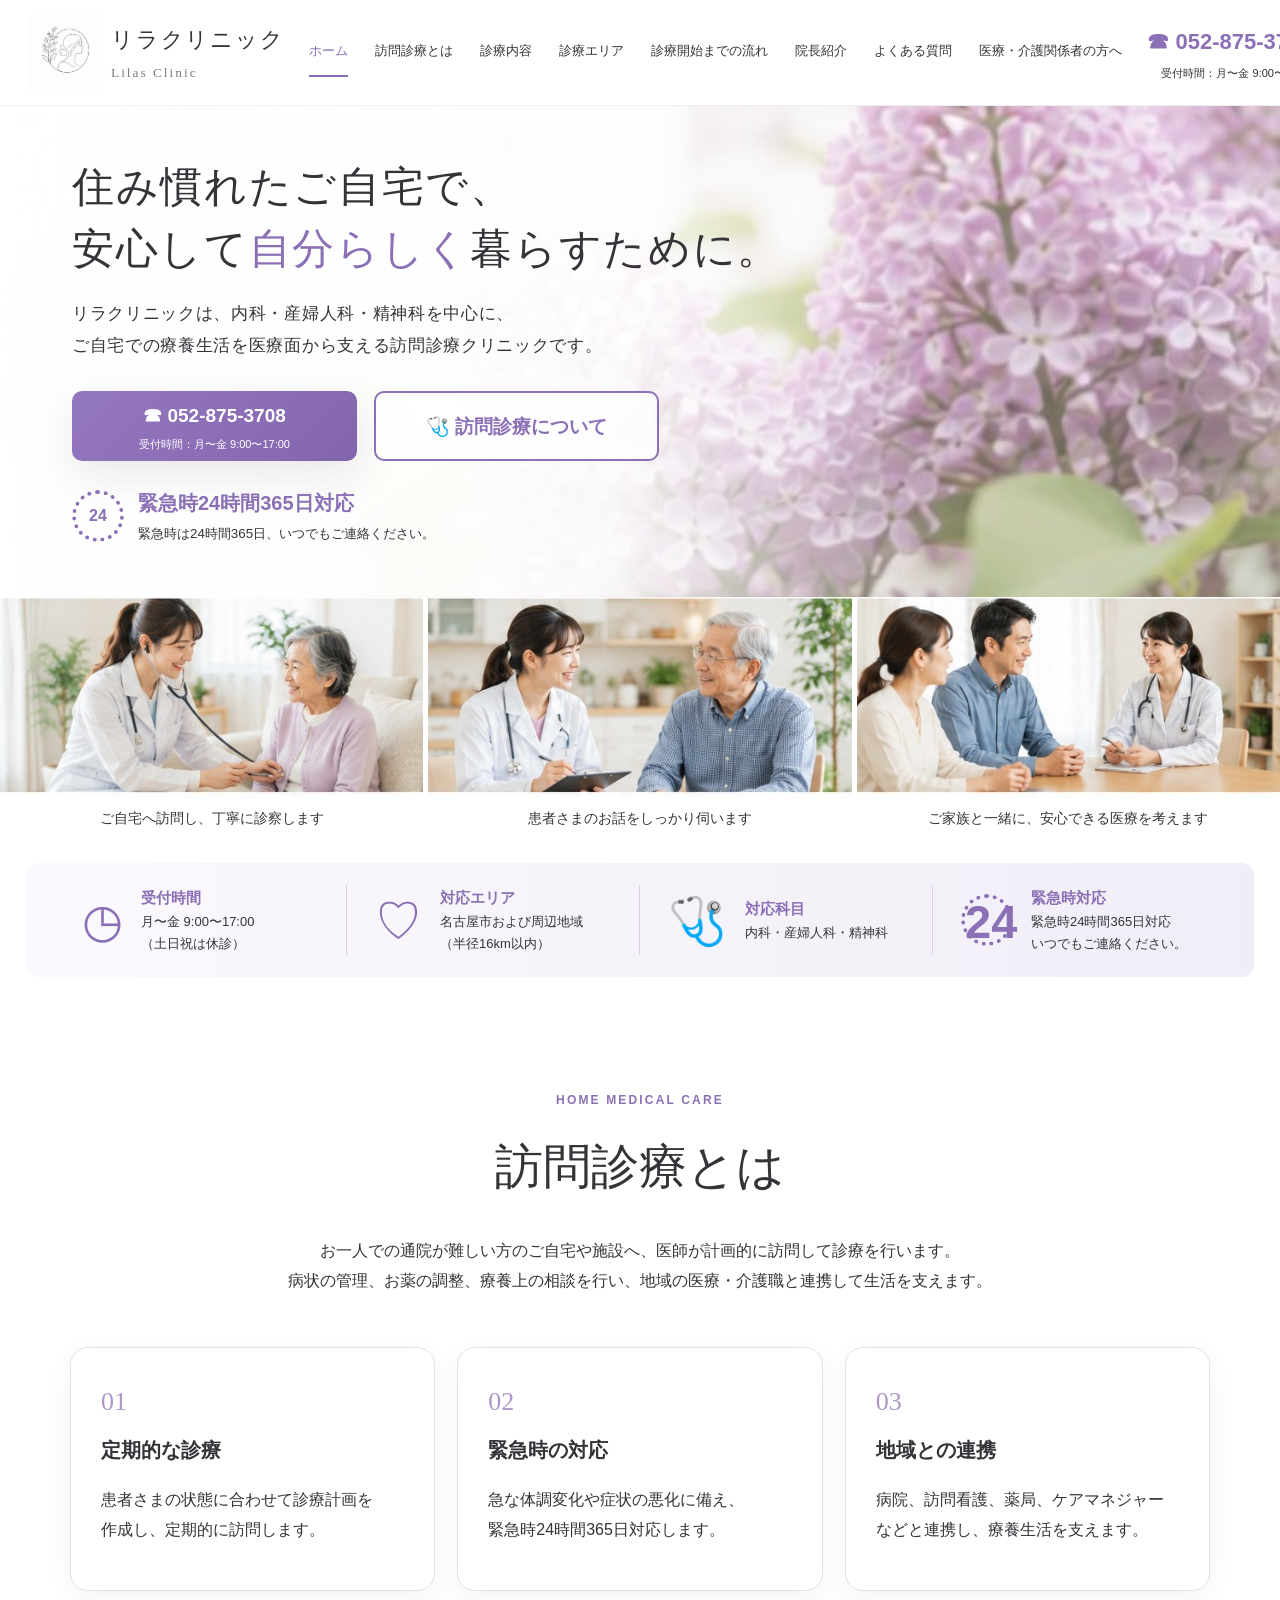
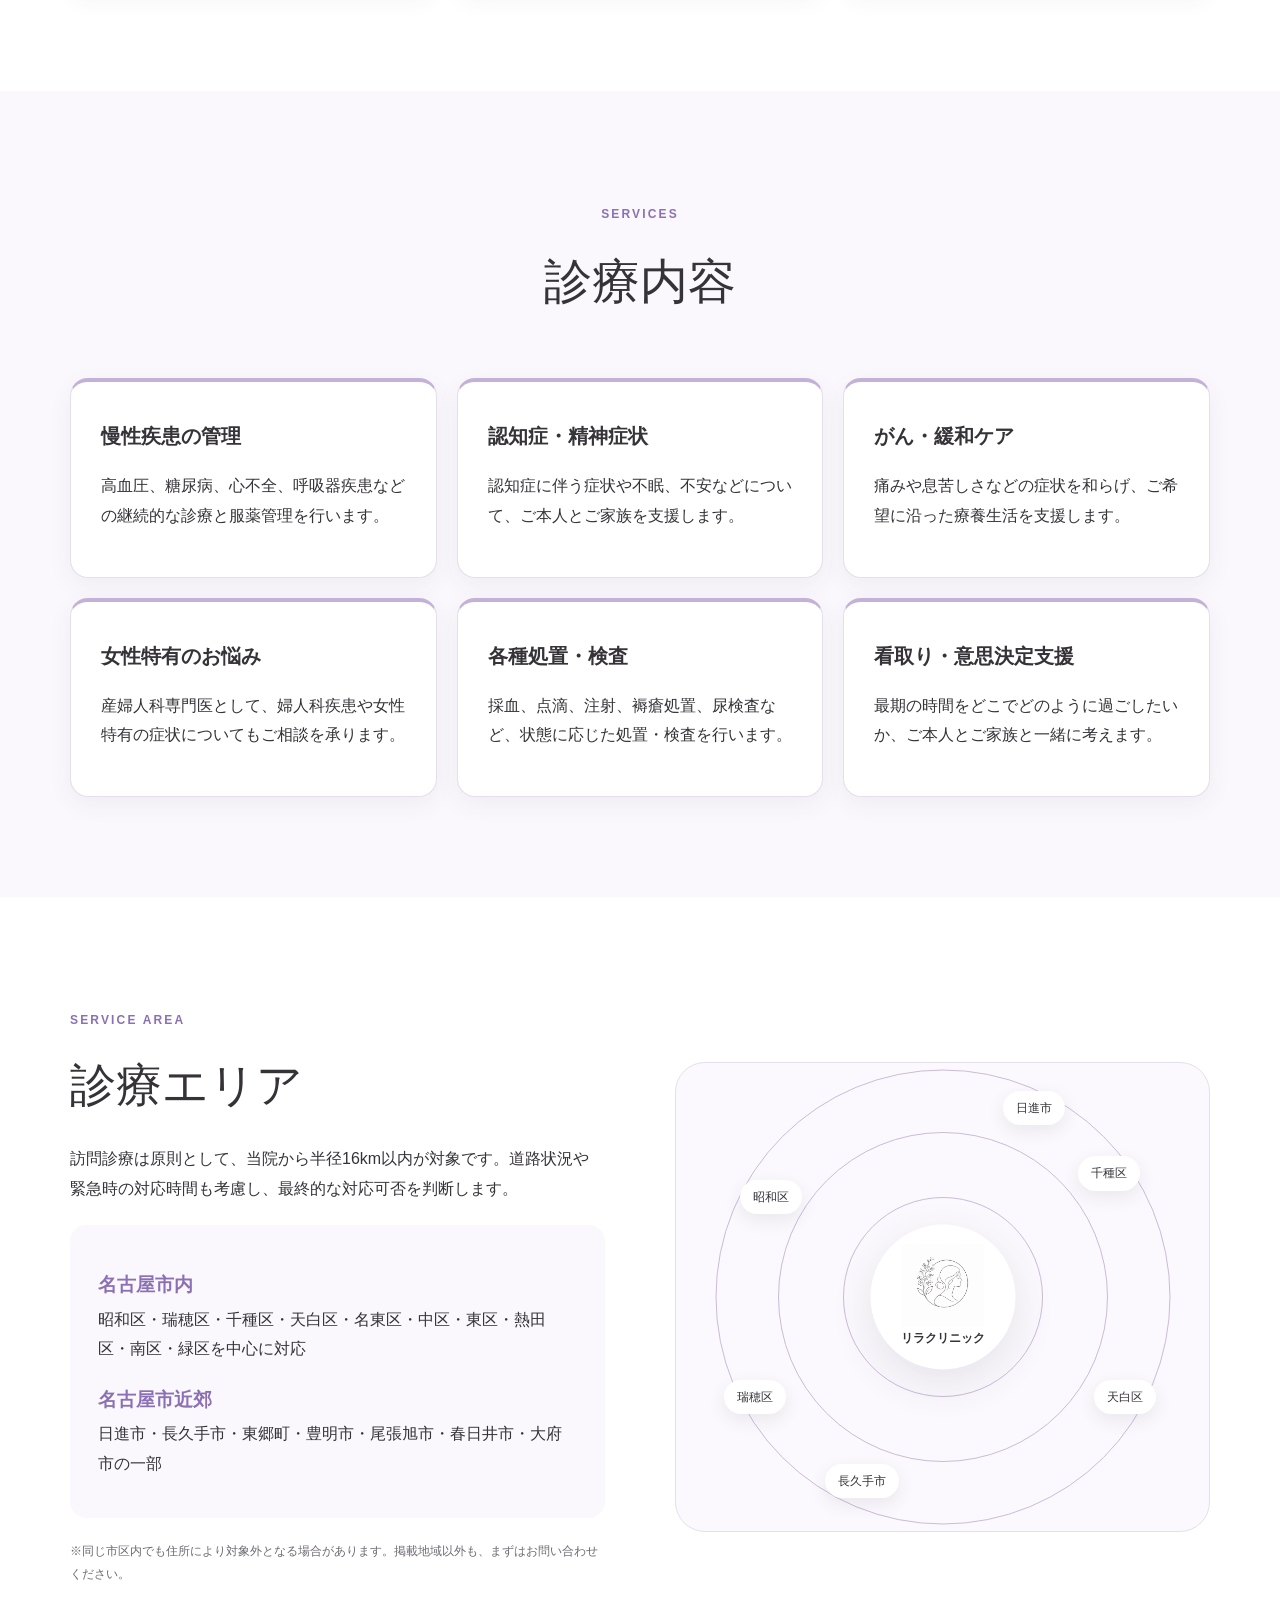
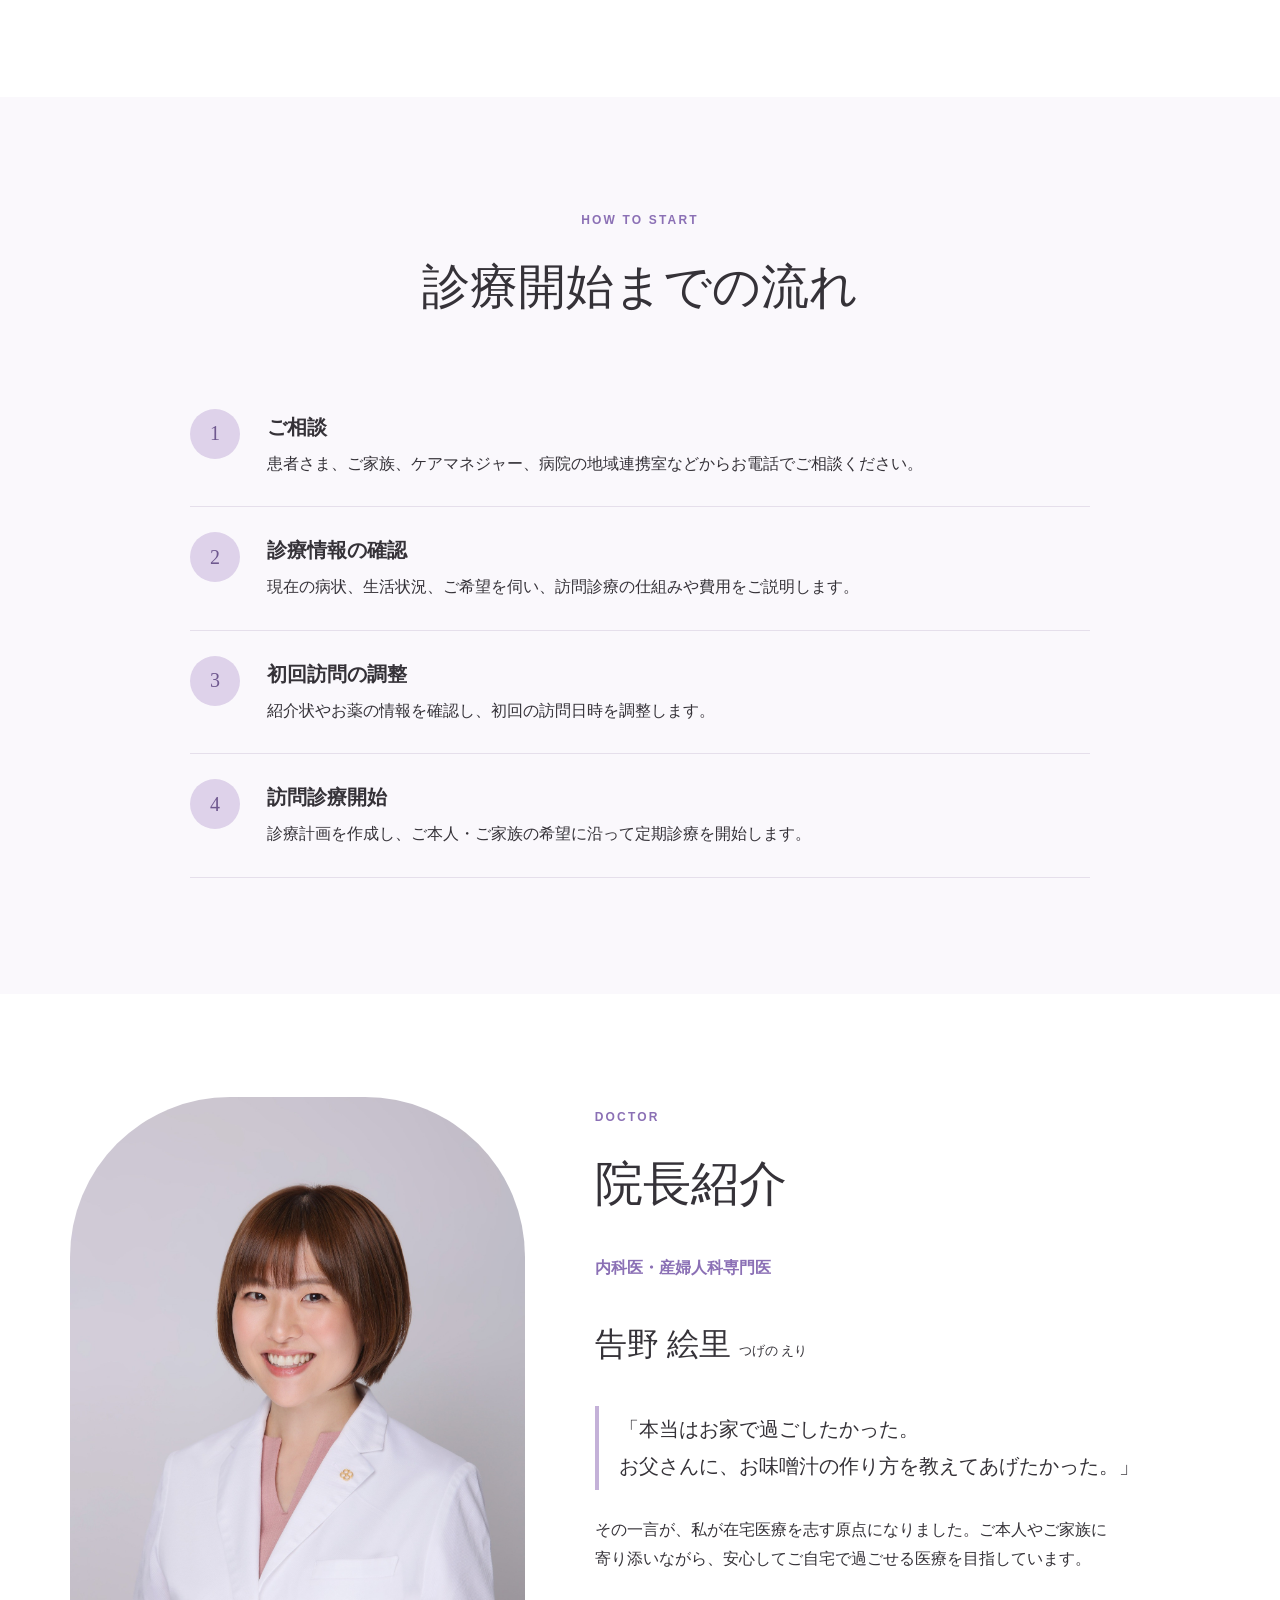
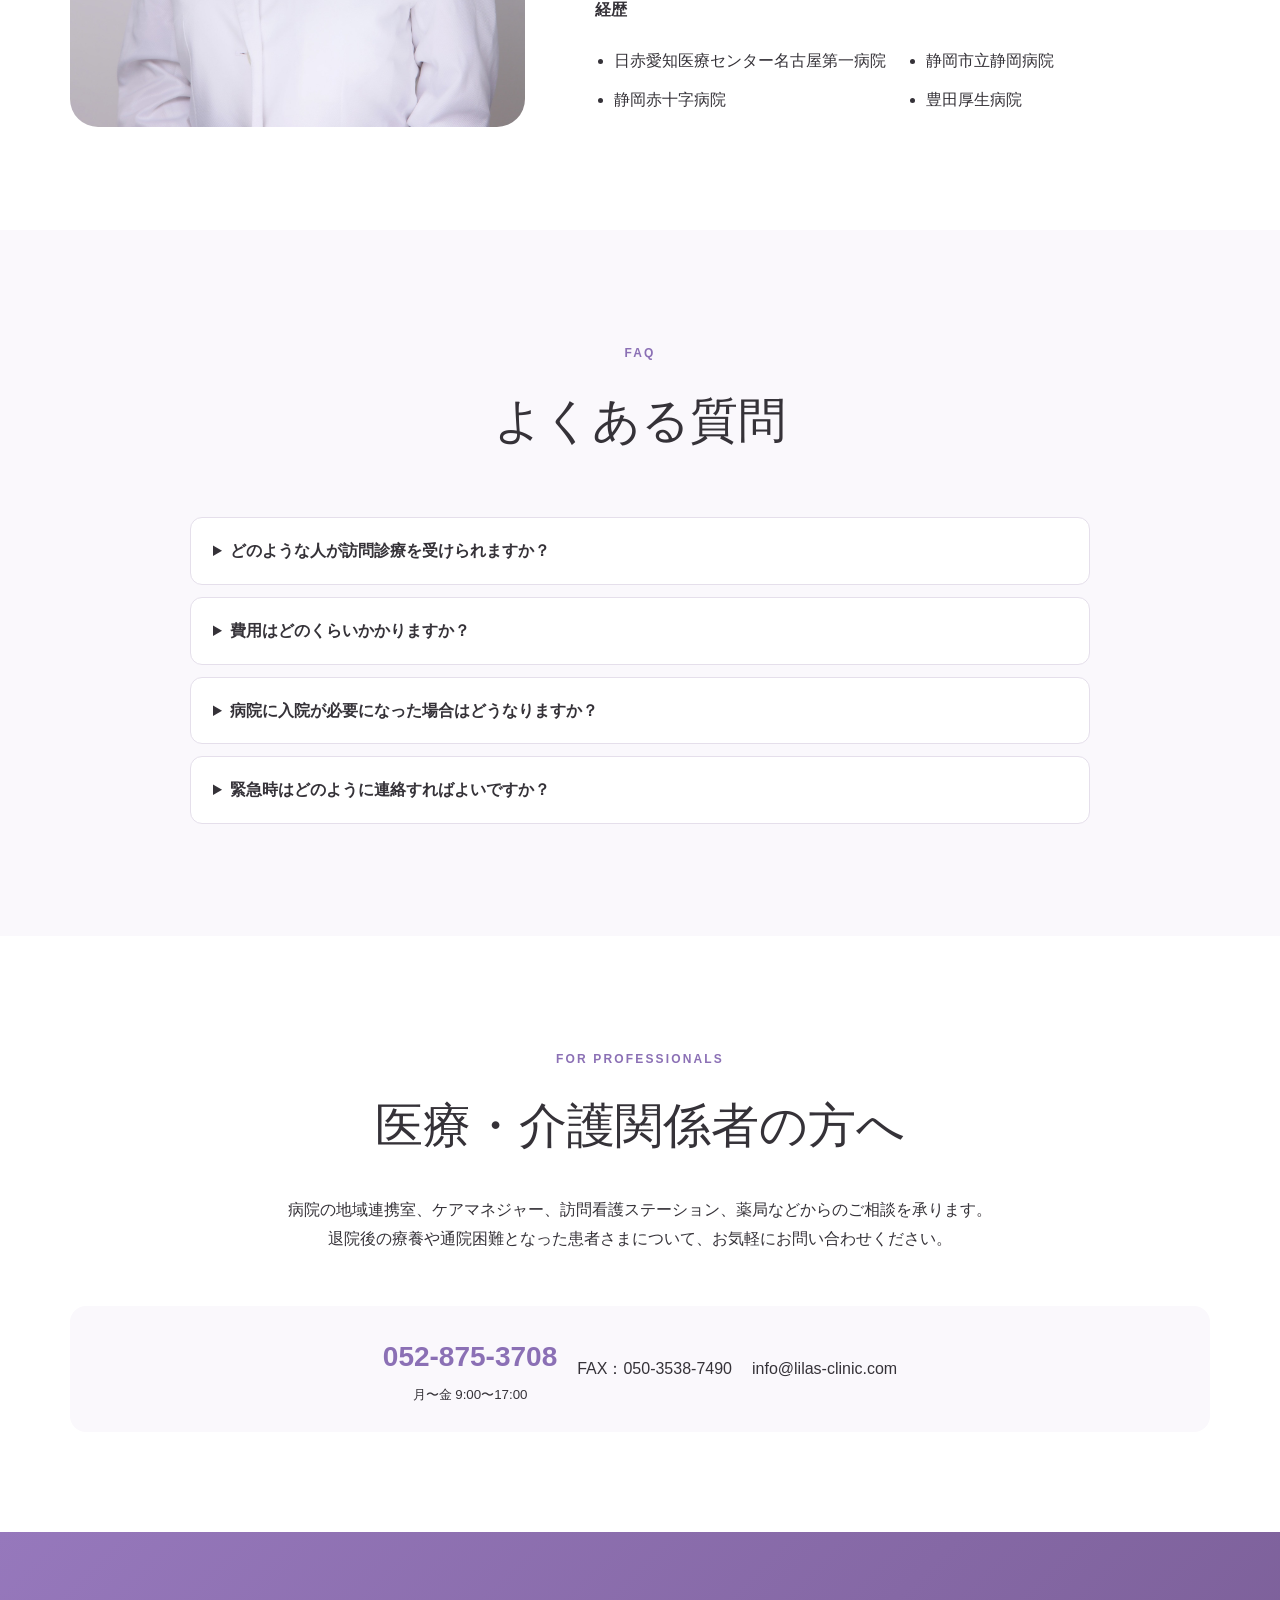
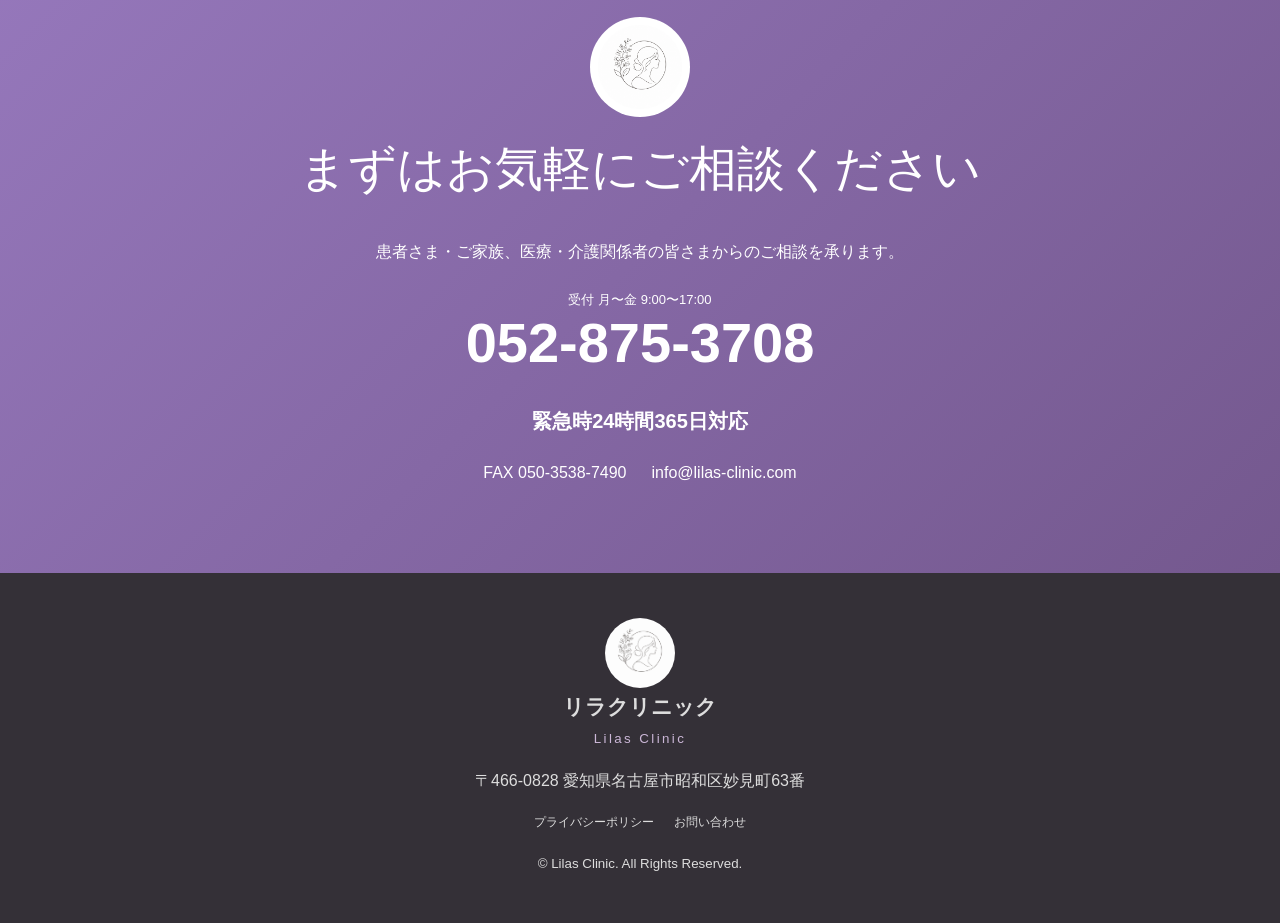
==== index.html @ 44203962 "Add files via upload ホームページ初回登録" ====
<!doctype html>
<html lang="ja">
<head>
  <meta charset="utf-8">
  <meta name="viewport" content="width=device-width, initial-scale=1">
  <title>リラクリニック｜名古屋市昭和区の訪問診療</title>
  <meta name="description" content="名古屋市昭和区のリラクリニック。内科・産婦人科・精神科の訪問診療。住み慣れたご自宅で安心して自分らしく暮らせるよう支援します。緊急時24時間365日対応。">
  <meta name="theme-color" content="#8d71b5">
  <link rel="canonical" href="https://lilas-clinic.com/">
  <link rel="icon" type="image/png" href="assets/favicon.png">
  <meta property="og:type" content="website">
  <meta property="og:title" content="リラクリニック｜名古屋市昭和区の訪問診療">
  <meta property="og:description" content="住み慣れたご自宅で、安心して自分らしく暮らすために。">
  <meta property="og:url" content="https://lilas-clinic.com/">
  <meta property="og:image" content="https://lilas-clinic.com/assets/og-image.jpg">
  <meta name="twitter:card" content="summary_large_image">
  <link rel="stylesheet" href="styles.css">
  <script type="application/ld+json">
  {
    "@context": "https://schema.org",
    "@type": "MedicalClinic",
    "name": "リラクリニック",
    "alternateName": "Lilas Clinic",
    "url": "https://lilas-clinic.com/",
    "telephone": "+81-52-875-3708",
    "email": "info@lilas-clinic.com",
    "address": {
      "@type": "PostalAddress",
      "postalCode": "466-0828",
      "addressRegion": "愛知県",
      "addressLocality": "名古屋市昭和区",
      "streetAddress": "妙見町63番",
      "addressCountry": "JP"
    },
    "medicalSpecialty": ["InternalMedicine", "Obstetric", "Psychiatric"],
    "openingHours": "Mo-Fr 09:00-17:00"
  }
  </script>
</head>
<body>
<a class="skip-link" href="#main">本文へ移動</a>

<header class="site-header">
  <div class="header-inner">
    <a class="brand" href="#top" aria-label="リラクリニック トップ">
      <img src="assets/logo.png" alt="" width="72" height="72">
      <span><strong>リラクリニック</strong><small>Lilas Clinic</small></span>
    </a>
    <nav class="desktop-nav" aria-label="メインメニュー">
      <a class="active" href="#top">ホーム</a>
      <a href="#homecare">訪問診療とは</a>
      <a href="#services">診療内容</a>
      <a href="#area">診療エリア</a>
      <a href="#flow">診療開始までの流れ</a>
      <a href="#doctor">院長紹介</a>
      <a href="#faq">よくある質問</a>
      <a href="#partners">医療・介護関係者の方へ</a>
    </nav>
    <a class="header-phone" href="tel:0528753708">
      <strong>☎ 052-875-3708</strong>
      <small>受付時間：月〜金 9:00〜17:00</small>
    </a>
    <a class="header-contact" href="mailto:info@lilas-clinic.com">✉ お問い合わせ</a>
    <button class="menu-button" aria-label="メニューを開く" aria-expanded="false">☰</button>
  </div>
  <nav class="mobile-nav" aria-label="モバイルメニュー">
    <a href="#homecare">訪問診療とは</a><a href="#services">診療内容</a>
    <a href="#area">診療エリア</a><a href="#flow">診療開始までの流れ</a>
    <a href="#doctor">院長紹介</a><a href="#faq">よくある質問</a>
    <a href="#partners">医療・介護関係者の方へ</a>
  </nav>
</header>

<main id="main">
  <section id="top" class="hero">
    <div class="hero-inner">
      <div class="hero-copy">
        <h1>住み慣れたご自宅で、<br>安心して<span>自分らしく</span>暮らすために。</h1>
        <p>リラクリニックは、内科・産婦人科・精神科を中心に、<br class="desktop-only">ご自宅での療養生活を医療面から支える訪問診療クリニックです。</p>
        <div class="hero-actions">
          <a class="button primary" href="tel:0528753708">☎ 052-875-3708<small>受付時間：月〜金 9:00〜17:00</small></a>
          <a class="button secondary" href="#homecare">🩺 訪問診療について</a>
        </div>
        <div class="emergency">
          <span class="emergency-icon">24</span>
          <div><strong>緊急時24時間365日対応</strong><small>緊急時は24時間365日、いつでもご連絡ください。</small></div>
        </div>
      </div>
    </div>
  </section>

  <section class="scene-strip" aria-label="リラクリニックの訪問診療">
    <figure><img src="assets/home-visit.jpg" alt="医師がご自宅で高齢の患者さまを診察するイメージ"><figcaption>ご自宅へ訪問し、丁寧に診察します</figcaption></figure>
    <figure><img src="assets/patient-talk.jpg" alt="医師が患者さまのお話を伺うイメージ"><figcaption>患者さまのお話をしっかり伺います</figcaption></figure>
    <figure><img src="assets/family-consult.jpg" alt="医師が患者さまとご家族に説明するイメージ"><figcaption>ご家族と一緒に、安心できる医療を考えます</figcaption></figure>
  </section>

  <section class="key-info" aria-label="基本情報">
    <div><span class="info-icon">◷</span><p><strong>受付時間</strong>月〜金 9:00〜17:00<br>（土日祝は休診）</p></div>
    <div><span class="info-icon">♡</span><p><strong>対応エリア</strong>名古屋市および周辺地域<br>（半径16km以内）</p></div>
    <div><span class="info-icon">🩺</span><p><strong>対応科目</strong>内科・産婦人科・精神科<br></p></div>
    <div><span class="info-icon round">24</span><p><strong>緊急時対応</strong>緊急時24時間365日対応<br>いつでもご連絡ください。</p></div>
  </section>

  <section id="homecare" class="section">
    <div class="section-heading">
      <p class="eyebrow">HOME MEDICAL CARE</p>
      <h2>訪問診療とは</h2>
      <p>お一人での通院が難しい方のご自宅や施設へ、医師が計画的に訪問して診療を行います。<br>病状の管理、お薬の調整、療養上の相談を行い、地域の医療・介護職と連携して生活を支えます。</p>
    </div>
    <div class="three-cards">
      <article><span>01</span><h3>定期的な診療</h3><p>患者さまの状態に合わせて診療計画を<br>作成し、定期的に訪問します。</p></article>
      <article><span>02</span><h3>緊急時の対応</h3><p>急な体調変化や症状の悪化に備え、<br>緊急時24時間365日対応します。</p></article>
      <article><span>03</span><h3>地域との連携</h3><p>病院、訪問看護、薬局、ケアマネジャー<br>などと連携し、療養生活を支えます。</p></article>
    </div>
  </section>

  <section id="services" class="section tinted">
    <div class="section-heading">
      <p class="eyebrow">SERVICES</p><h2>診療内容</h2>
    </div>
    <div class="service-grid">
      <article><h3>慢性疾患の管理</h3><p>高血圧、糖尿病、心不全、呼吸器疾患などの継続的な診療と服薬管理を行います。</p></article>
      <article><h3>認知症・精神症状</h3><p>認知症に伴う症状や不眠、不安などについて、ご本人とご家族を支援します。</p></article>
      <article><h3>がん・緩和ケア</h3><p>痛みや息苦しさなどの症状を和らげ、ご希望に沿った療養生活を支援します。</p></article>
      <article><h3>女性特有のお悩み</h3><p>産婦人科専門医として、婦人科疾患や女性特有の症状についてもご相談を承ります。</p></article>
      <article><h3>各種処置・検査</h3><p>採血、点滴、注射、褥瘡処置、尿検査など、状態に応じた処置・検査を行います。</p></article>
      <article><h3>看取り・意思決定支援</h3><p>最期の時間をどこでどのように過ごしたいか、ご本人とご家族と一緒に考えます。</p></article>
    </div>
  </section>

  <section id="area" class="section area-section">
    <div class="area-copy">
      <p class="eyebrow">SERVICE AREA</p><h2>診療エリア</h2>
      <p>訪問診療は原則として、当院から半径16km以内が対象です。道路状況や緊急時の対応時間も考慮し、最終的な対応可否を判断します。</p>
      <div class="area-box">
        <h3>名古屋市内</h3>
        <p>昭和区・瑞穂区・千種区・天白区・名東区・中区・東区・熱田区・南区・緑区を中心に対応</p>
        <h3>名古屋市近郊</h3>
        <p>日進市・長久手市・東郷町・豊明市・尾張旭市・春日井市・大府市の一部</p>
      </div>
      <p class="note">※同じ市区内でも住所により対象外となる場合があります。掲載地域以外も、まずはお問い合わせください。</p>
    </div>
    <div class="area-graphic" aria-label="リラクリニックから半径16km圏内のイメージ">
      <div class="ring r1"></div><div class="ring r2"></div><div class="ring r3"></div>
      <div class="clinic-pin"><img src="assets/logo.png" alt=""><strong>リラクリニック</strong></div>
      <span class="tag tag1">昭和区</span><span class="tag tag2">瑞穂区</span>
      <span class="tag tag3">千種区</span><span class="tag tag4">天白区</span>
      <span class="tag tag5">日進市</span><span class="tag tag6">長久手市</span>
    </div>
  </section>

  <section id="flow" class="section tinted">
    <div class="section-heading"><p class="eyebrow">HOW TO START</p><h2>診療開始までの流れ</h2></div>
    <ol class="flow-list">
      <li><span>1</span><div><h3>ご相談</h3><p>患者さま、ご家族、ケアマネジャー、病院の地域連携室などからお電話でご相談ください。</p></div></li>
      <li><span>2</span><div><h3>診療情報の確認</h3><p>現在の病状、生活状況、ご希望を伺い、訪問診療の仕組みや費用をご説明します。</p></div></li>
      <li><span>3</span><div><h3>初回訪問の調整</h3><p>紹介状やお薬の情報を確認し、初回の訪問日時を調整します。</p></div></li>
      <li><span>4</span><div><h3>訪問診療開始</h3><p>診療計画を作成し、ご本人・ご家族の希望に沿って定期診療を開始します。</p></div></li>
    </ol>
  </section>

  <section id="doctor" class="section doctor-section">
    <div class="doctor-photo"><img src="assets/director.jpg" alt="リラクリニック院長 告野絵里"></div>
    <div class="doctor-copy">
      <p class="eyebrow">DOCTOR</p><h2>院長紹介</h2>
      <p class="role">内科医・産婦人科専門医</p>
      <h3>告野 絵里 <small>つげの えり</small></h3>
      <blockquote>「本当はお家で過ごしたかった。<br>お父さんに、お味噌汁の作り方を教えてあげたかった。」</blockquote>
      <p>その一言が、私が在宅医療を志す原点になりました。ご本人やご家族に<br>寄り添いながら、安心してご自宅で過ごせる医療を目指しています。</p>
      <h4>経歴</h4>
      <ul class="career">
        <li>日赤愛知医療センター名古屋第一病院</li>
        <li>静岡市立静岡病院</li>
        <li>静岡赤十字病院</li>
        <li>豊田厚生病院</li>
      </ul>
    </div>
  </section>

  <section id="faq" class="section tinted">
    <div class="section-heading"><p class="eyebrow">FAQ</p><h2>よくある質問</h2></div>
    <div class="faq-list">
      <details><summary>どのような人が訪問診療を受けられますか？</summary><p>病気や障害などにより、お一人での通院が難しい方が対象です。年齢や病名だけで決まるものではないため、まずはご相談ください。</p></details>
      <details><summary>費用はどのくらいかかりますか？</summary><p>健康保険・介護保険の負担割合、訪問回数、処置内容などにより異なります。状況を確認したうえで事前にご説明します。</p></details>
      <details><summary>病院に入院が必要になった場合はどうなりますか？</summary><p>連携医療機関やご希望の病院と相談し、必要な診療情報を提供して入院につなげます。</p></details>
      <details><summary>緊急時はどのように連絡すればよいですか？</summary><p>訪問診療開始時に、緊急時の連絡方法をご案内します。緊急時は24時間365日対応します。</p></details>
    </div>
  </section>

  <section id="partners" class="section partners">
    <div class="section-heading"><p class="eyebrow">FOR PROFESSIONALS</p><h2>医療・介護関係者の方へ</h2>
      <p>病院の地域連携室、ケアマネジャー、訪問看護ステーション、薬局などからのご相談を承ります。<br>退院後の療養や通院困難となった患者さまについて、お気軽にお問い合わせください。</p>
    </div>
    <div class="partner-contact">
      <a href="tel:0528753708"><strong>052-875-3708</strong><small>月〜金 9:00〜17:00</small></a>
      <span>FAX：050-3538-7490</span>
      <a href="mailto:info@lilas-clinic.com">info@lilas-clinic.com</a>
    </div>
  </section>

  <section class="contact-section">
    <img src="assets/logo.png" alt="">
    <h2>まずはお気軽にご相談ください</h2>
    <p>患者さま・ご家族、医療・介護関係者の皆さまからのご相談を承ります。</p>
    <a class="large-phone" href="tel:0528753708"><small>受付 月〜金 9:00〜17:00</small>052-875-3708</a>
    <strong>緊急時24時間365日対応</strong>
    <div><span>FAX 050-3538-7490</span><a href="mailto:info@lilas-clinic.com">info@lilas-clinic.com</a></div>
  </section>
</main>

<footer>
  <div class="footer-brand"><img src="assets/logo.png" alt=""><strong>リラクリニック</strong><small>Lilas Clinic</small></div>
  <address>〒466-0828 愛知県名古屋市昭和区妙見町63番</address>
  <nav><a href="privacy.html">プライバシーポリシー</a><a href="mailto:info@lilas-clinic.com">お問い合わせ</a></nav>
  <small>© Lilas Clinic. All Rights Reserved.</small>
</footer>

<a class="floating-phone" href="tel:0528753708" aria-label="電話で相談">☎<small>電話相談</small></a>
<script src="script.js"></script>
</body>
</html>
---- styles.css ----
:root{
  --purple:#8b70b5;--purple-dark:#6f588f;--lavender:#eee8f7;--pale:#faf8fc;
  --ink:#353238;--muted:#6e6973;--line:#e5dfeb;--white:#fff;
  --shadow:0 14px 42px rgba(83,65,102,.12);
}
*{box-sizing:border-box}html{scroll-behavior:smooth;scroll-padding-top:90px}
body{margin:0;color:var(--ink);font-family:-apple-system,BlinkMacSystemFont,"Hiragino Kaku Gothic ProN","Yu Gothic",Meiryo,sans-serif;line-height:1.85;background:#fff}
img{max-width:100%;display:block}a{color:inherit;text-decoration:none}
.skip-link{position:absolute;left:-9999px}.skip-link:focus{left:16px;top:16px;z-index:100;background:#fff;padding:10px}
.site-header{position:sticky;top:0;z-index:50;background:rgba(255,255,255,.96);backdrop-filter:blur(12px);border-bottom:1px solid rgba(110,88,143,.10)}
.header-inner{height:105px;padding:0 28px;display:flex;align-items:center;gap:25px;max-width:1600px;margin:auto}
.brand{display:flex;align-items:center;gap:8px;margin-right:auto;flex-shrink:0}.brand img{width:75px;height:75px;object-fit:contain}
.brand strong{display:block;font-family:"Yu Mincho","Hiragino Mincho ProN",serif;font-size:22px;letter-spacing:.08em;font-weight:500}.brand small{display:block;font-family:serif;letter-spacing:.15em;color:#817988}
.desktop-nav{display:flex;gap:27px;font-size:13px;white-space:nowrap}.desktop-nav a{padding:11px 0;border-bottom:2px solid transparent}.desktop-nav a:hover,.desktop-nav .active{color:var(--purple);border-color:var(--purple)}
.header-phone{display:flex;flex-direction:column;align-items:flex-end;color:var(--purple);white-space:nowrap}.header-phone strong{font-size:22px}.header-phone small{color:var(--ink);font-size:11px}
.header-contact{background:var(--purple);color:#fff;border-radius:8px;padding:18px 20px;white-space:nowrap}.menu-button{display:none;border:0;background:none;font-size:27px}.mobile-nav{display:none}
.hero{background-image:linear-gradient(90deg,rgba(255,255,255,.99) 0%,rgba(255,255,255,.93) 48%,rgba(255,255,255,.18) 72%),url("assets/hero-lilac.jpg");background-size:cover;background-position:center right}
.hero-inner{min-height:475px;max-width:1450px;margin:auto;padding:50px 72px;display:flex;align-items:center}.hero-copy{max-width:870px}
.hero h1{margin:0 0 18px;font-family:"Yu Mincho","Hiragino Mincho ProN",serif;font-size:clamp(38px,4.35vw,42px);font-weight:400;line-height:1.48;letter-spacing:.04em}.hero h1 span{color:var(--purple)}
.hero-copy>p{font-size:17px;letter-spacing:.04em}.hero-actions{display:flex;gap:17px;margin:30px 0 24px}.button{min-width:285px;min-height:70px;border-radius:10px;display:flex;align-items:center;justify-content:center;flex-direction:column;font-weight:700;font-size:19px}.button small{font-size:11px;font-weight:400}.primary{background:linear-gradient(135deg,#9478bf,#8365ad);color:#fff;box-shadow:var(--shadow)}.secondary{border:2px solid var(--purple);color:var(--purple);background:rgba(255,255,255,.78)}
.emergency{display:flex;align-items:center;gap:14px;color:var(--purple)}.emergency-icon,.info-icon.round{width:52px;height:52px;border:4px dotted var(--purple);border-radius:50%;display:grid;place-items:center;font-weight:800}.emergency strong{display:block;font-size:20px}.emergency small{display:block;color:var(--ink)}
.scene-strip{display:grid;grid-template-columns:repeat(3,1fr);gap:5px;background:#fff}.scene-strip figure{margin:0;min-width:0}.scene-strip img{width:100%;aspect-ratio:2.1/1;object-fit:cover}.scene-strip figcaption{text-align:center;padding:8px 12px 13px;font-size:14px}
.key-info{margin:18px 26px 0;border-radius:12px;background:linear-gradient(90deg,#fbf9fd,#f1edf7);display:grid;grid-template-columns:repeat(4,1fr);padding:22px 28px;gap:0}.key-info>div{display:flex;align-items:center;gap:18px;padding:0 28px;border-right:1px solid #d9d0e4}.key-info>div:last-child{border:0}.info-icon{font-size:47px;color:var(--purple);line-height:1}.key-info p{margin:0;font-size:13px;line-height:1.7}.key-info strong{display:block;color:var(--purple);font-size:15px}
.section{max-width:1200px;margin:auto;padding:100px 30px}.section-heading{text-align:center;max-width:780px;margin:0 auto 52px}.eyebrow{color:var(--purple);font-weight:700;font-size:12px;letter-spacing:.18em}.section h2,.contact-section h2{font-family:"Yu Mincho","Hiragino Mincho ProN",serif;font-size:clamp(31px,4vw,48px);font-weight:400;margin:.15em 0 .5em}
.tinted{max-width:none;background:var(--pale)}.tinted>*{max-width:1140px;margin-left:auto;margin-right:auto}
.three-cards{display:grid;grid-template-columns:repeat(3,1fr);gap:22px}.three-cards article,.service-grid article{border:1px solid var(--line);border-radius:18px;padding:30px;background:#fff;box-shadow:0 8px 25px rgba(78,60,92,.06)}.three-cards span{font-family:serif;font-size:26px;color:#ad97c8}.three-cards h3,.service-grid h3{font-size:20px;margin:6px 0}
.service-grid{display:grid;grid-template-columns:repeat(3,1fr);gap:20px}.service-grid article{border-top:4px solid #c3b1d7}
.area-section{display:grid;grid-template-columns:1fr 1fr;gap:70px;align-items:center}.area-copy h2{font-family:"Yu Mincho",serif;font-size:46px;font-weight:400;margin:.2em 0}.area-box{background:var(--pale);padding:24px 28px;border-radius:16px;margin:22px 0}.area-box h3{color:var(--purple);margin-bottom:2px}.area-box p{margin-top:0}.note{font-size:12px;color:var(--muted)}
.area-graphic{height:470px;position:relative;background:#fbf9fd;border:1px solid var(--line);border-radius:30px;overflow:hidden}.ring{position:absolute;left:50%;top:50%;transform:translate(-50%,-50%);border:1px solid #cbbbdc;border-radius:50%}.r1{width:200px;height:200px}.r2{width:330px;height:330px}.r3{width:455px;height:455px}.clinic-pin{position:absolute;z-index:2;left:50%;top:50%;transform:translate(-50%,-50%);background:#fff;border-radius:50%;width:145px;height:145px;display:flex;flex-direction:column;align-items:center;justify-content:center;box-shadow:var(--shadow);font-size:12px}.clinic-pin img{width:82px}.tag{position:absolute;background:#fff;padding:6px 13px;border-radius:999px;font-size:12px;box-shadow:0 6px 18px rgba(70,50,80,.09)}.tag1{left:12%;top:25%}.tag2{left:9%;bottom:25%}.tag3{right:13%;top:20%}.tag4{right:10%;bottom:25%}.tag5{right:27%;top:6%}.tag6{left:28%;bottom:7%}
.flow-list{list-style:none;padding:0;max-width:900px!important}.flow-list li{display:grid;grid-template-columns:55px 1fr;gap:22px;padding:25px 0;border-bottom:1px solid var(--line)}.flow-list li>span{width:50px;height:50px;border-radius:50%;background:#ded2ea;color:var(--purple-dark);display:grid;place-items:center;font-family:serif;font-size:20px}.flow-list h3{margin:0;font-size:20px}.flow-list p{margin:3px 0}
.doctor-section{display:grid;grid-template-columns:.85fr 1.15fr;gap:70px;align-items:center}.doctor-photo{border-radius:160px 160px 28px 28px;overflow:hidden;max-height:630px}.doctor-photo img{width:100%;height:100%;object-fit:cover;object-position:center top}.role{color:var(--purple);font-weight:700}.doctor-copy h3{font-family:"Yu Mincho",serif;font-size:32px;font-weight:400}.doctor-copy h3 small{font-family:sans-serif;font-size:13px}.doctor-copy blockquote{border-left:4px solid #c4b1d8;margin:25px 0;padding:5px 0 5px 20px;font-family:"Yu Mincho",serif;font-size:20px}.career{display:grid;grid-template-columns:1fr 1fr;gap:9px 28px;padding-left:1.2em}.career li:first-child{grid-column:1/2}
.faq-list{max-width:900px!important}.faq-list details{background:#fff;border:1px solid var(--line);border-radius:12px;margin:12px 0;padding:18px 22px}.faq-list summary{cursor:pointer;font-weight:700}.faq-list p{margin-bottom:0}
.partners{text-align:center}.partner-contact{display:flex;justify-content:center;align-items:center;flex-wrap:wrap;gap:20px;background:var(--pale);padding:25px;border-radius:16px}.partner-contact a:first-child{display:flex;flex-direction:column;color:var(--purple)}.partner-contact a:first-child strong{font-size:28px}.partner-contact small{color:var(--ink)}
.contact-section{text-align:center;background:linear-gradient(135deg,#9678bc,#74588e);color:#fff;padding:85px 25px}.contact-section>img{width:100px;margin:auto;background:#fff;border-radius:50%;padding:8px}.contact-section p{max-width:700px;margin:0 auto}.large-phone{display:flex;flex-direction:column;width:max-content;margin:25px auto;font-size:clamp(32px,5vw,56px);font-weight:700;line-height:1.25}.large-phone small{font-size:13px;font-weight:400}.contact-section>strong{display:block;font-size:20px}.contact-section>div{display:flex;gap:25px;justify-content:center;margin-top:18px}
footer{text-align:center;background:#343037;color:#ddd;padding:45px 25px}.footer-brand img{width:70px;margin:auto;background:#fff;border-radius:50%}.footer-brand strong,.footer-brand small{display:block}.footer-brand strong{font-family:"Yu Mincho",serif;font-size:21px}.footer-brand small{letter-spacing:.18em;color:#cbb7d7}footer address{font-style:normal;margin:15px}footer nav{display:flex;justify-content:center;gap:20px;margin-bottom:15px;font-size:12px}.floating-phone{display:none}
@media(max-width:1250px){.desktop-nav{gap:15px;font-size:12px}.header-contact{display:none}}
@media(max-width:980px){.desktop-nav,.header-phone{display:none}.menu-button{display:block}.header-inner{height:78px}.brand img{width:58px;height:58px}.mobile-nav.open{display:grid;grid-template-columns:1fr 1fr;gap:12px;padding:16px 24px 25px;background:#fff}.hero-inner{padding:45px 28px;min-height:500px}.hero{background-image:linear-gradient(90deg,rgba(255,255,255,.98),rgba(255,255,255,.82)),url("assets/hero-lilac.jpg")}.scene-strip{grid-template-columns:1fr}.scene-strip img{aspect-ratio:2.3/1}.key-info{grid-template-columns:1fr 1fr}.key-info>div{border-bottom:1px solid #d9d0e4;padding:15px}.key-info>div:nth-child(2){border-right:0}.three-cards,.service-grid,.area-section,.doctor-section{grid-template-columns:1fr}.section{padding:75px 24px}.area-section,.doctor-section{gap:45px}.doctor-photo{max-width:500px;margin:auto}.floating-phone{position:fixed;right:15px;bottom:15px;z-index:60;width:72px;height:72px;border-radius:50%;background:var(--purple);color:#fff;display:flex;align-items:center;justify-content:center;flex-direction:column;box-shadow:var(--shadow);font-size:22px}.floating-phone small{font-size:10px}.career{grid-template-columns:1fr}}
@media(max-width:600px){.brand strong{font-size:18px}.brand small{font-size:10px}.header-inner{padding:0 15px}.hero-inner{padding:42px 20px}.hero h1{font-size:28px}.hero-copy>p{font-size:15px}.desktop-only{display:none}.hero-actions{flex-direction:column}.button{min-width:0;width:100%}.emergency strong{font-size:17px}.scene-strip img{aspect-ratio:1.65/1}.key-info{grid-template-columns:1fr;margin:15px 12px 0;padding:12px}.key-info>div{border-right:0}.three-cards,.service-grid{grid-template-columns:1fr}.area-graphic{height:350px}.r3{width:350px;height:350px}.contact-section>div{flex-direction:column;gap:4px}.section{padding:65px 20px}}
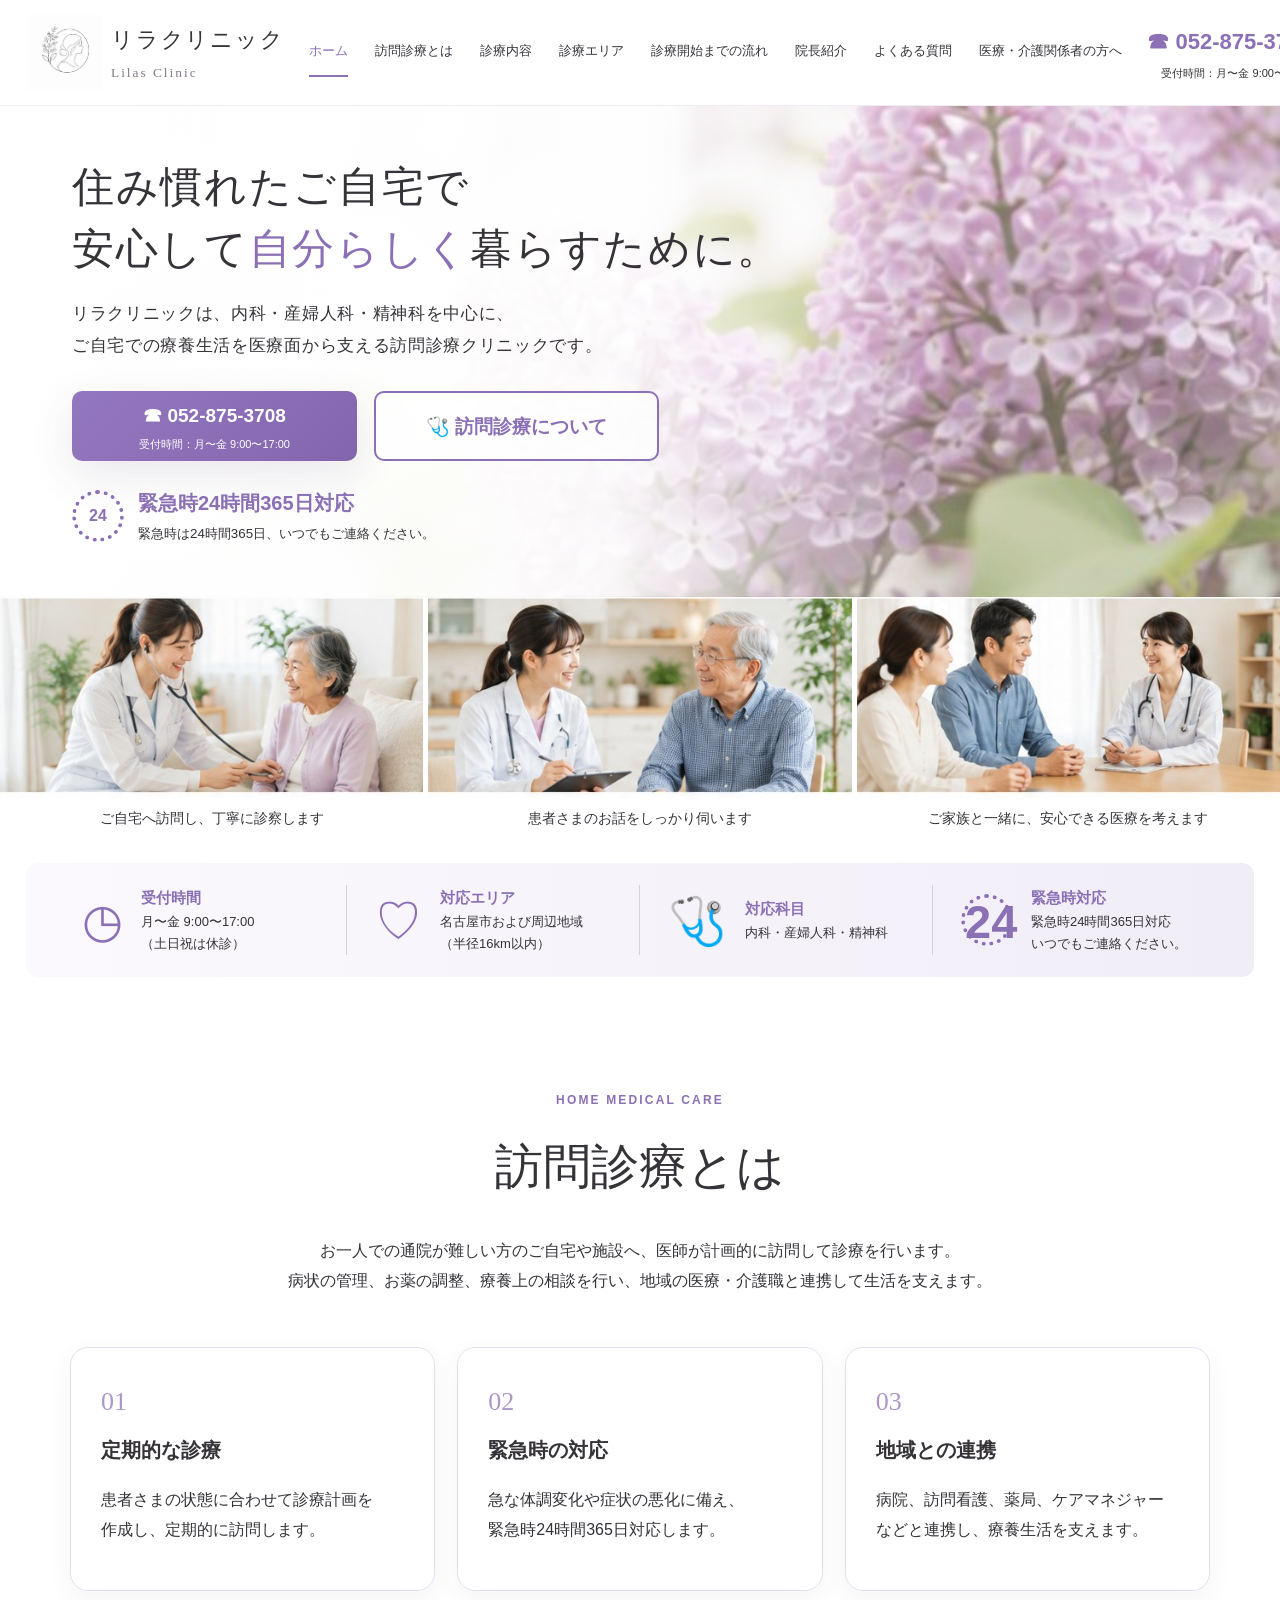
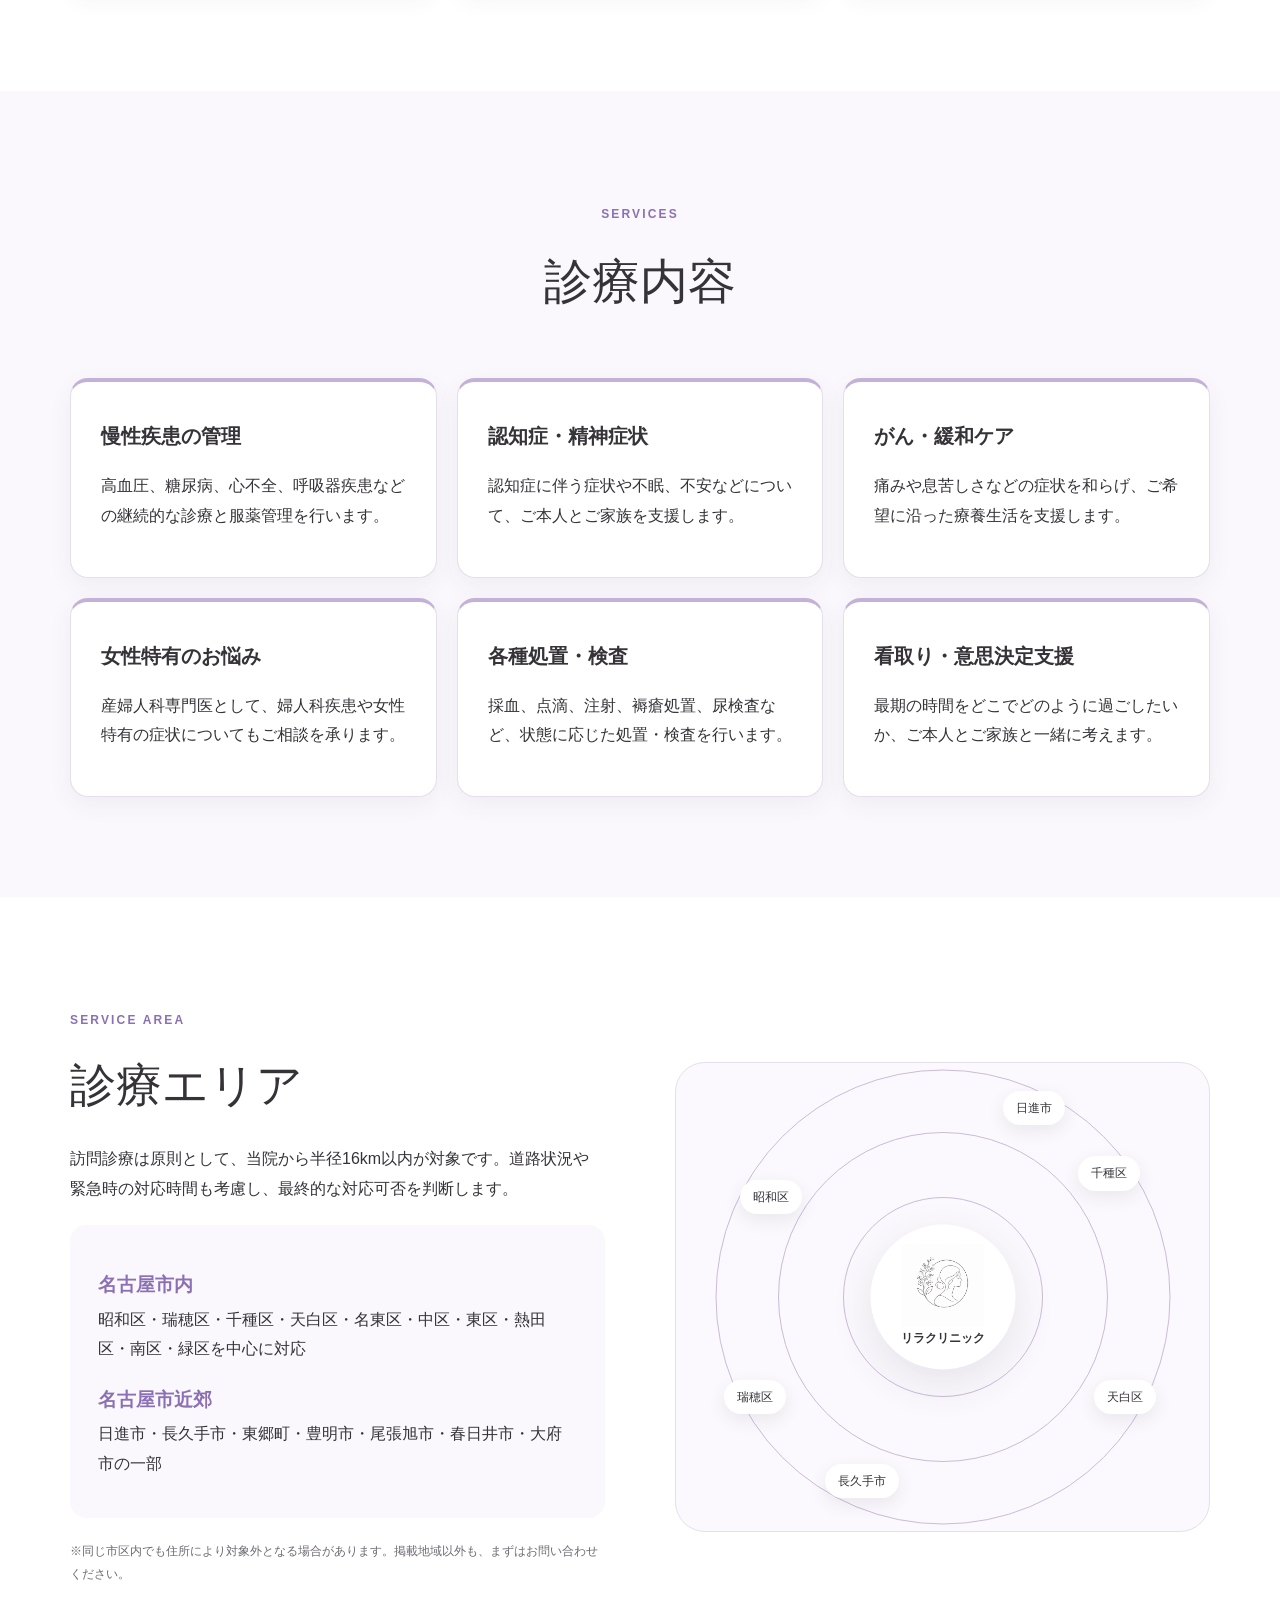
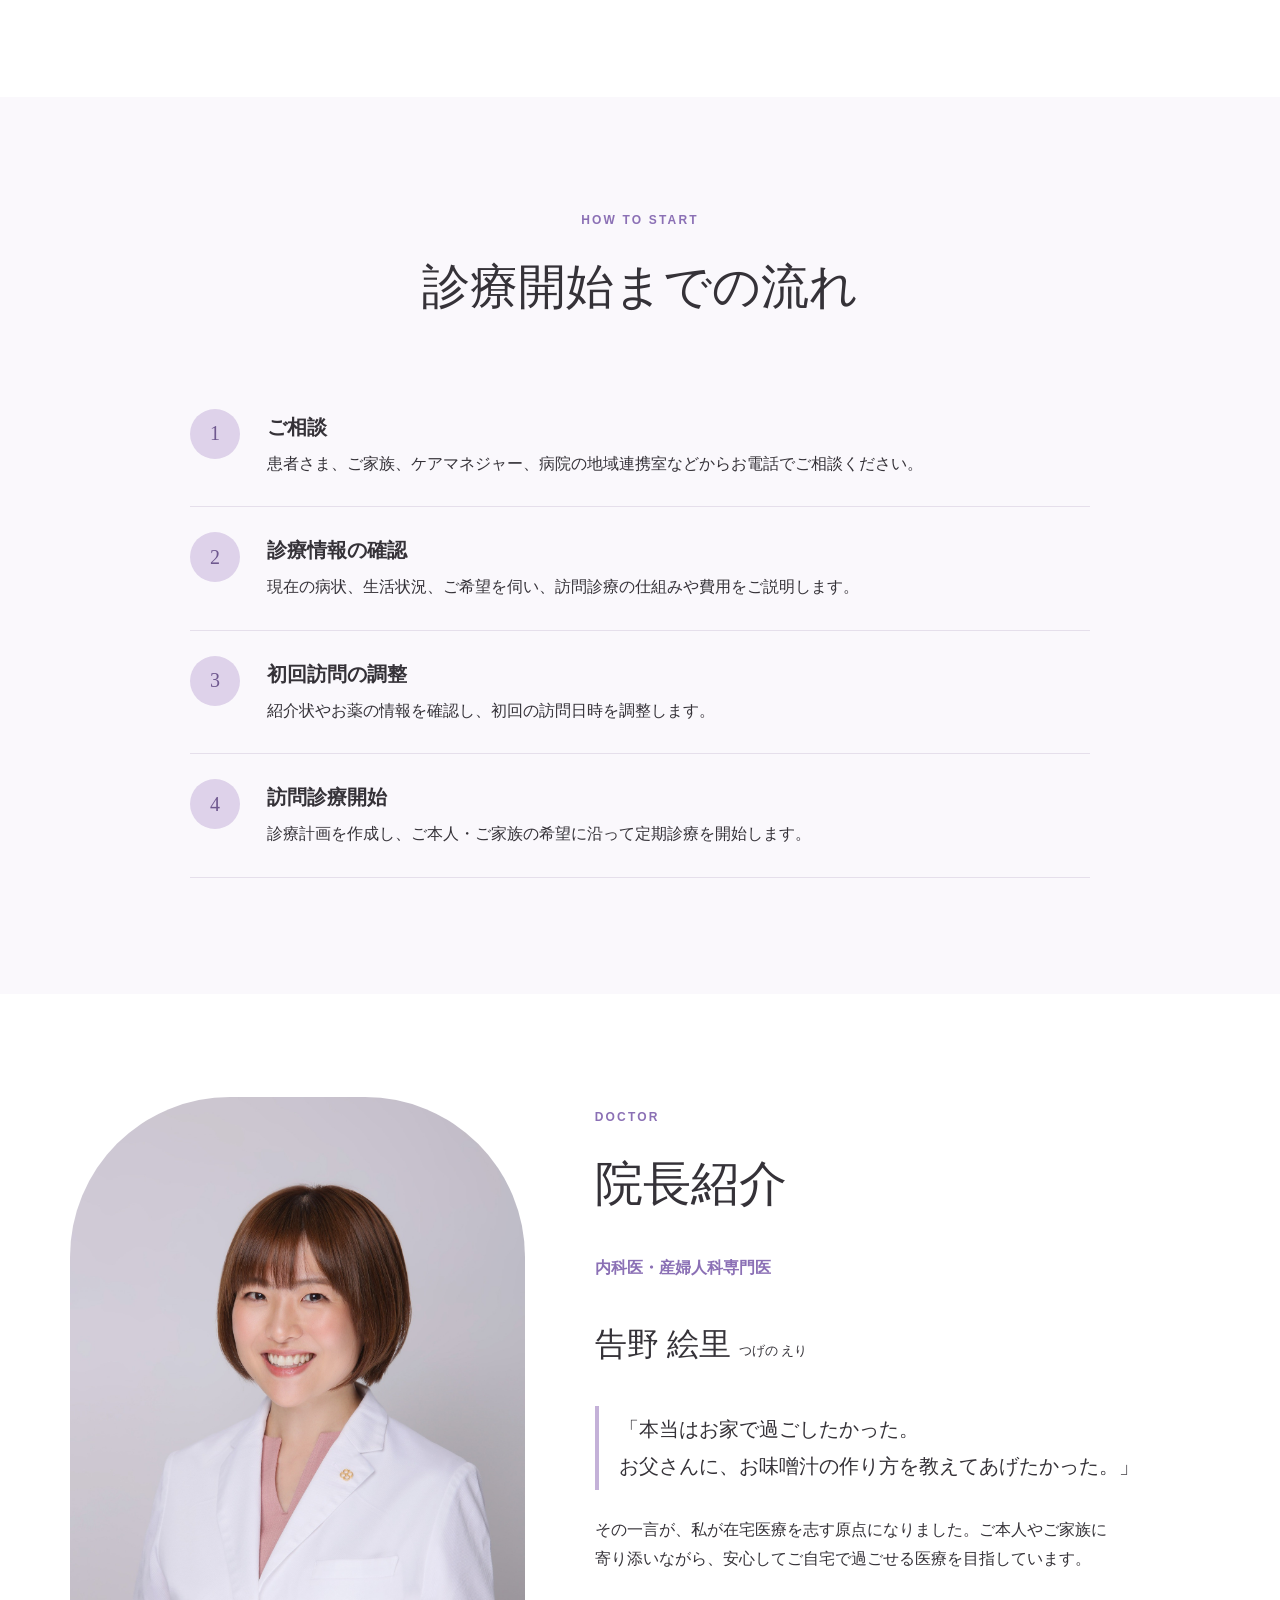
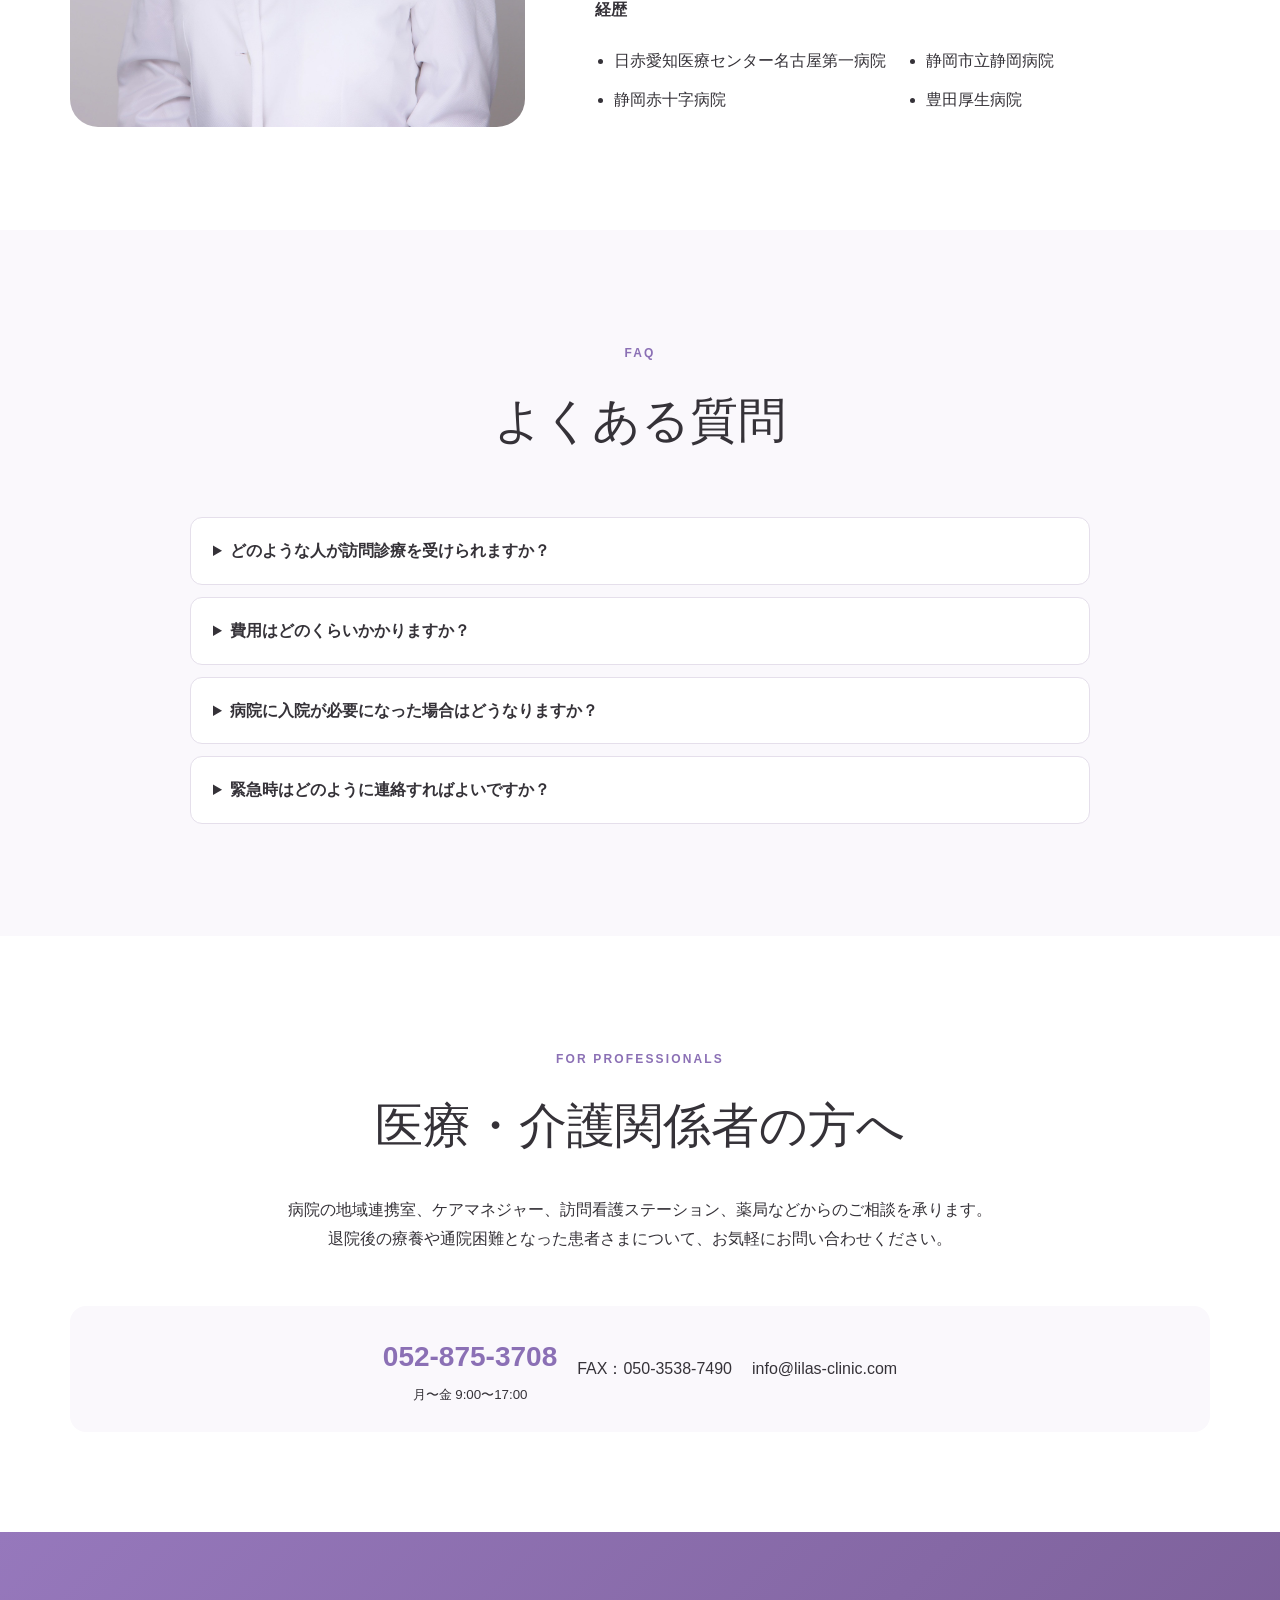
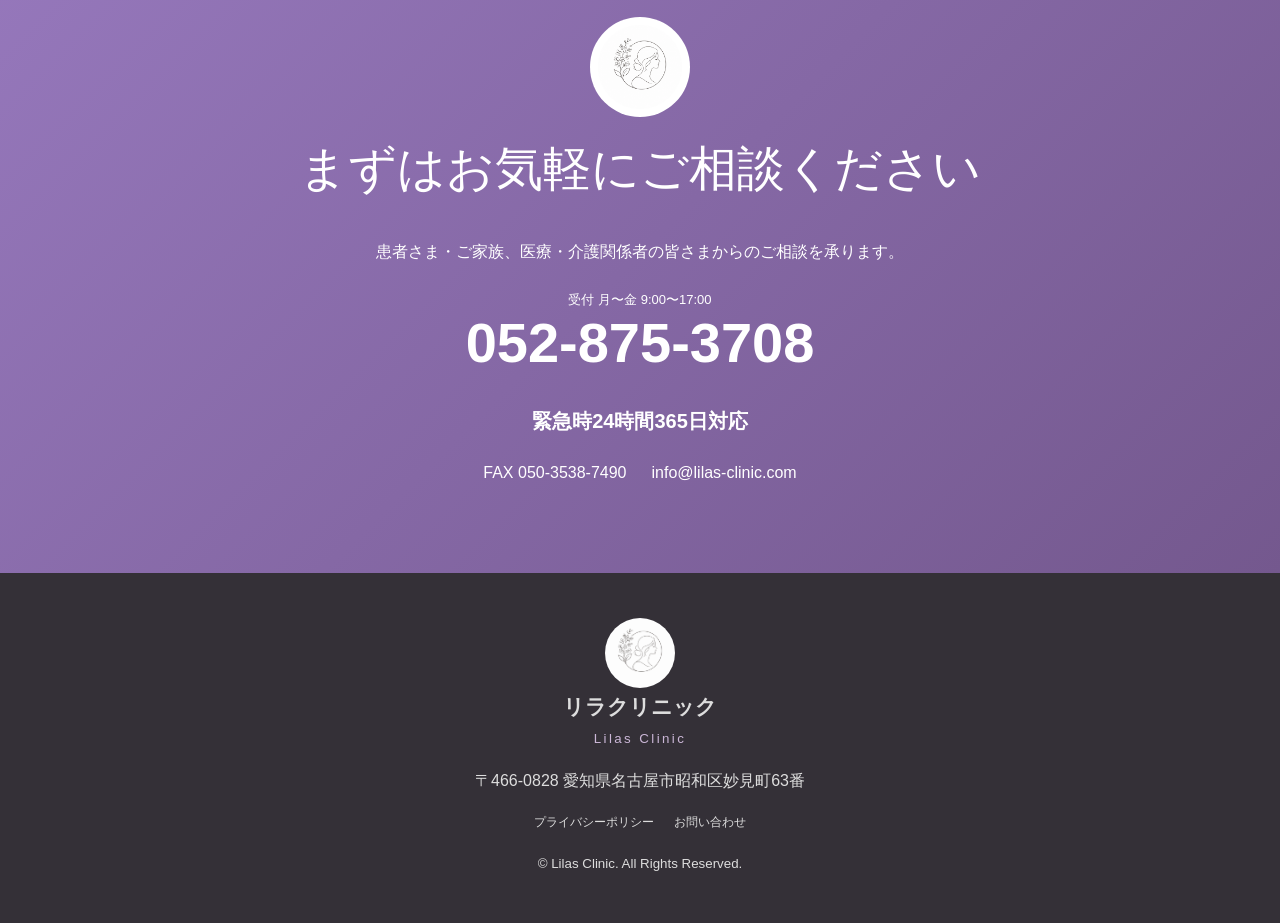
==== commit 545fd5a5: "Update index.html 文章修正" ====
--- a/index.html
+++ b/index.html
@@ -75,7 +75,7 @@
   <section id="top" class="hero">
     <div class="hero-inner">
       <div class="hero-copy">
-        <h1>住み慣れたご自宅で、<br>安心して<span>自分らしく</span>暮らすために。</h1>
+        <h1>住み慣れたご自宅で<br>安心して<span>自分らしく</span>暮らすために。</h1>
         <p>リラクリニックは、内科・産婦人科・精神科を中心に、<br class="desktop-only">ご自宅での療養生活を医療面から支える訪問診療クリニックです。</p>
         <div class="hero-actions">
           <a class="button primary" href="tel:0528753708">☎ 052-875-3708<small>受付時間：月〜金 9:00〜17:00</small></a>
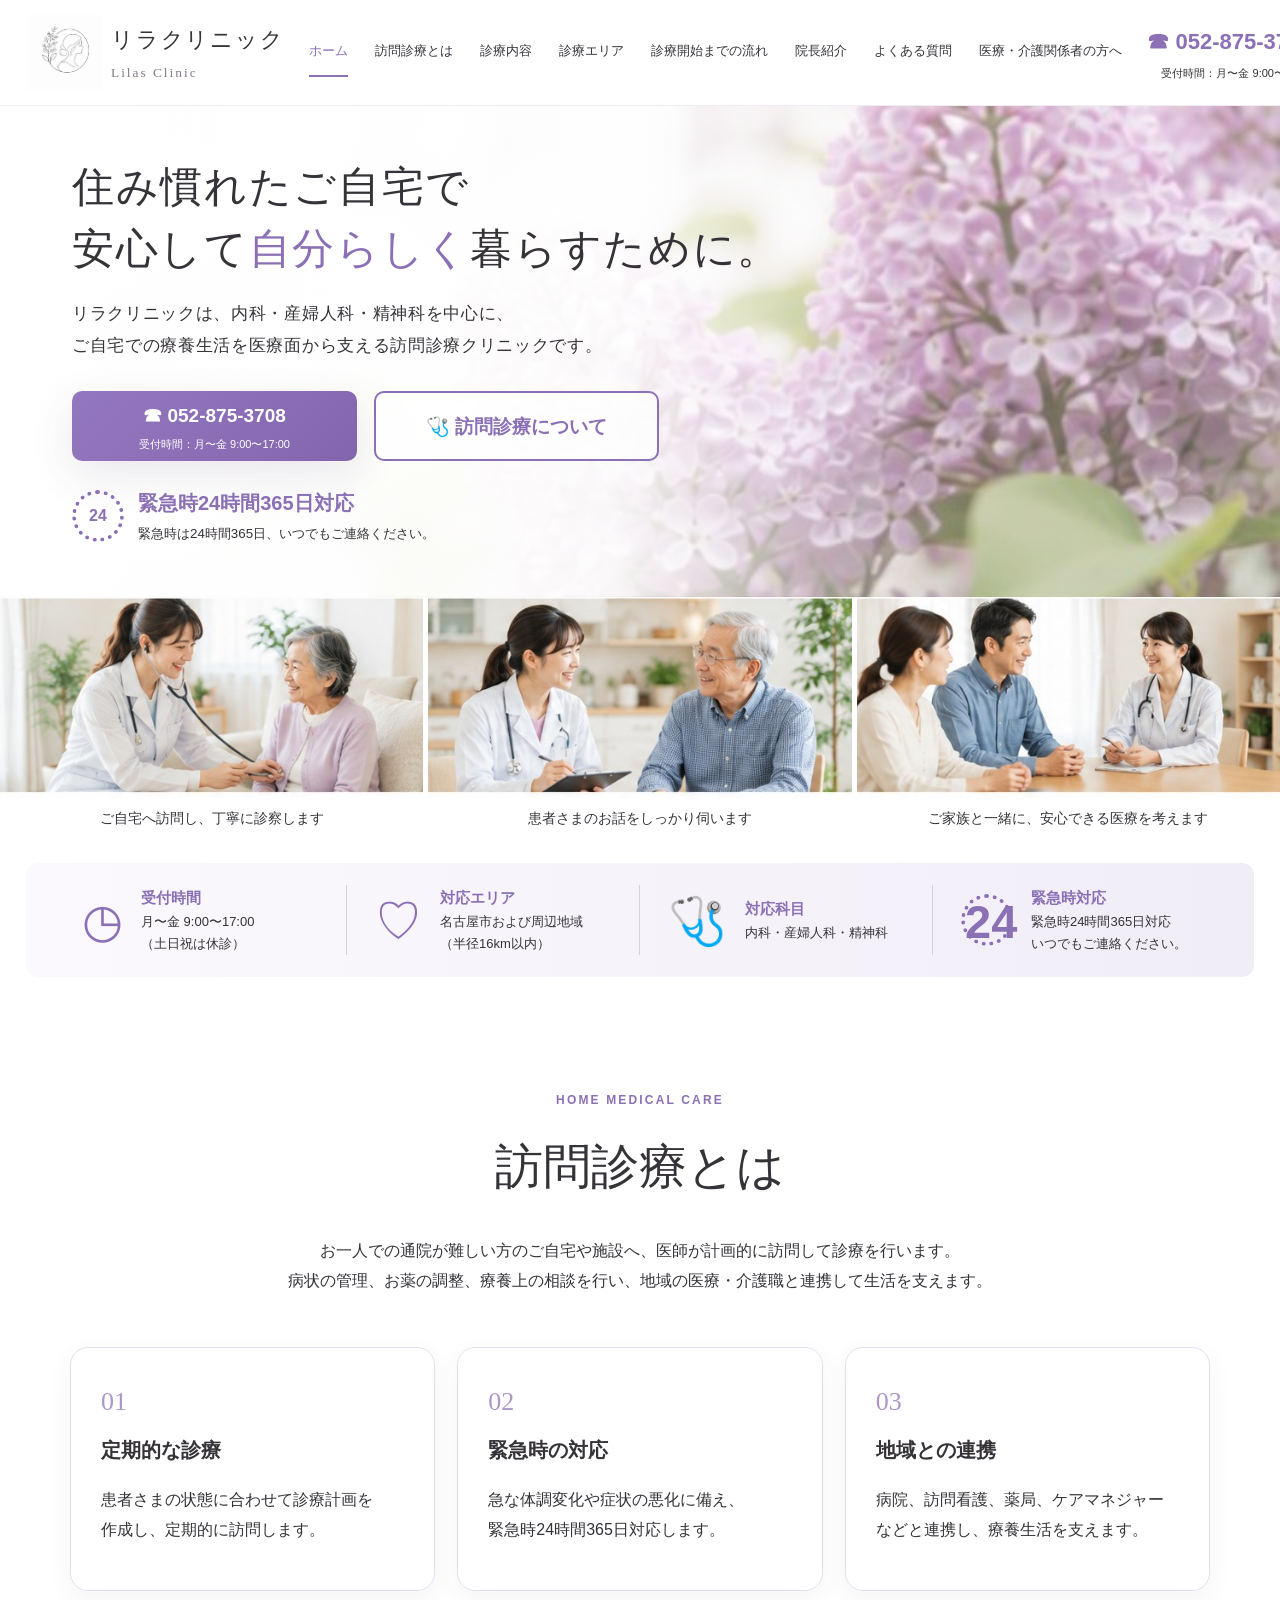
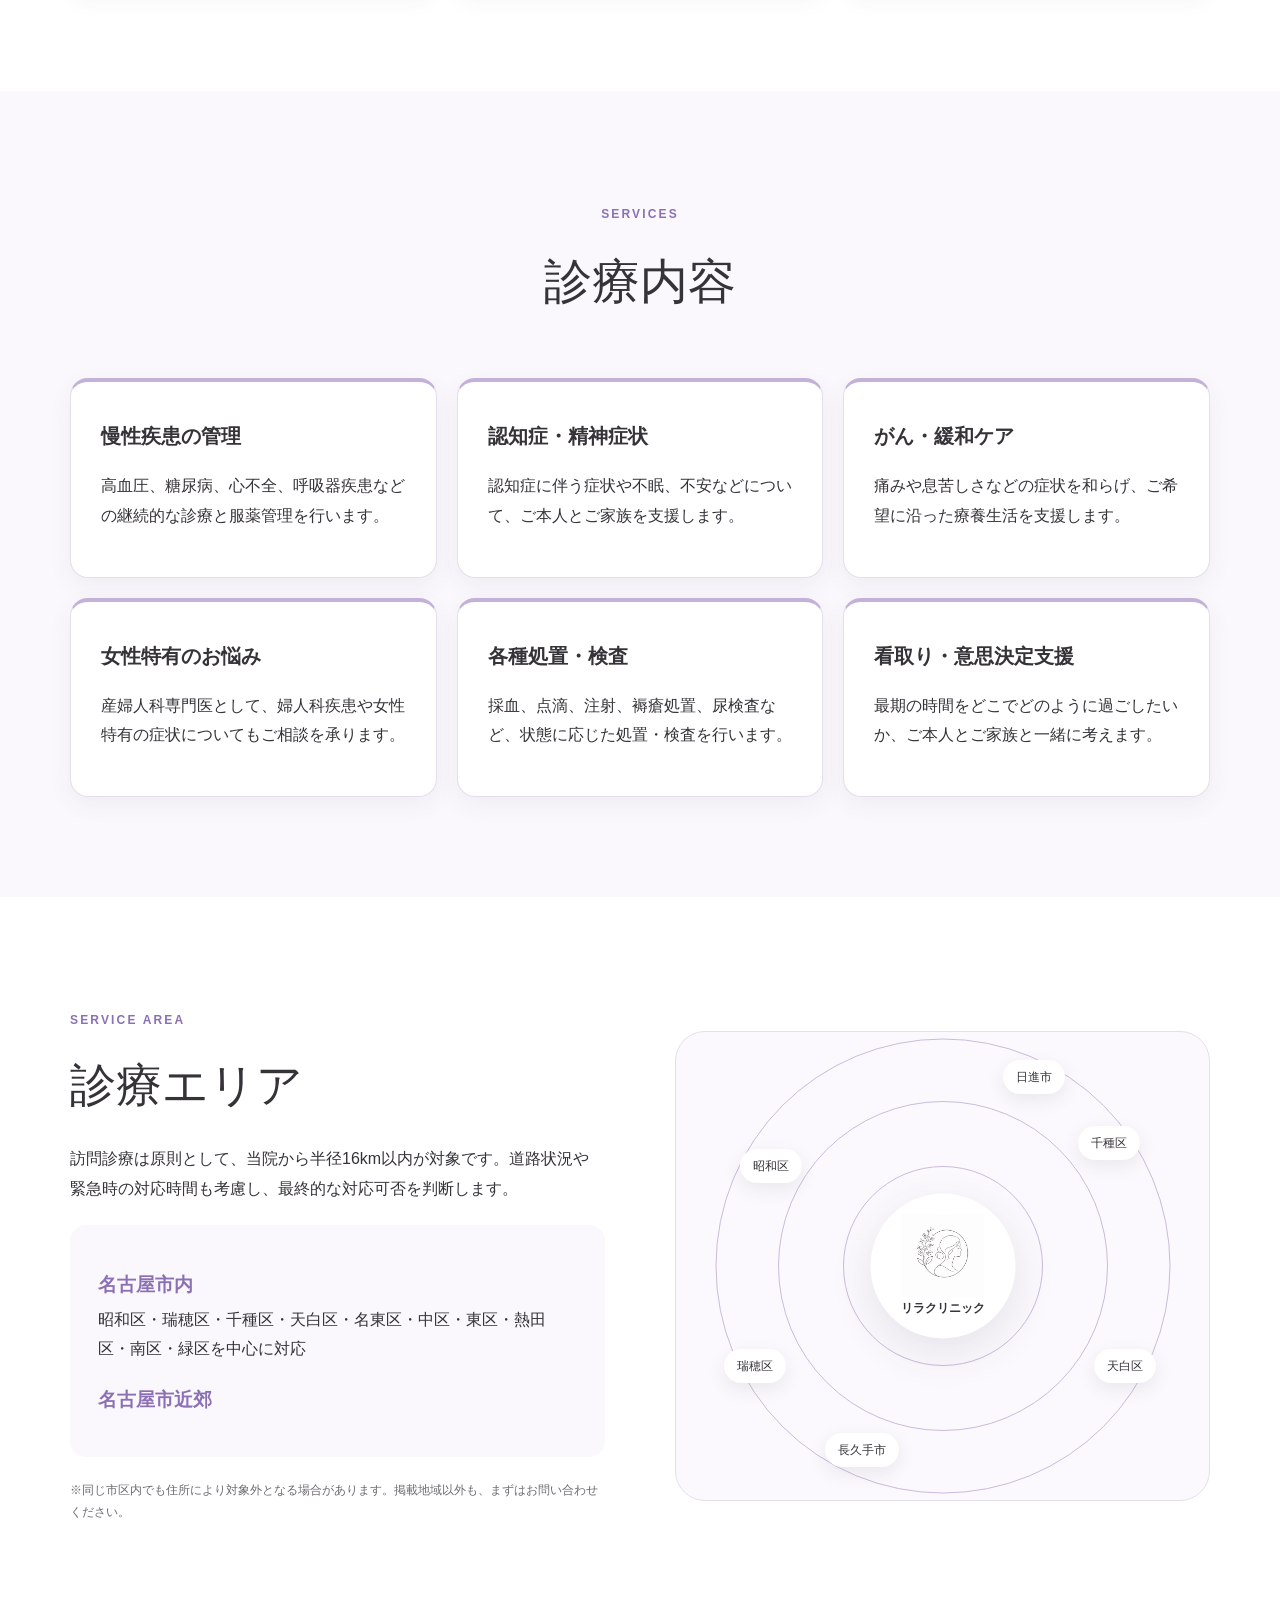
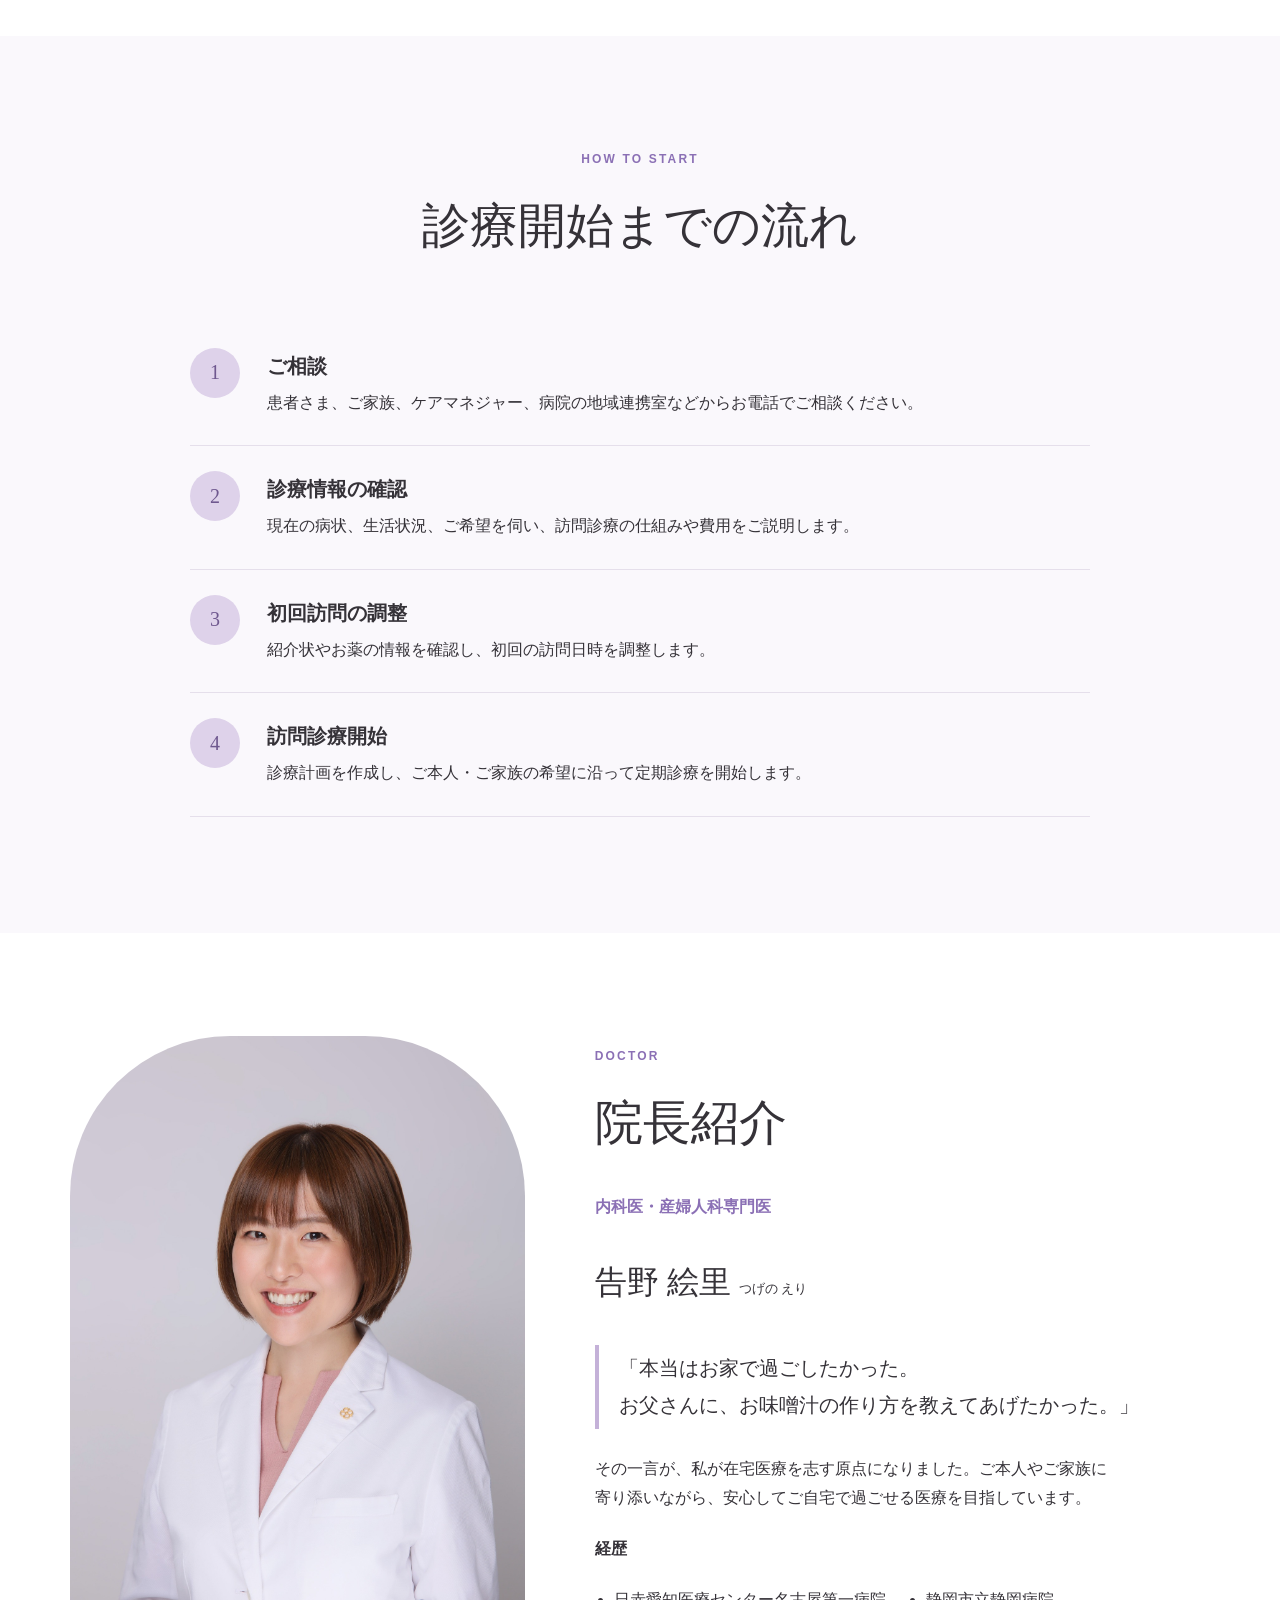
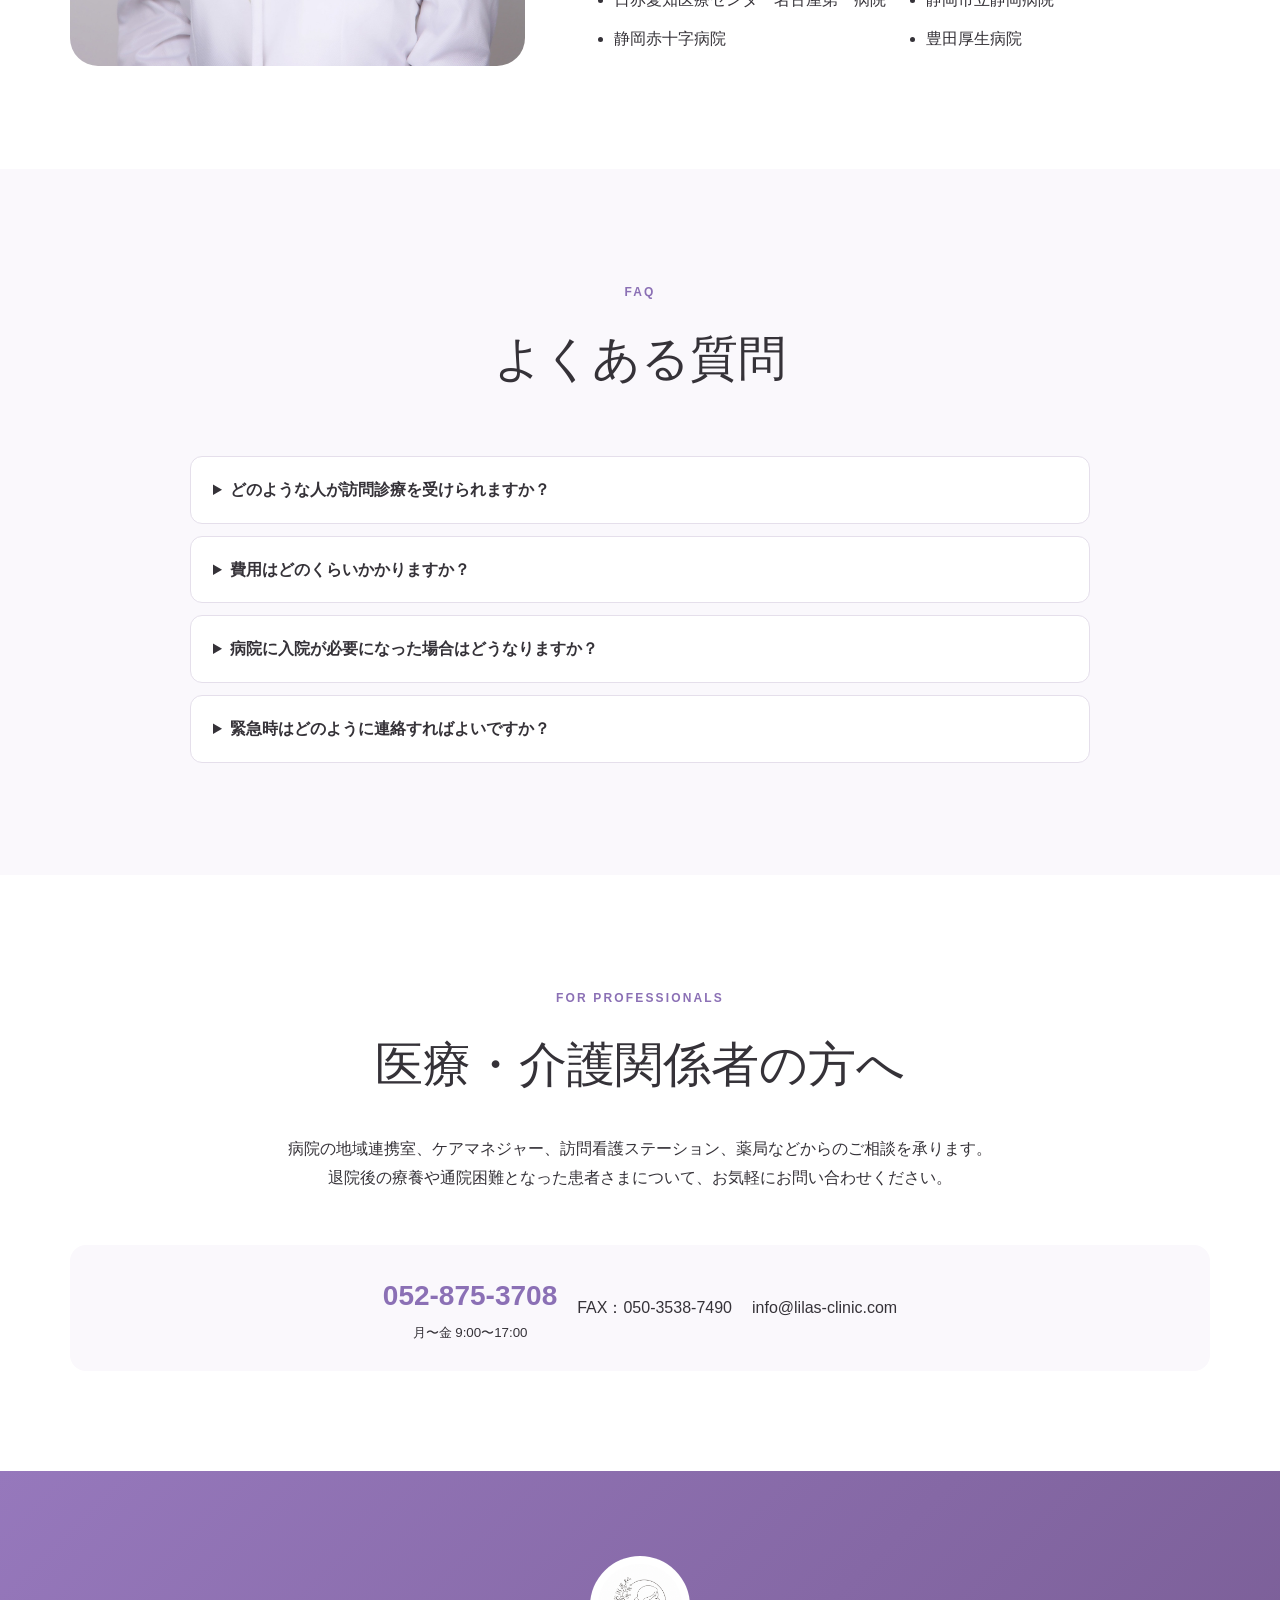
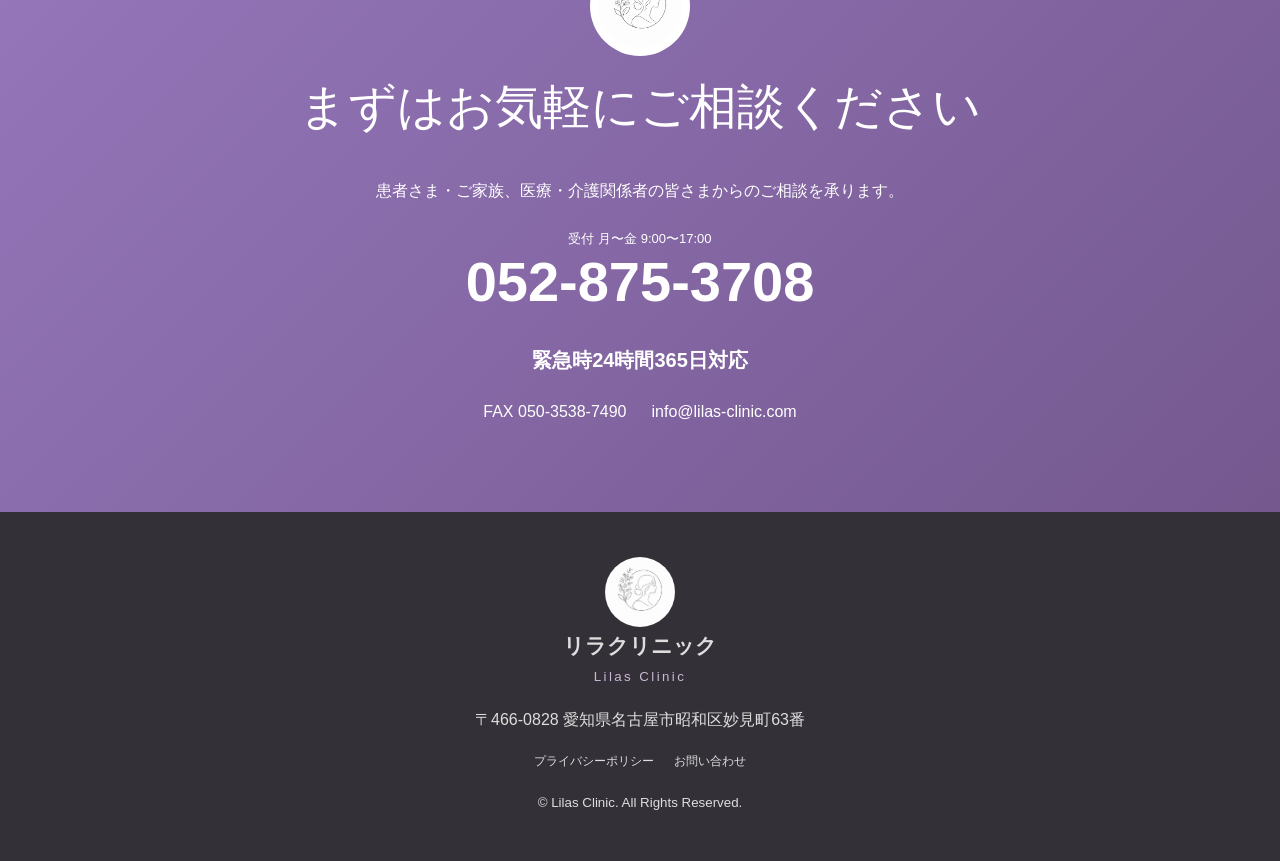
==== commit e4b97334: "HPの文章を更新" ====
--- a/index.html
+++ b/index.html
@@ -1,6 +1,14 @@
 <!doctype html>
 <html lang="ja">
-<head>
+<head><!-- Google tag (gtag.js) -->
+<script async src="https://www.googletagmanager.com/gtag/js?id=G-0DVGQXZNG6"></script>
+<script>
+  window.dataLayer = window.dataLayer || [];
+  function gtag(){dataLayer.push(arguments);}
+  gtag('js', new Date());
+
+  gtag('config', 'G-0DVGQXZNG6');
+</script>
   <meta charset="utf-8">
   <meta name="viewport" content="width=device-width, initial-scale=1">
   <title>リラクリニック｜名古屋市昭和区の訪問診療</title>
@@ -137,7 +145,7 @@
         <h3>名古屋市内</h3>
         <p>昭和区・瑞穂区・千種区・天白区・名東区・中区・東区・熱田区・南区・緑区を中心に対応</p>
         <h3>名古屋市近郊</h3>
-        <p>日進市・長久手市・東郷町・豊明市・尾張旭市・春日井市・大府市の一部</p>
+        <p></p>
       </div>
       <p class="note">※同じ市区内でも住所により対象外となる場合があります。掲載地域以外も、まずはお問い合わせください。</p>
     </div>
@@ -219,4 +227,4 @@
 <a class="floating-phone" href="tel:0528753708" aria-label="電話で相談">☎<small>電話相談</small></a>
 <script src="script.js"></script>
 </body>
-</html>+</html>
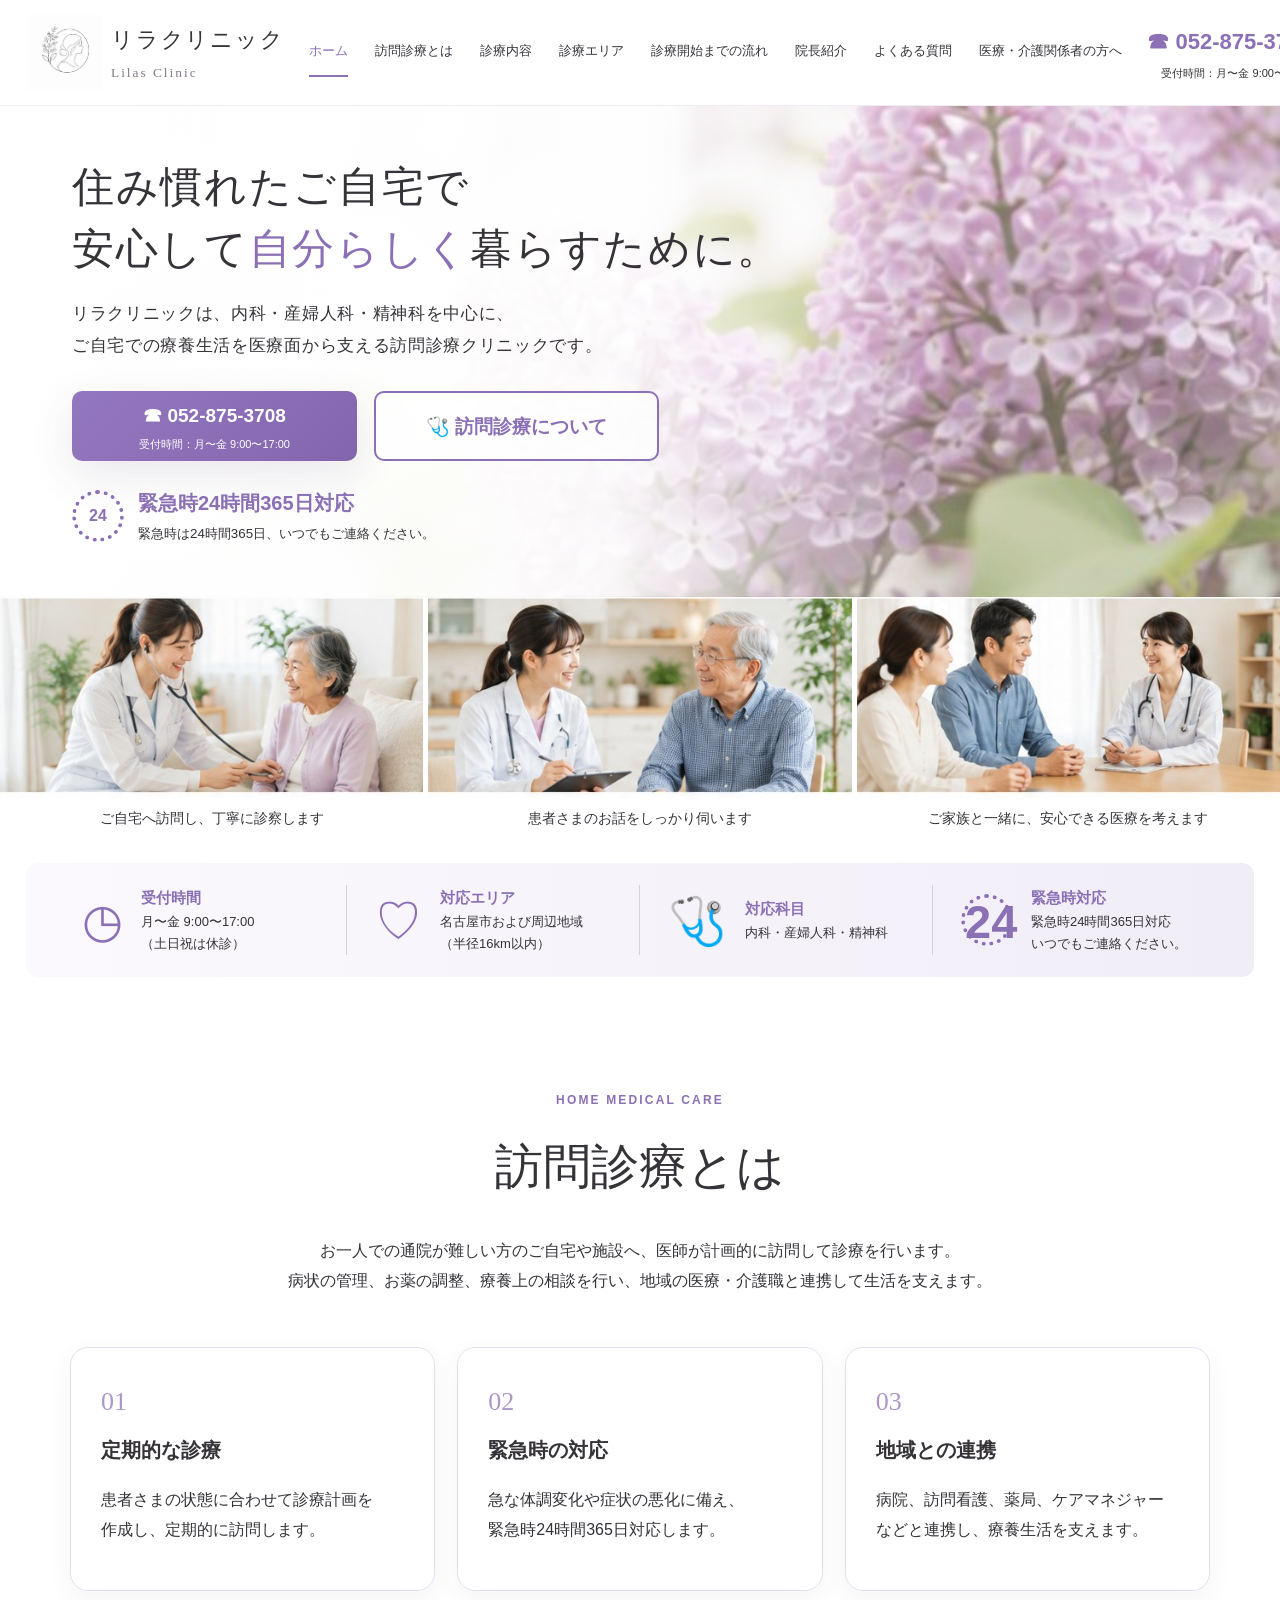
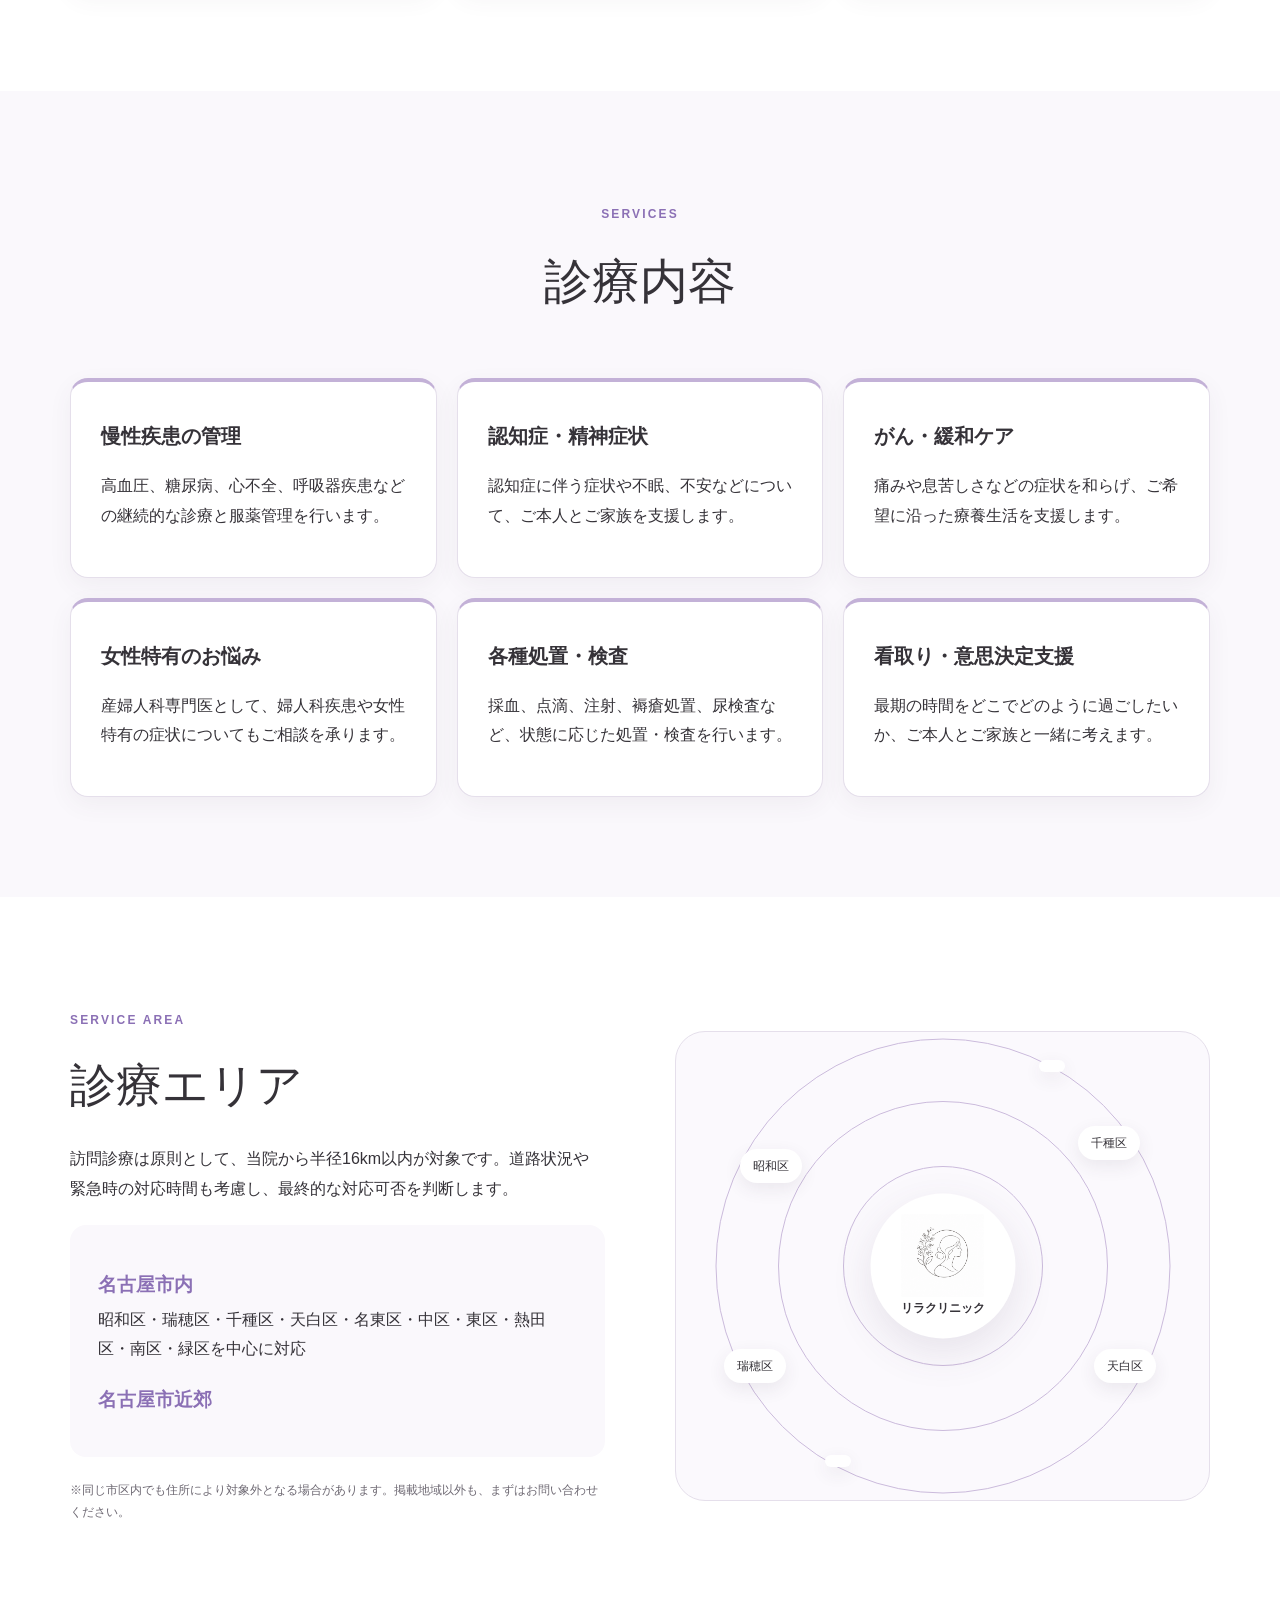
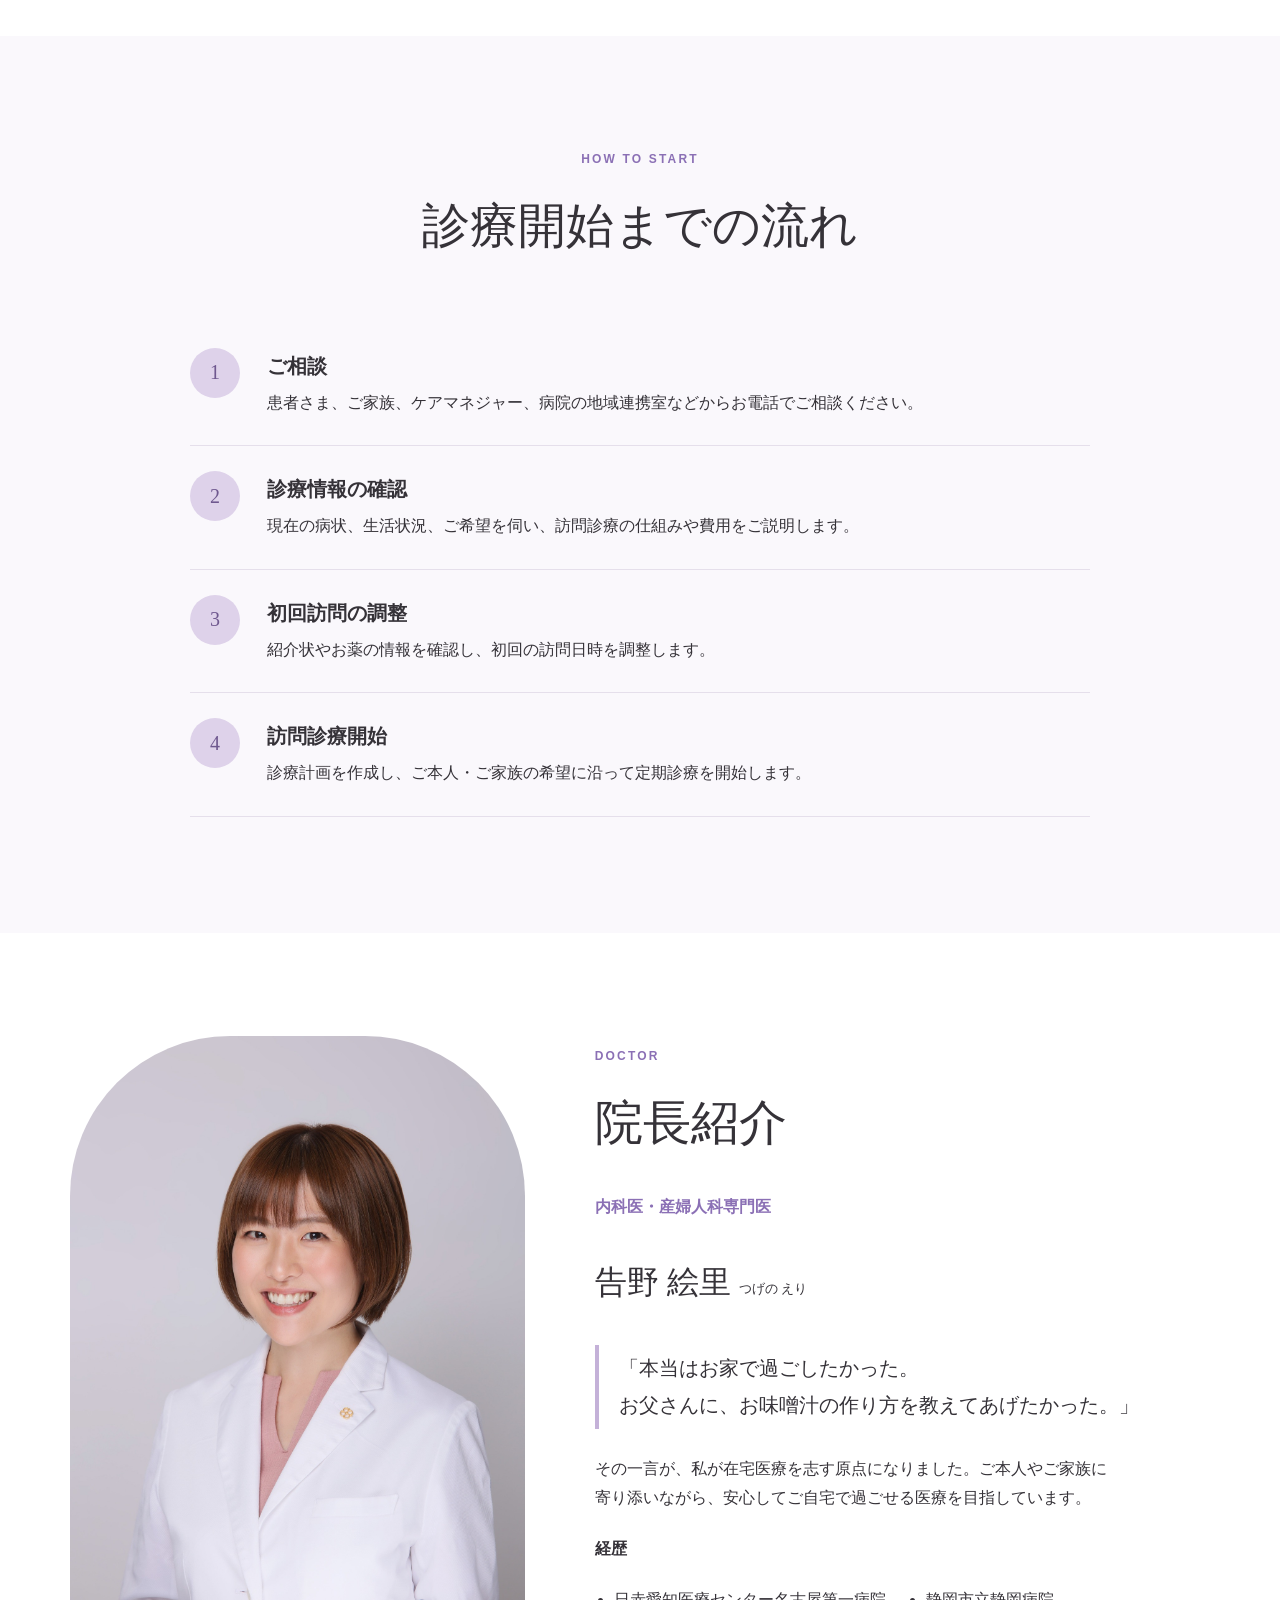
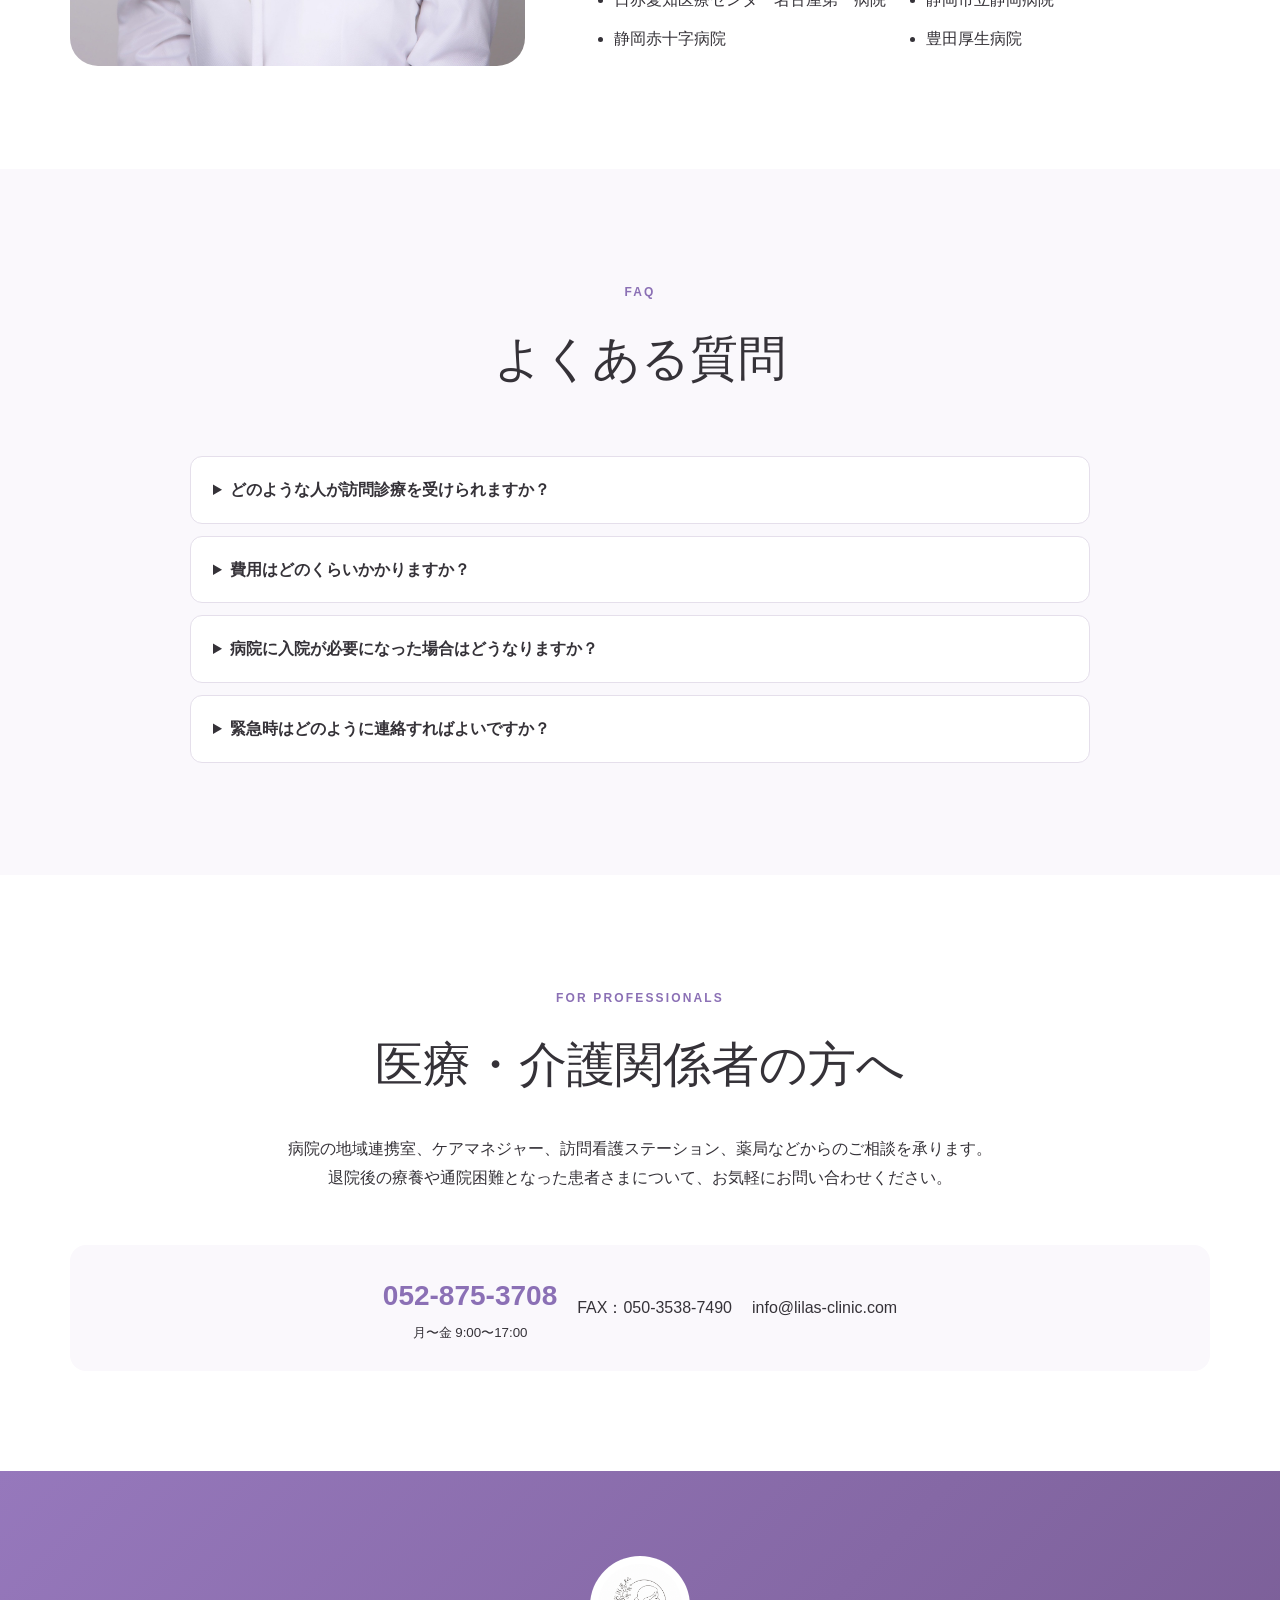
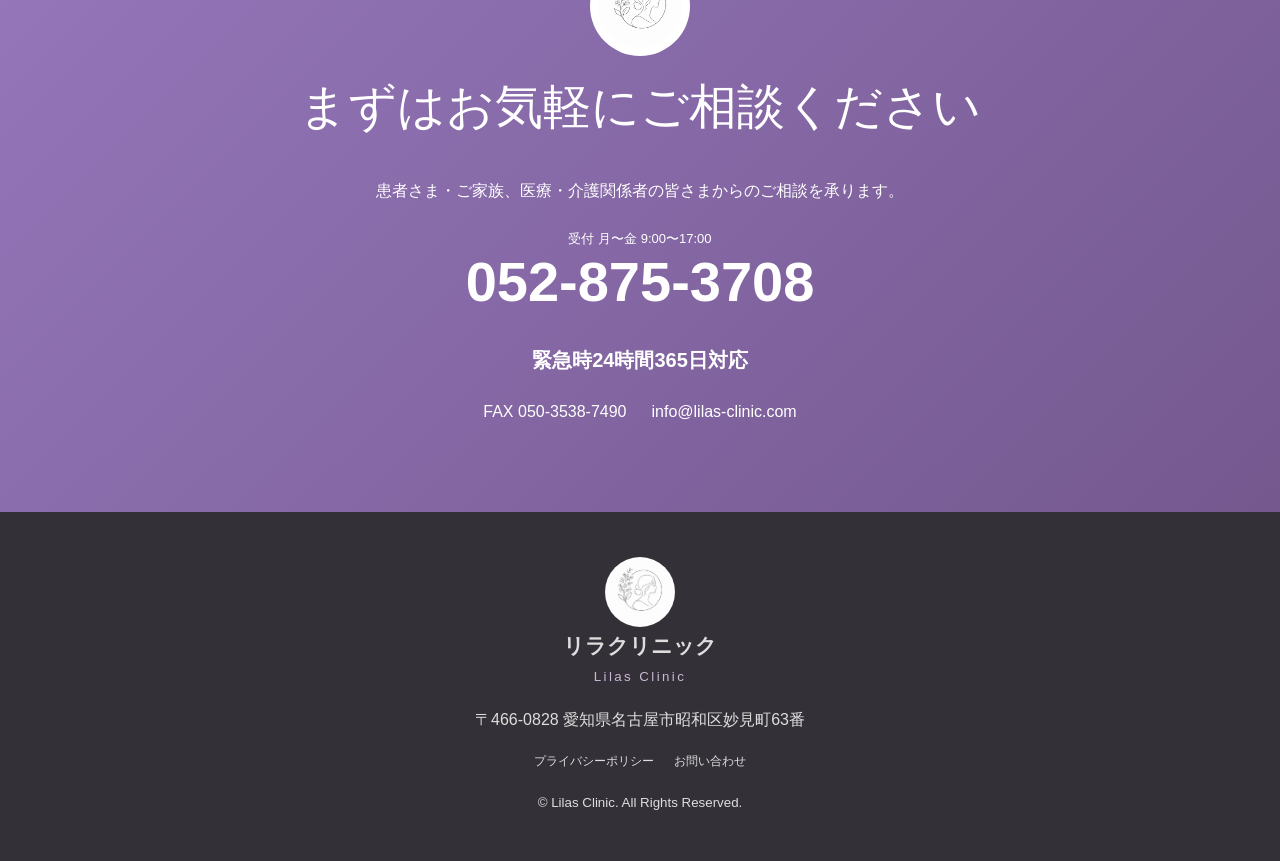
==== commit 8c792c6f: "HPの文章を更新" ====
--- a/index.html
+++ b/index.html
@@ -154,7 +154,7 @@
       <div class="clinic-pin"><img src="assets/logo.png" alt=""><strong>リラクリニック</strong></div>
       <span class="tag tag1">昭和区</span><span class="tag tag2">瑞穂区</span>
       <span class="tag tag3">千種区</span><span class="tag tag4">天白区</span>
-      <span class="tag tag5">日進市</span><span class="tag tag6">長久手市</span>
+      <span class="tag tag5"></span><span class="tag tag6"></span>
     </div>
   </section>
 
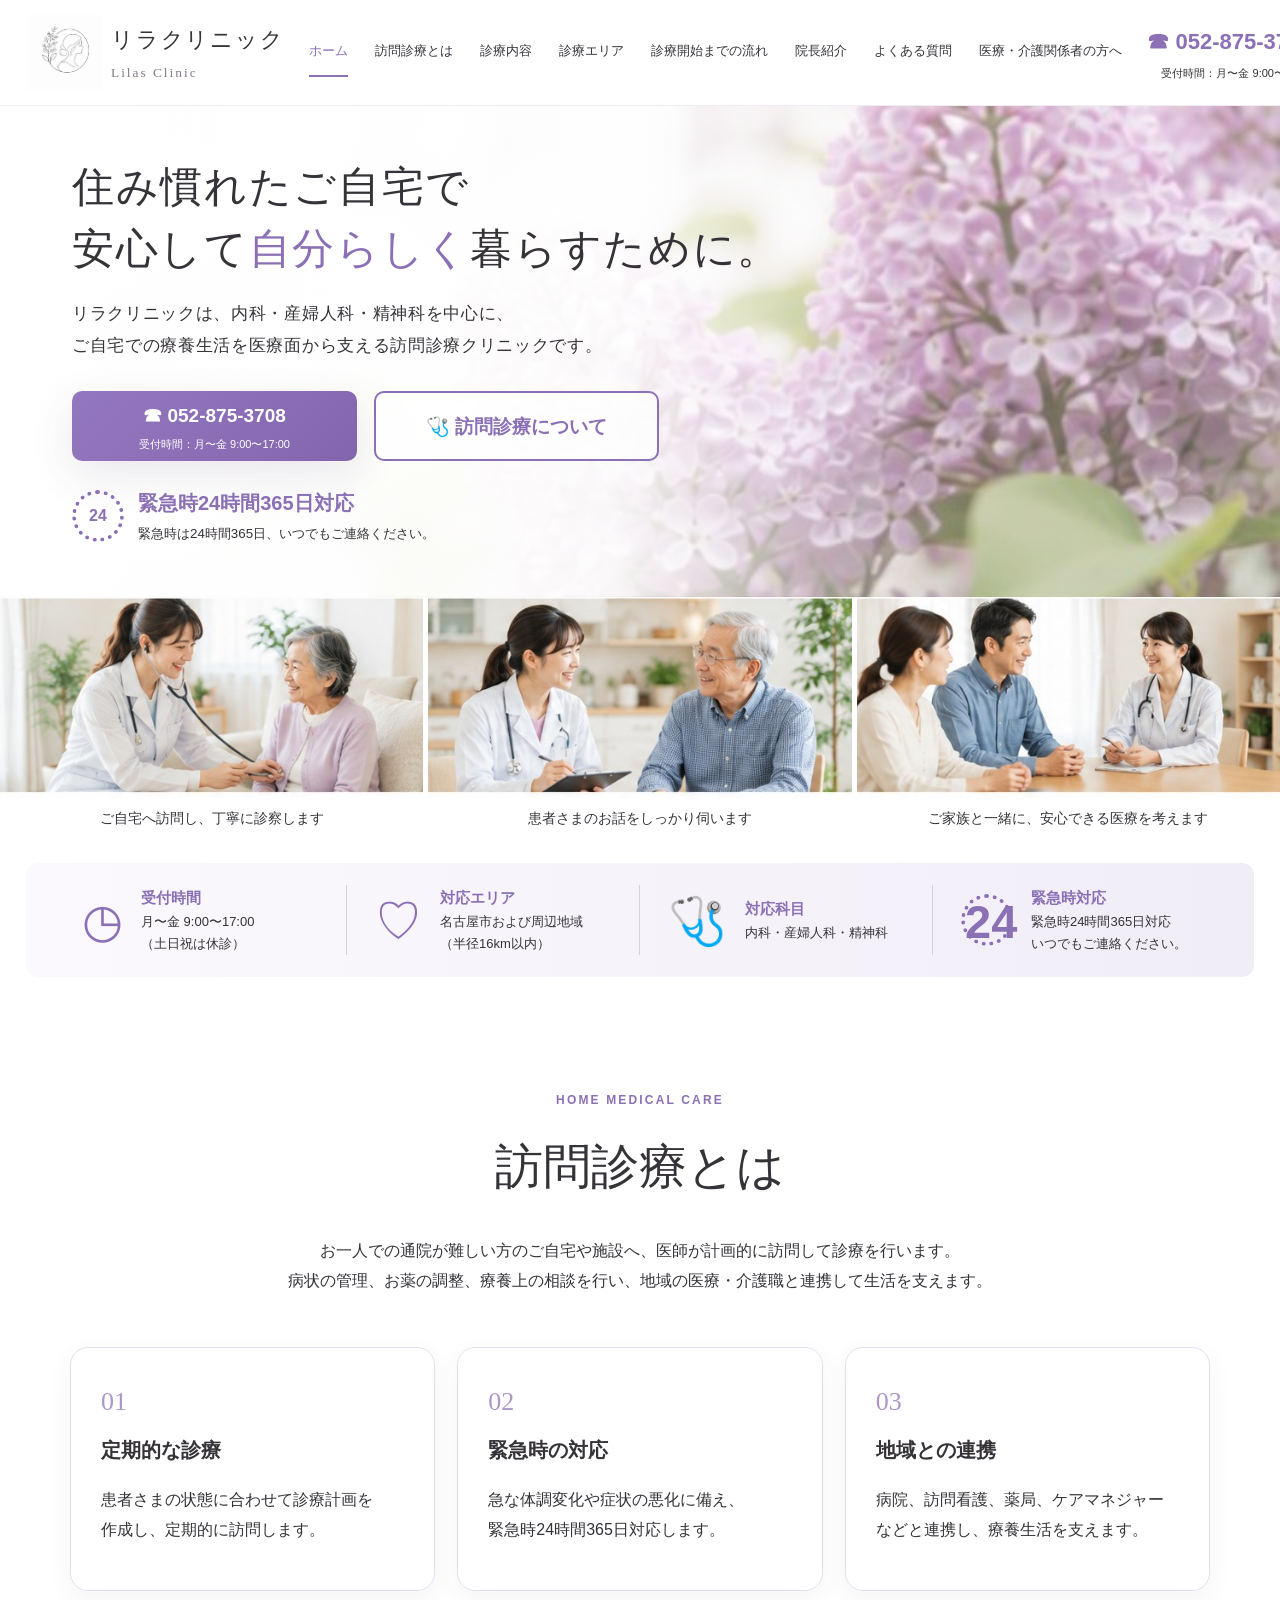
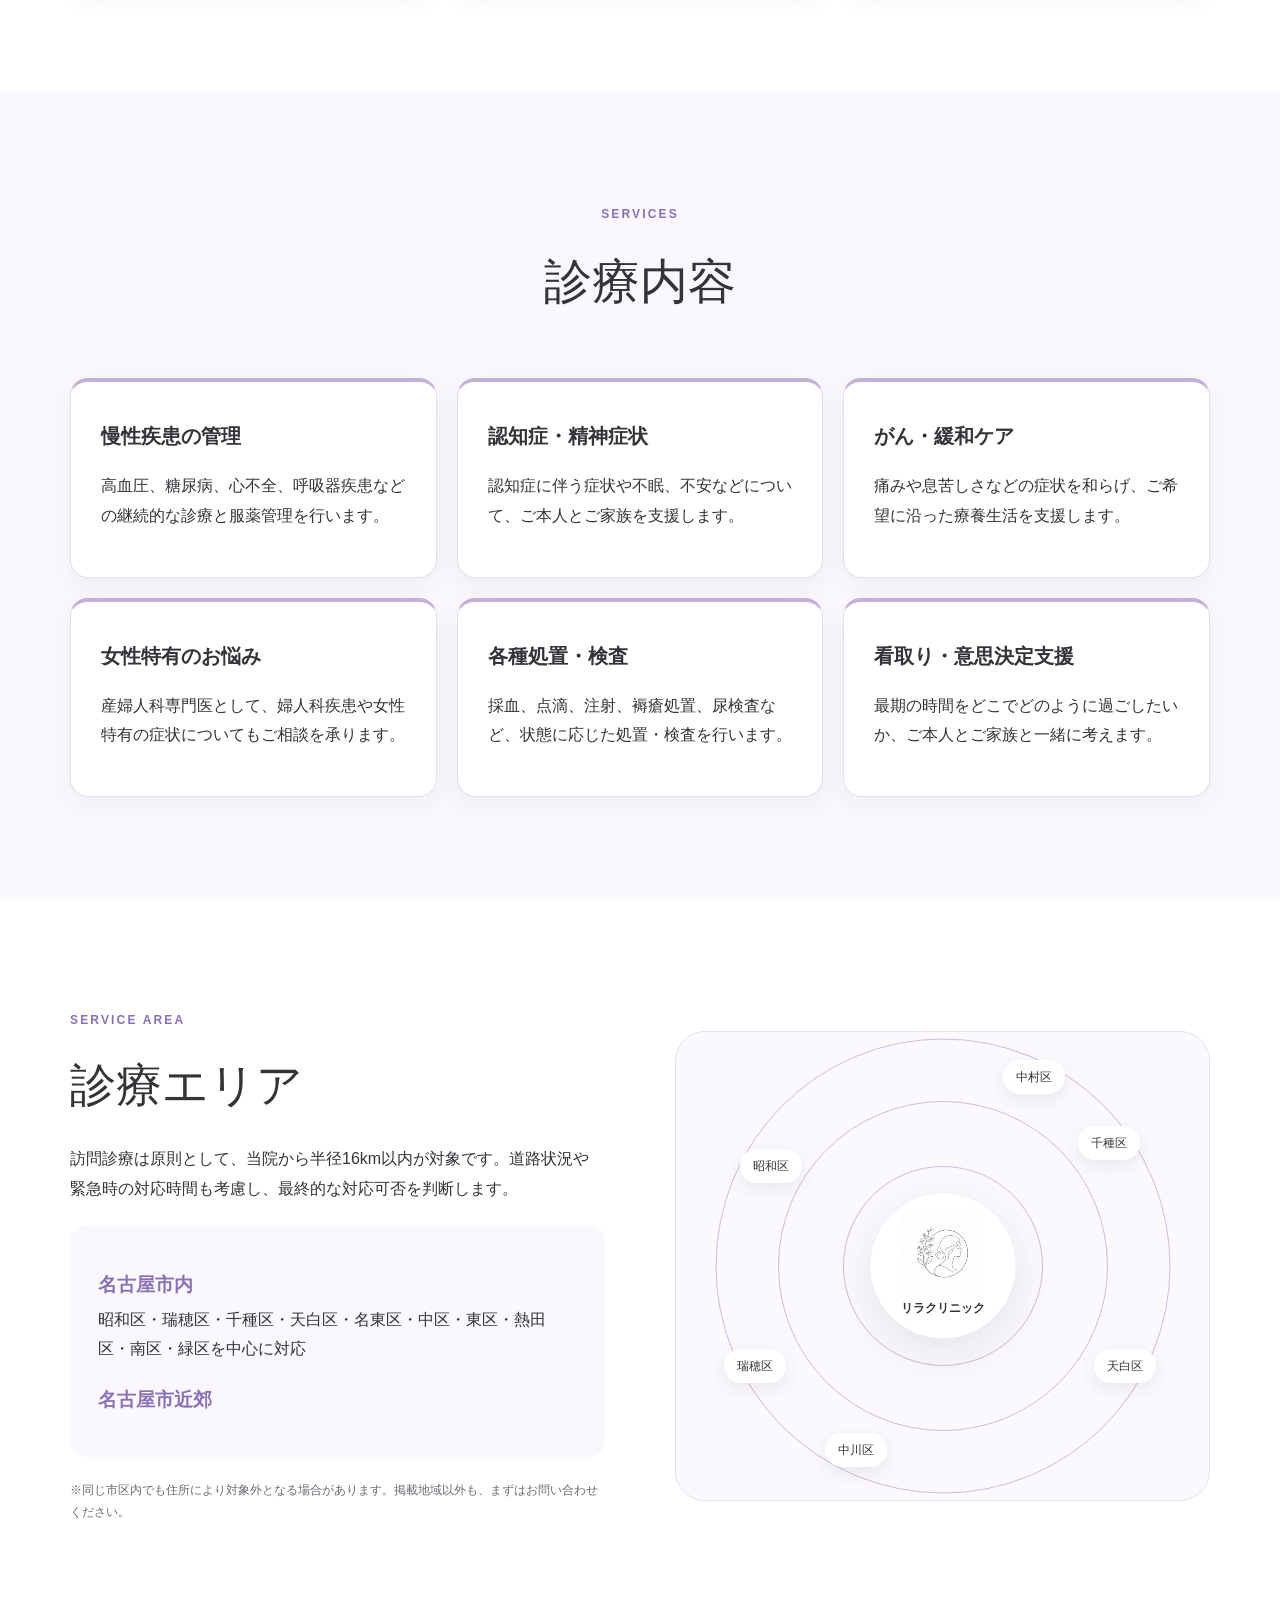
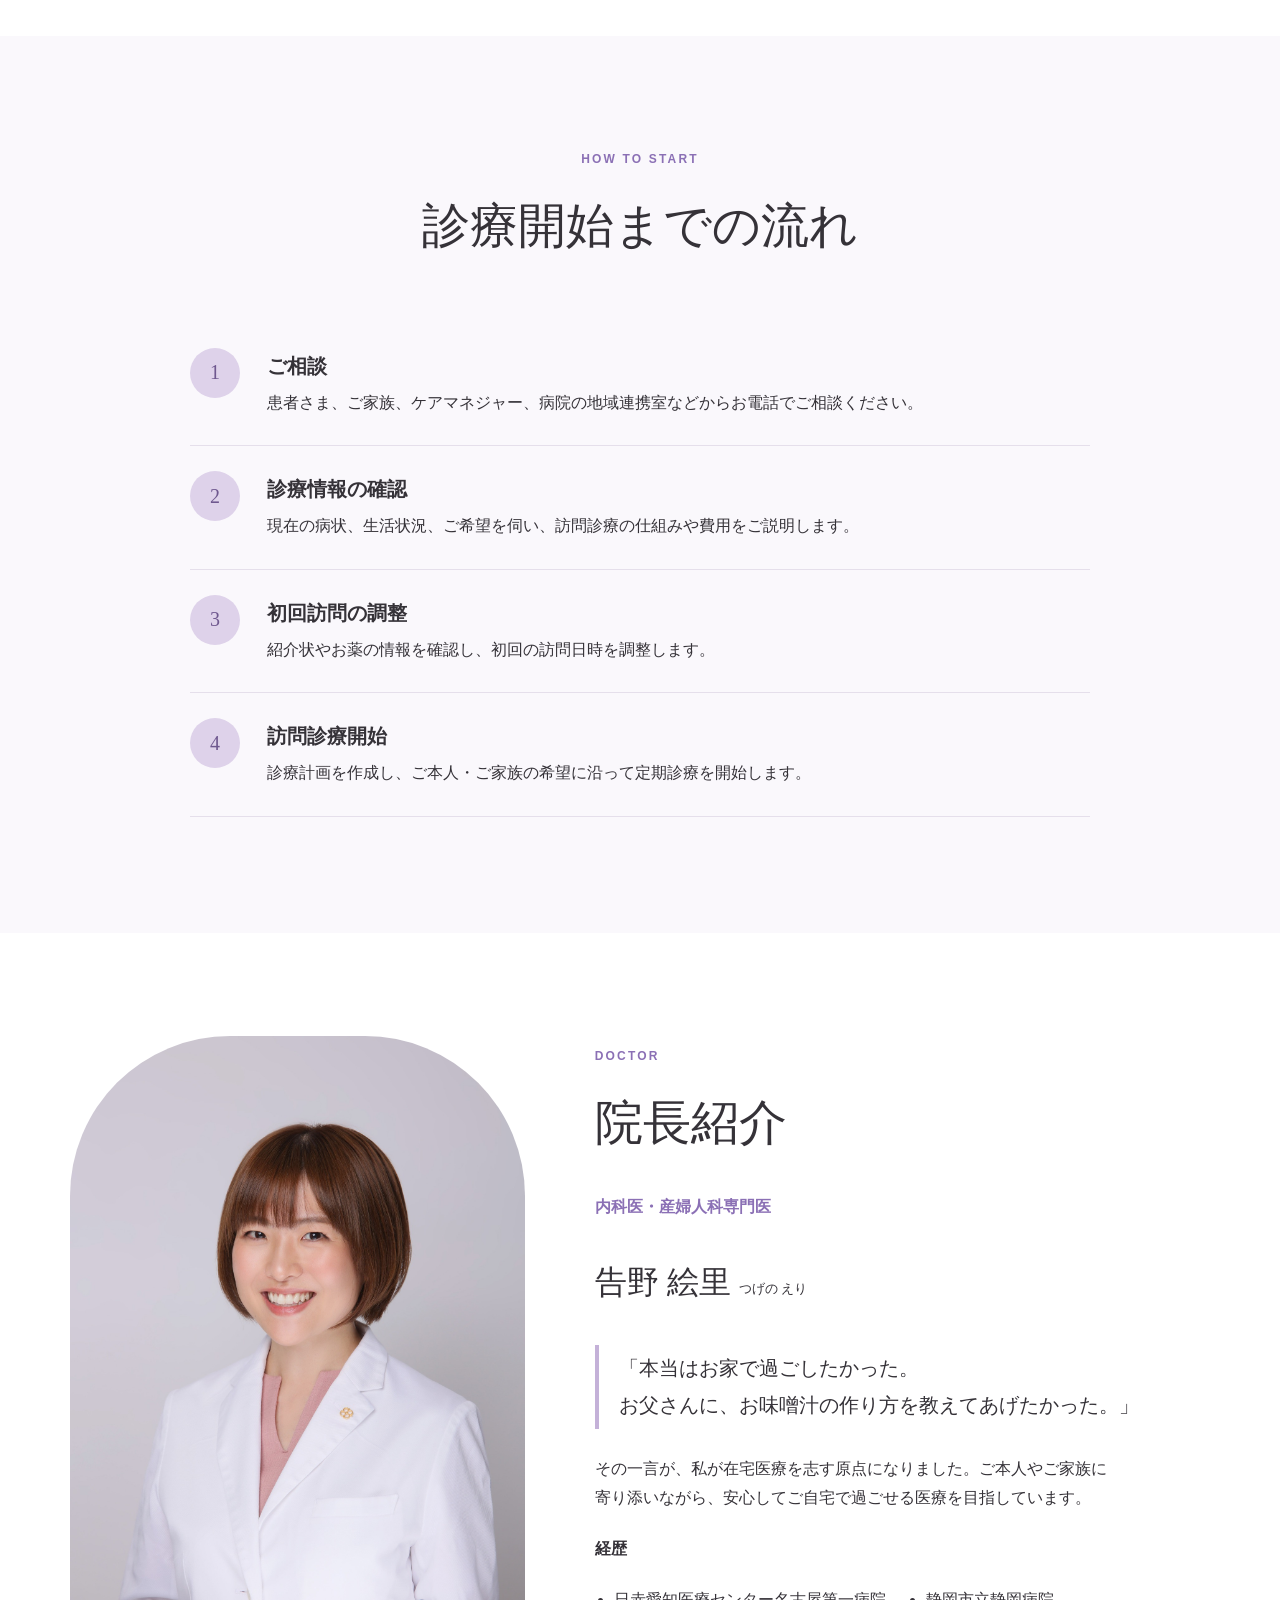
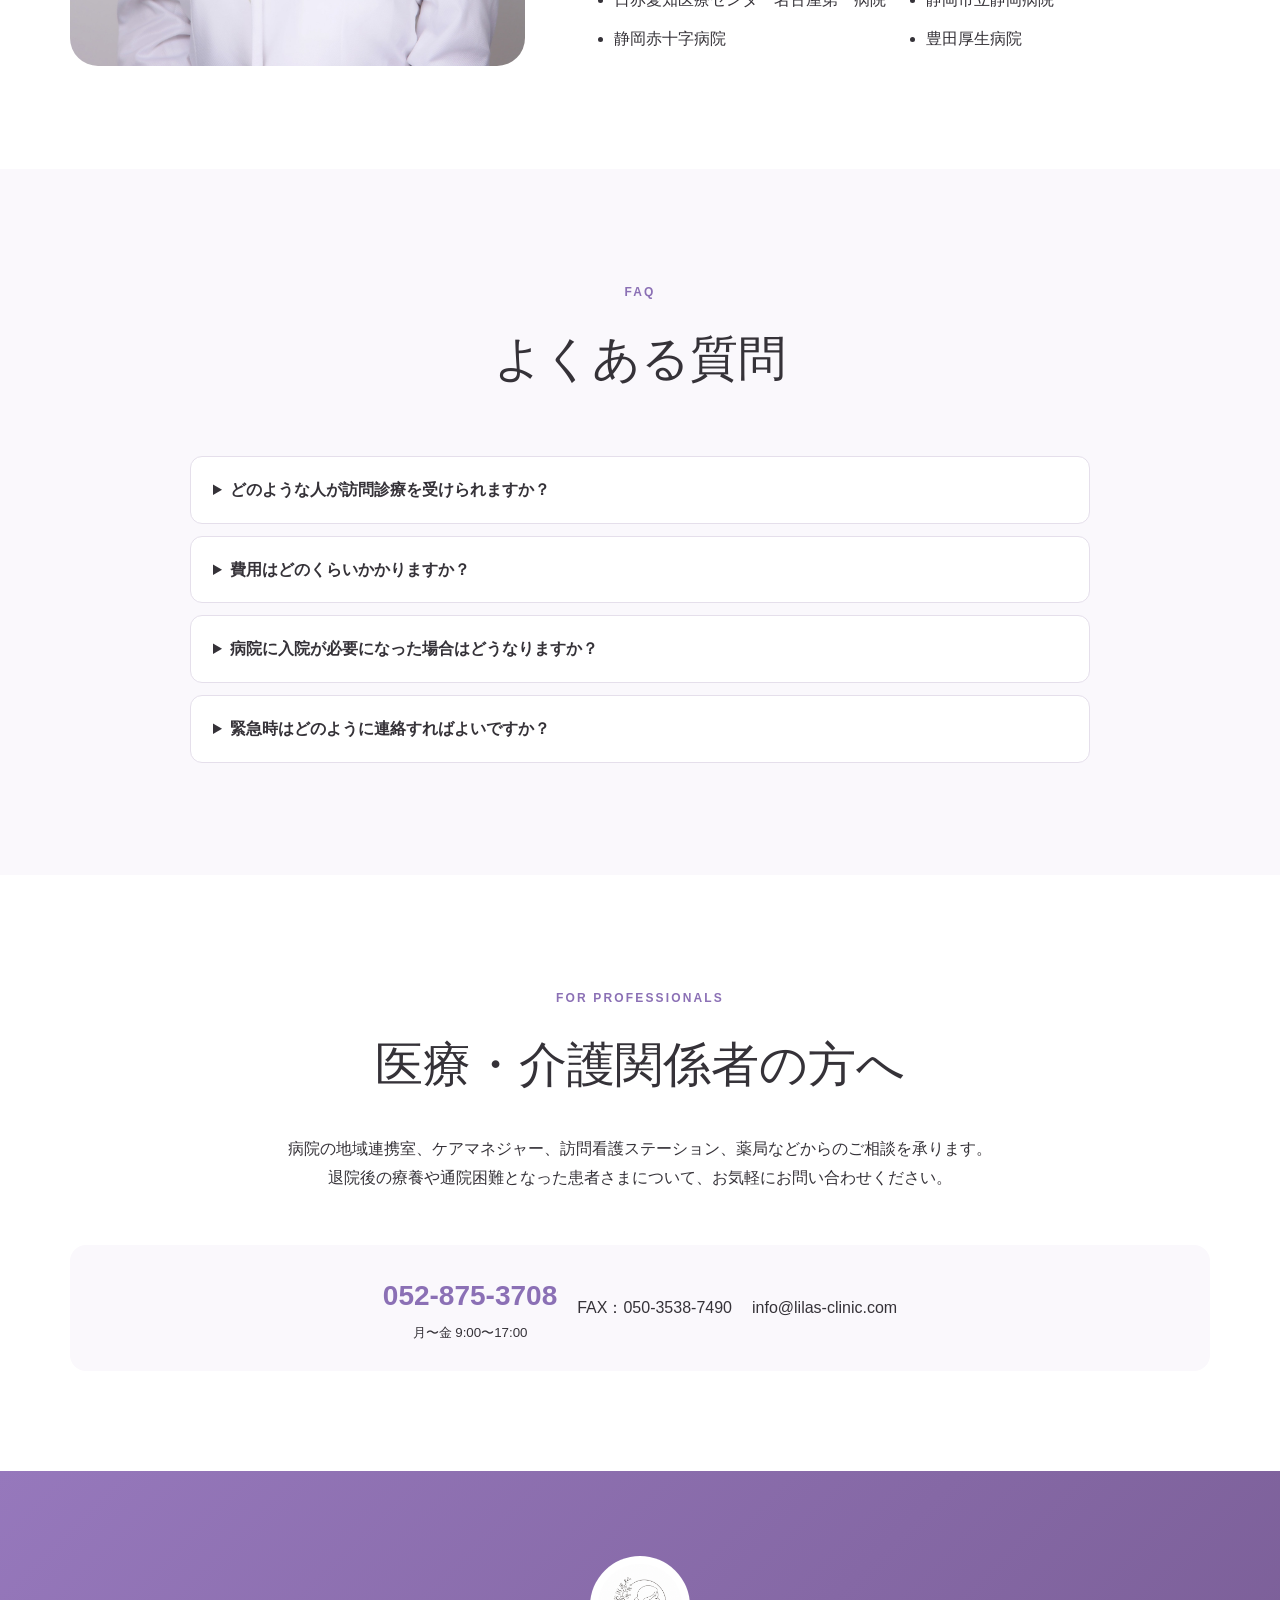
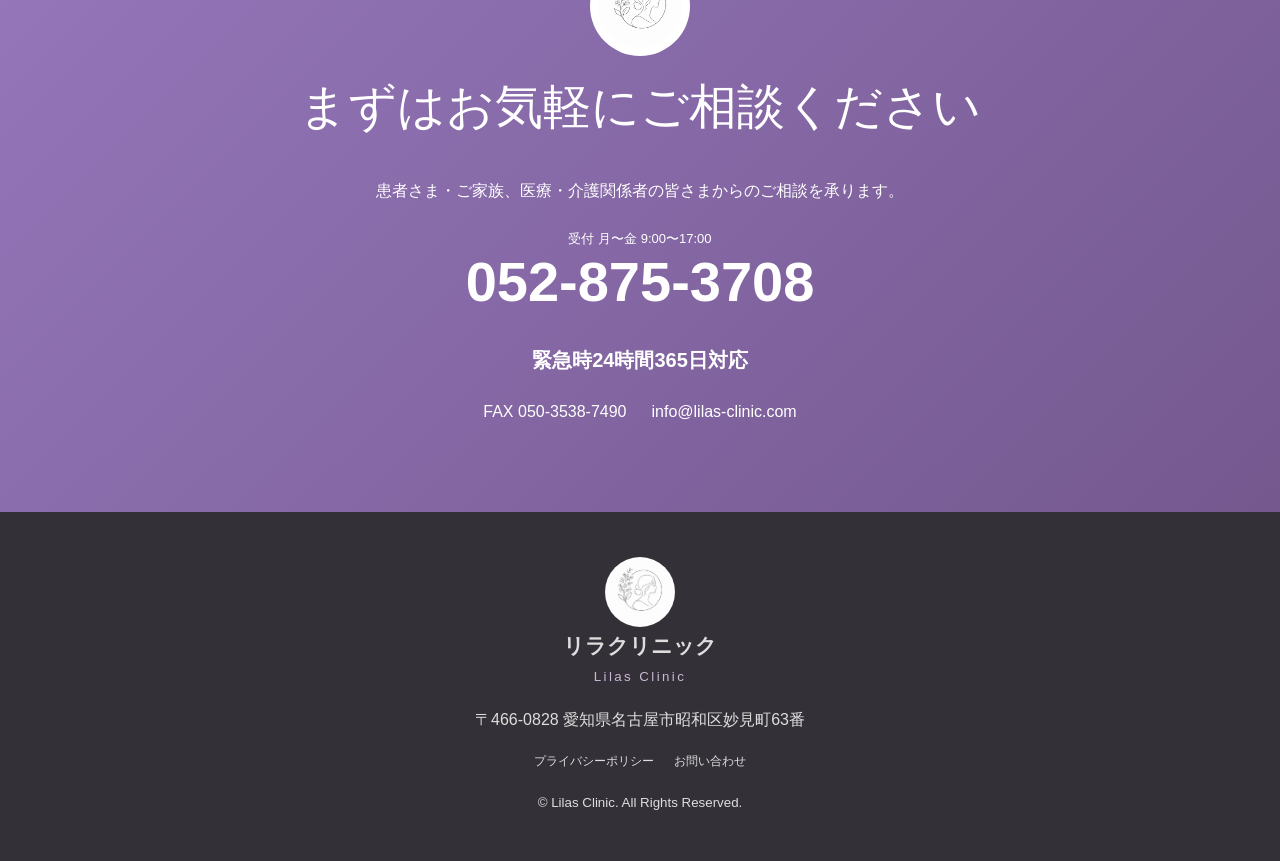
==== commit ace7c6ab: "HPの文章を更新" ====
--- a/index.html
+++ b/index.html
@@ -154,7 +154,7 @@
       <div class="clinic-pin"><img src="assets/logo.png" alt=""><strong>リラクリニック</strong></div>
       <span class="tag tag1">昭和区</span><span class="tag tag2">瑞穂区</span>
       <span class="tag tag3">千種区</span><span class="tag tag4">天白区</span>
-      <span class="tag tag5"></span><span class="tag tag6"></span>
+      <span class="tag tag5">中村区</span><span class="tag tag6">中川区</span>
     </div>
   </section>
 
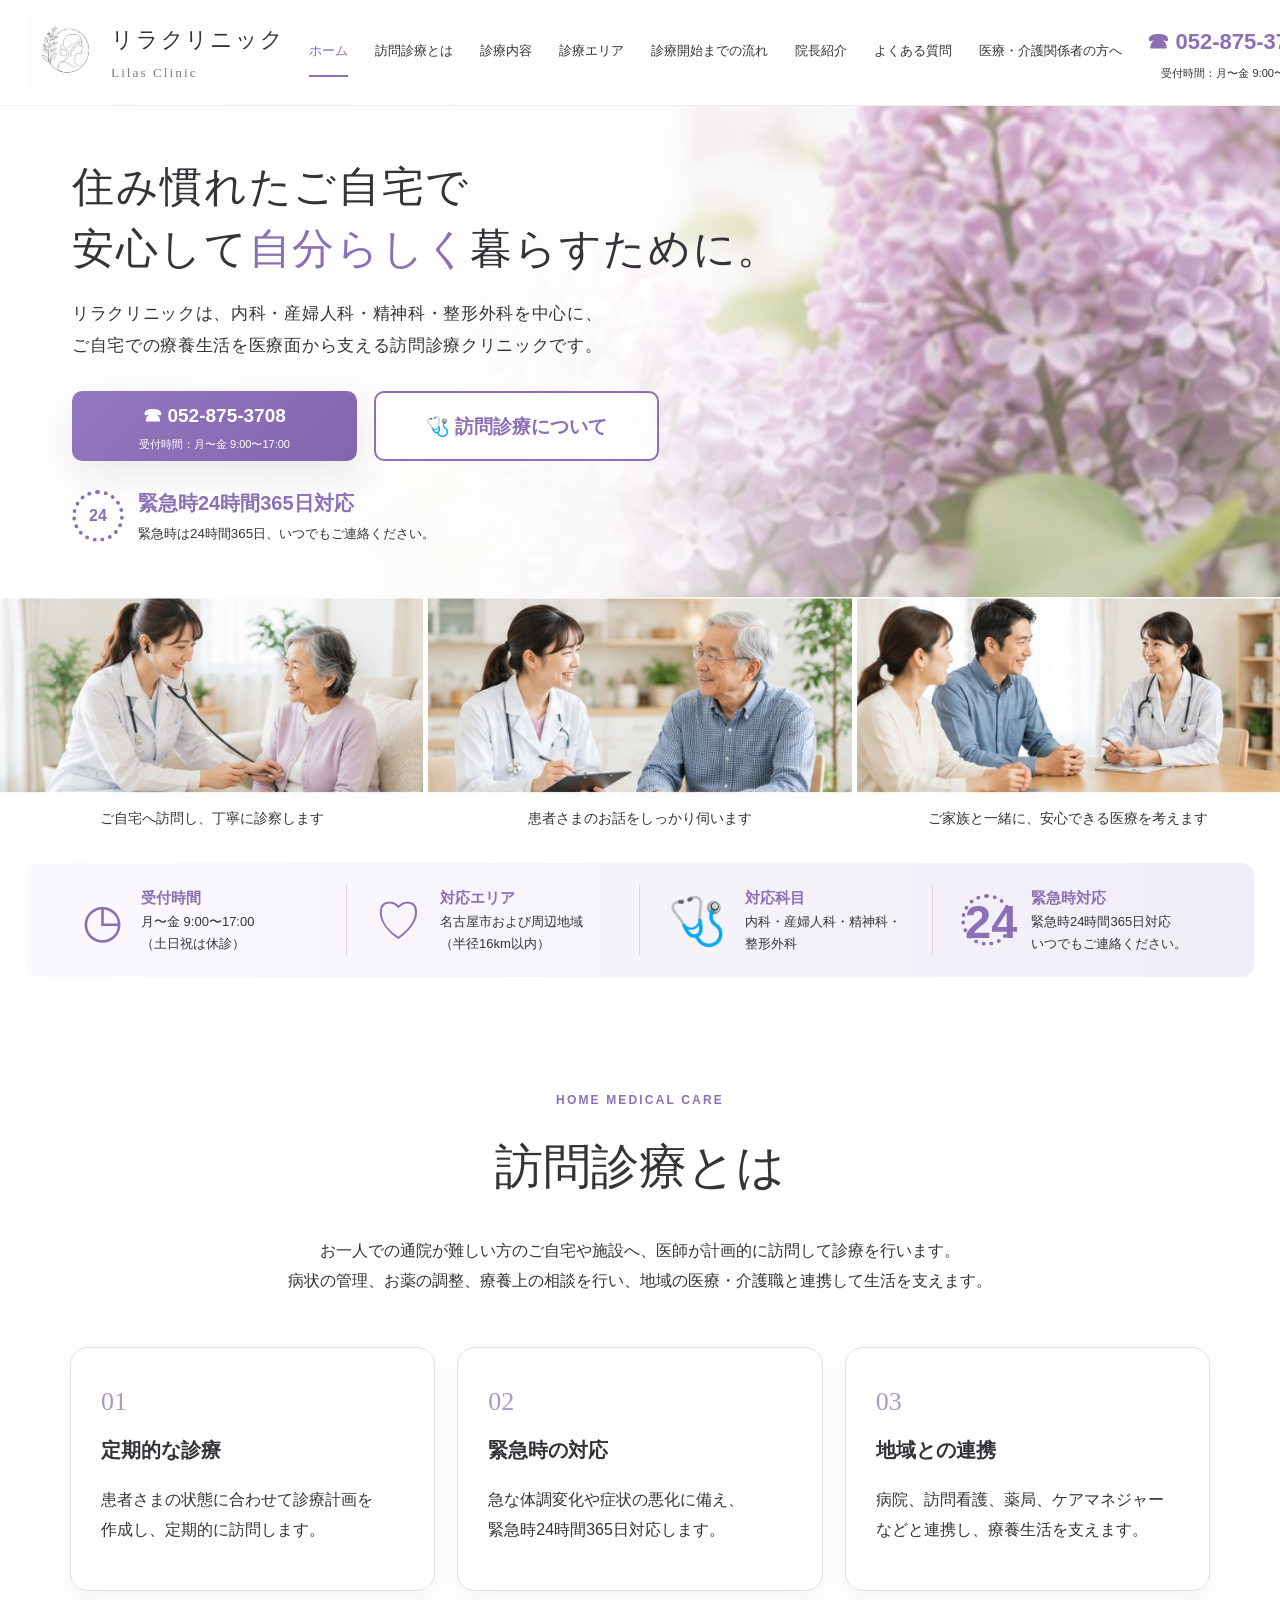
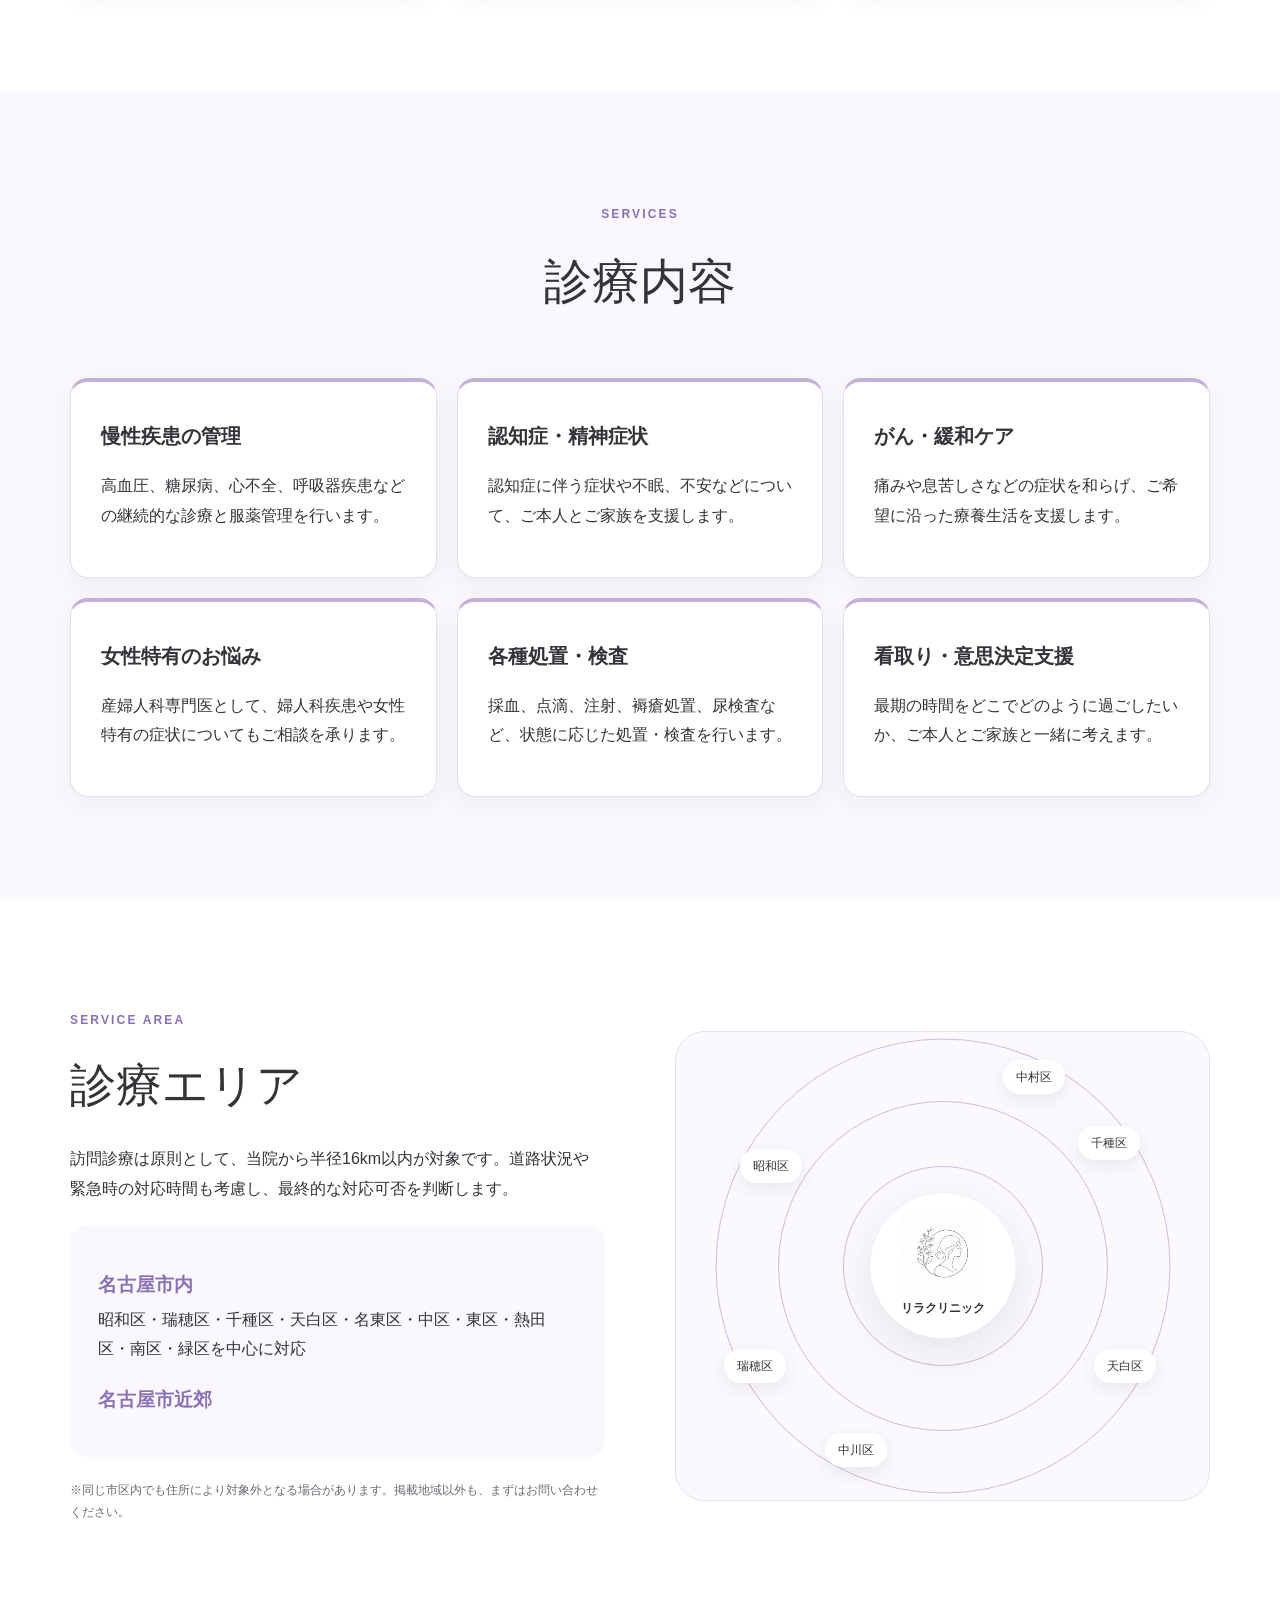
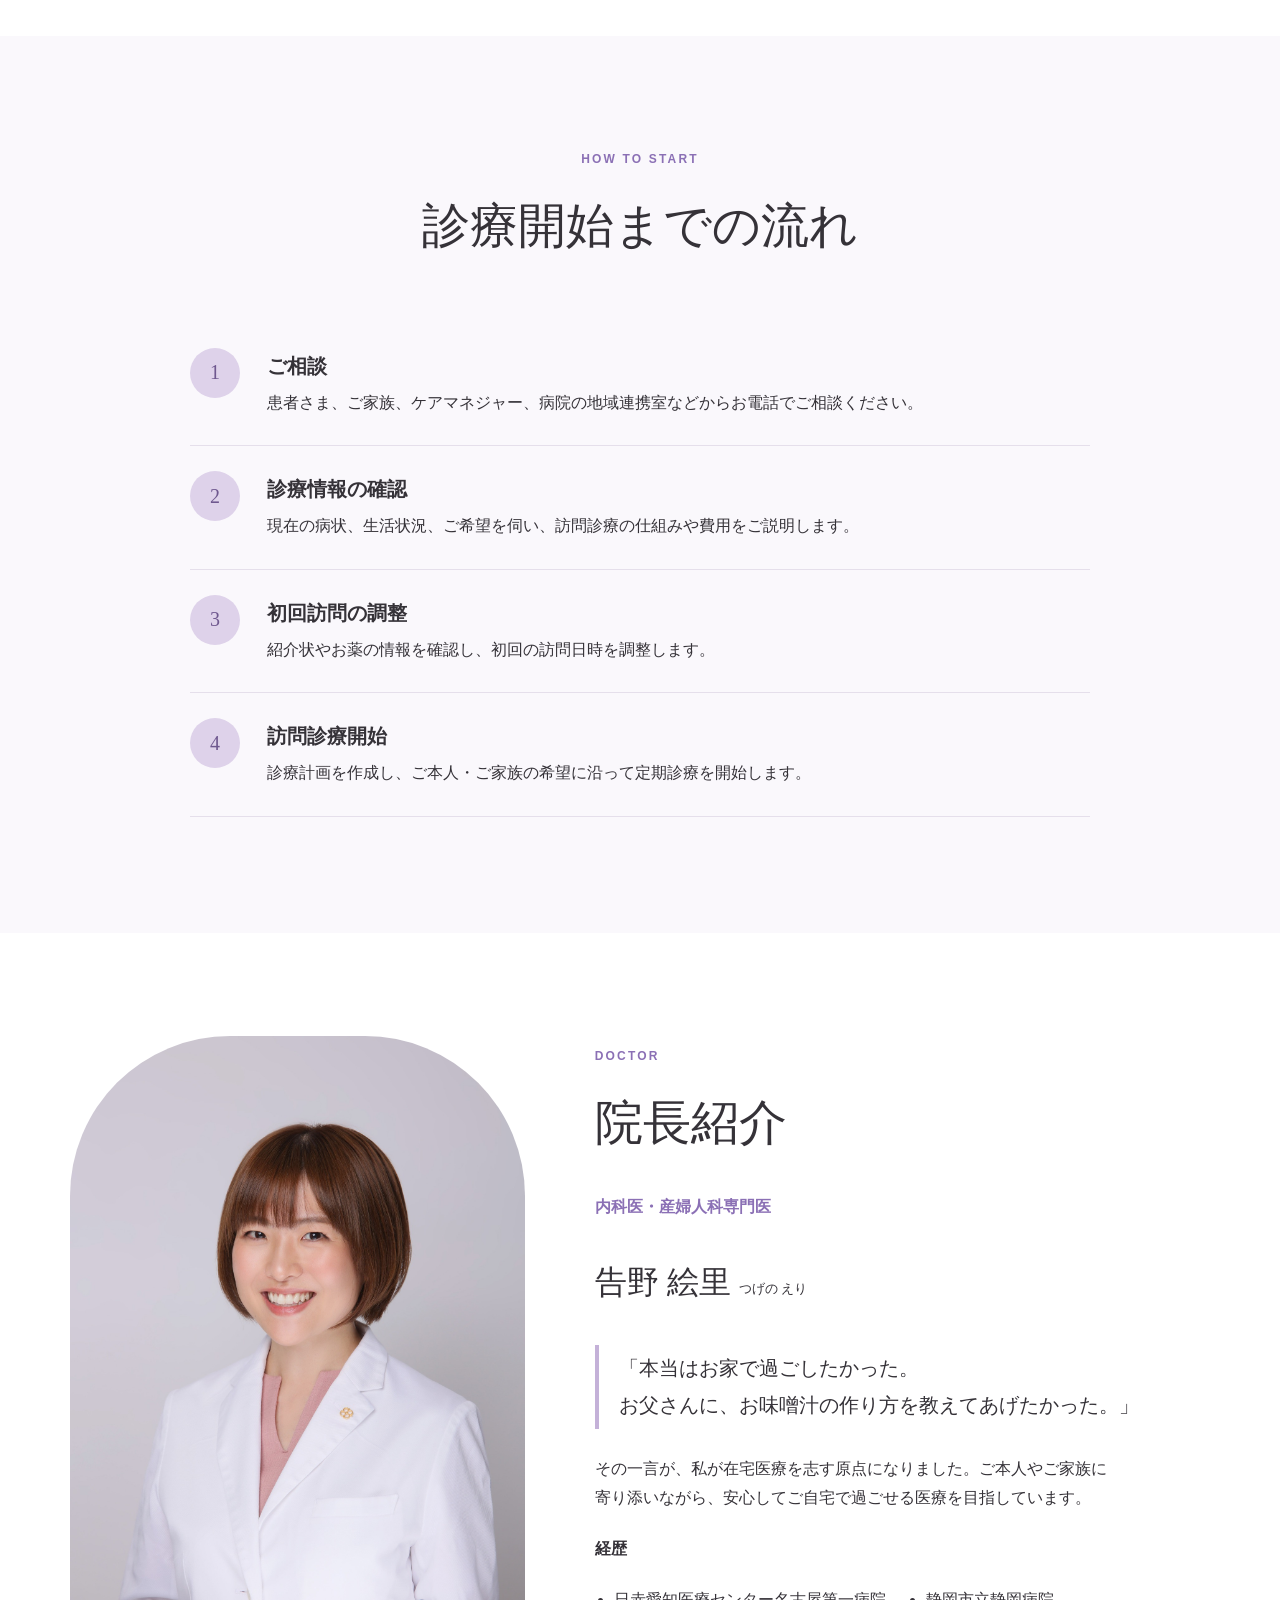
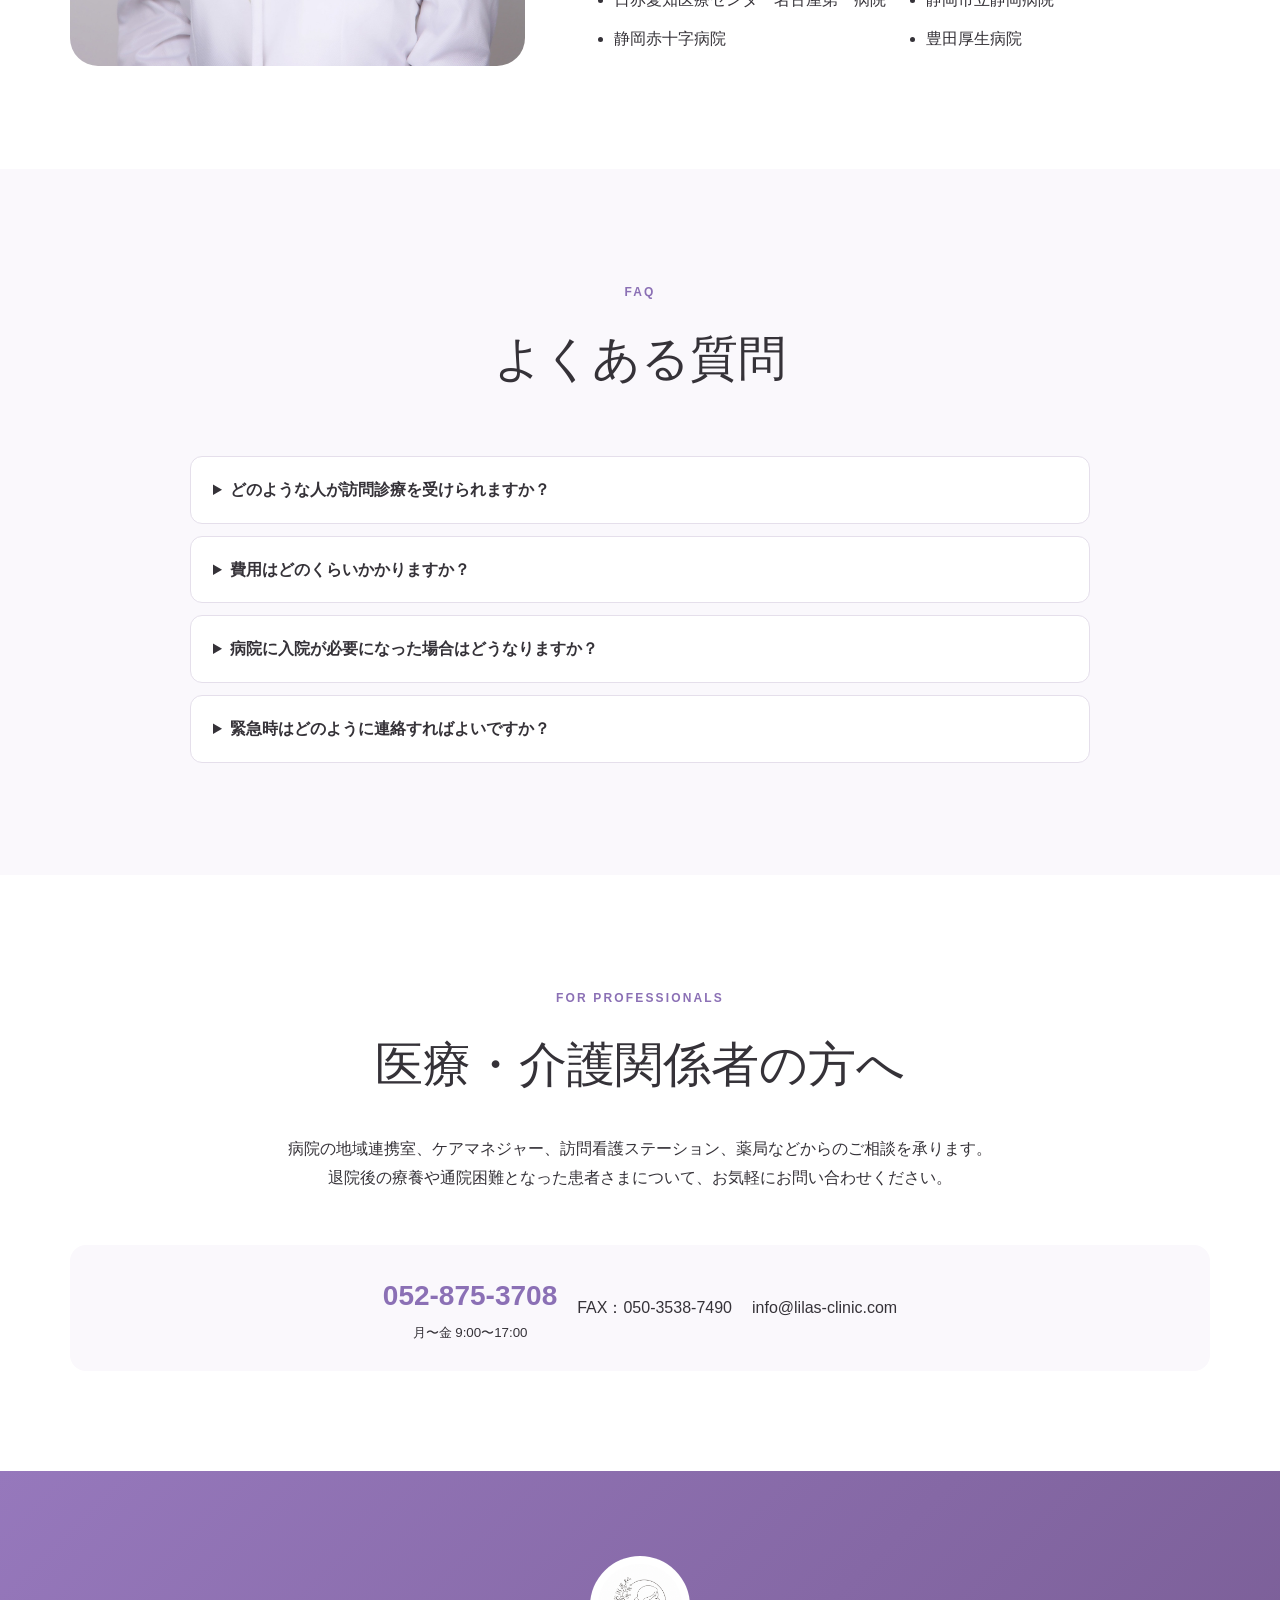
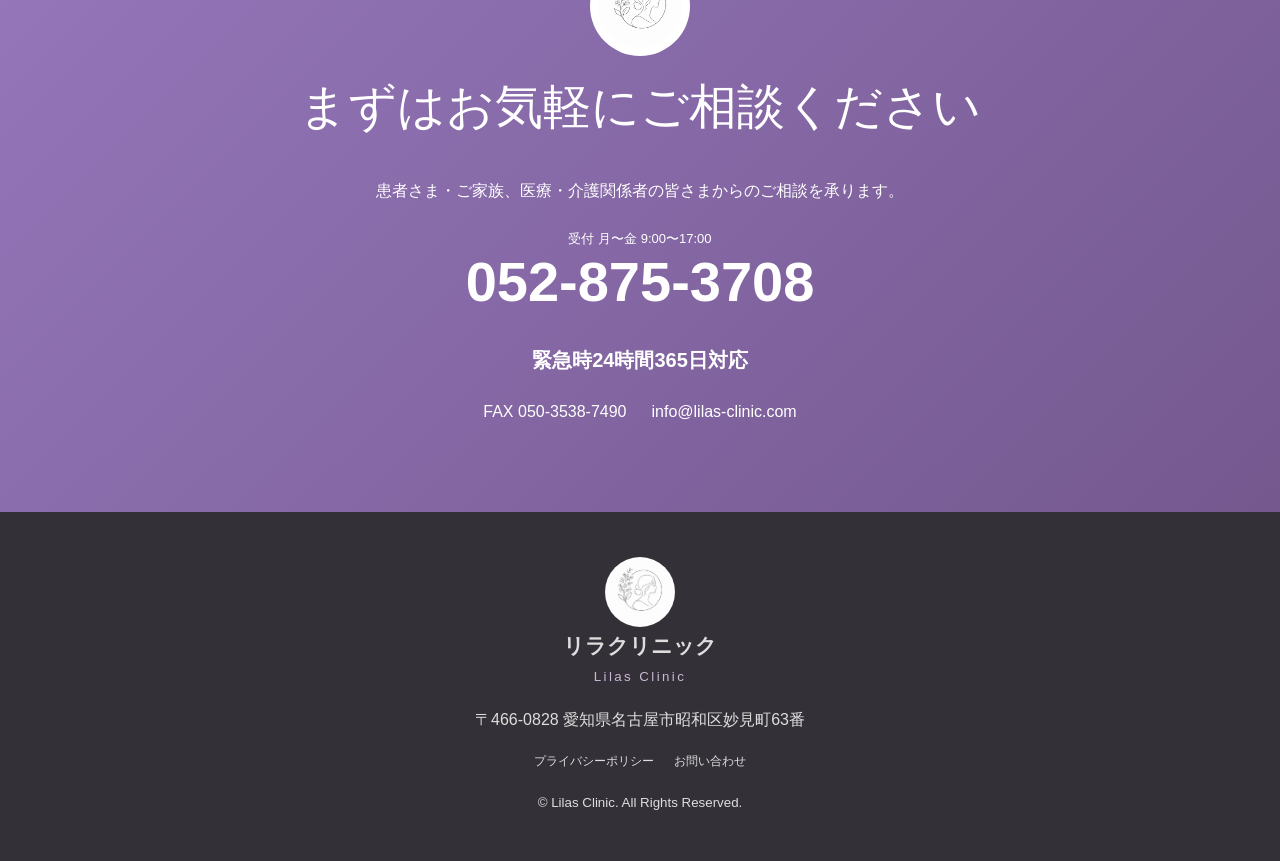
==== commit 51ddd046: "Add orthopedics to clinic description and services" ====
--- a/index.html
+++ b/index.html
@@ -12,7 +12,7 @@
   <meta charset="utf-8">
   <meta name="viewport" content="width=device-width, initial-scale=1">
   <title>リラクリニック｜名古屋市昭和区の訪問診療</title>
-  <meta name="description" content="名古屋市昭和区のリラクリニック。内科・産婦人科・精神科の訪問診療。住み慣れたご自宅で安心して自分らしく暮らせるよう支援します。緊急時24時間365日対応。">
+  <meta name="description" content="名古屋市昭和区のリラクリニック。内科・産婦人科・精神科・整形外科の訪問診療。住み慣れたご自宅で安心して自分らしく暮らせるよう支援します。緊急時24時間365日対応。">
   <meta name="theme-color" content="#8d71b5">
   <link rel="canonical" href="https://lilas-clinic.com/">
   <link rel="icon" type="image/png" href="assets/favicon.png">
@@ -84,7 +84,7 @@
     <div class="hero-inner">
       <div class="hero-copy">
         <h1>住み慣れたご自宅で<br>安心して<span>自分らしく</span>暮らすために。</h1>
-        <p>リラクリニックは、内科・産婦人科・精神科を中心に、<br class="desktop-only">ご自宅での療養生活を医療面から支える訪問診療クリニックです。</p>
+        <p>リラクリニックは、内科・産婦人科・精神科・整形外科を中心に、<br class="desktop-only">ご自宅での療養生活を医療面から支える訪問診療クリニックです。</p>
         <div class="hero-actions">
           <a class="button primary" href="tel:0528753708">☎ 052-875-3708<small>受付時間：月〜金 9:00〜17:00</small></a>
           <a class="button secondary" href="#homecare">🩺 訪問診療について</a>
@@ -106,7 +106,7 @@
   <section class="key-info" aria-label="基本情報">
     <div><span class="info-icon">◷</span><p><strong>受付時間</strong>月〜金 9:00〜17:00<br>（土日祝は休診）</p></div>
     <div><span class="info-icon">♡</span><p><strong>対応エリア</strong>名古屋市および周辺地域<br>（半径16km以内）</p></div>
-    <div><span class="info-icon">🩺</span><p><strong>対応科目</strong>内科・産婦人科・精神科<br></p></div>
+    <div><span class="info-icon">🩺</span><p><strong>対応科目</strong>内科・産婦人科・精神科・整形外科<br></p></div>
     <div><span class="info-icon round">24</span><p><strong>緊急時対応</strong>緊急時24時間365日対応<br>いつでもご連絡ください。</p></div>
   </section>
 
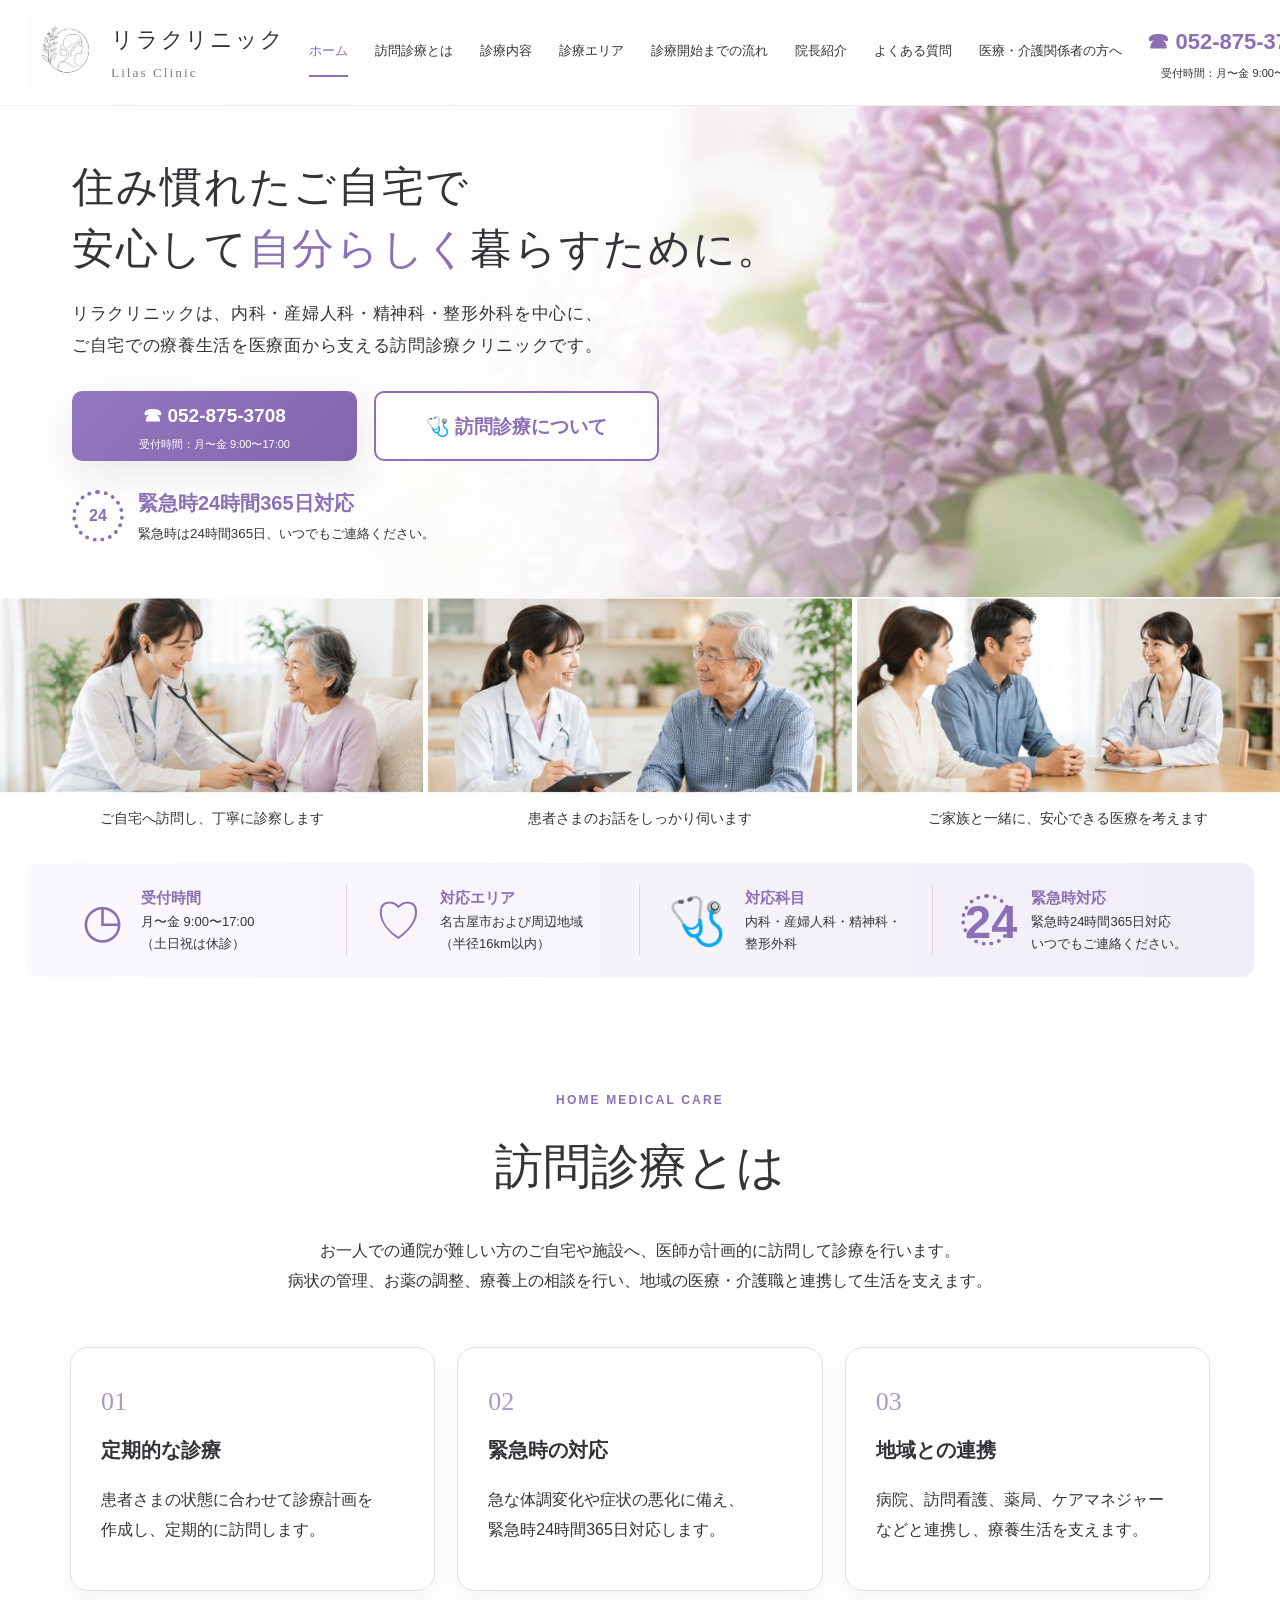
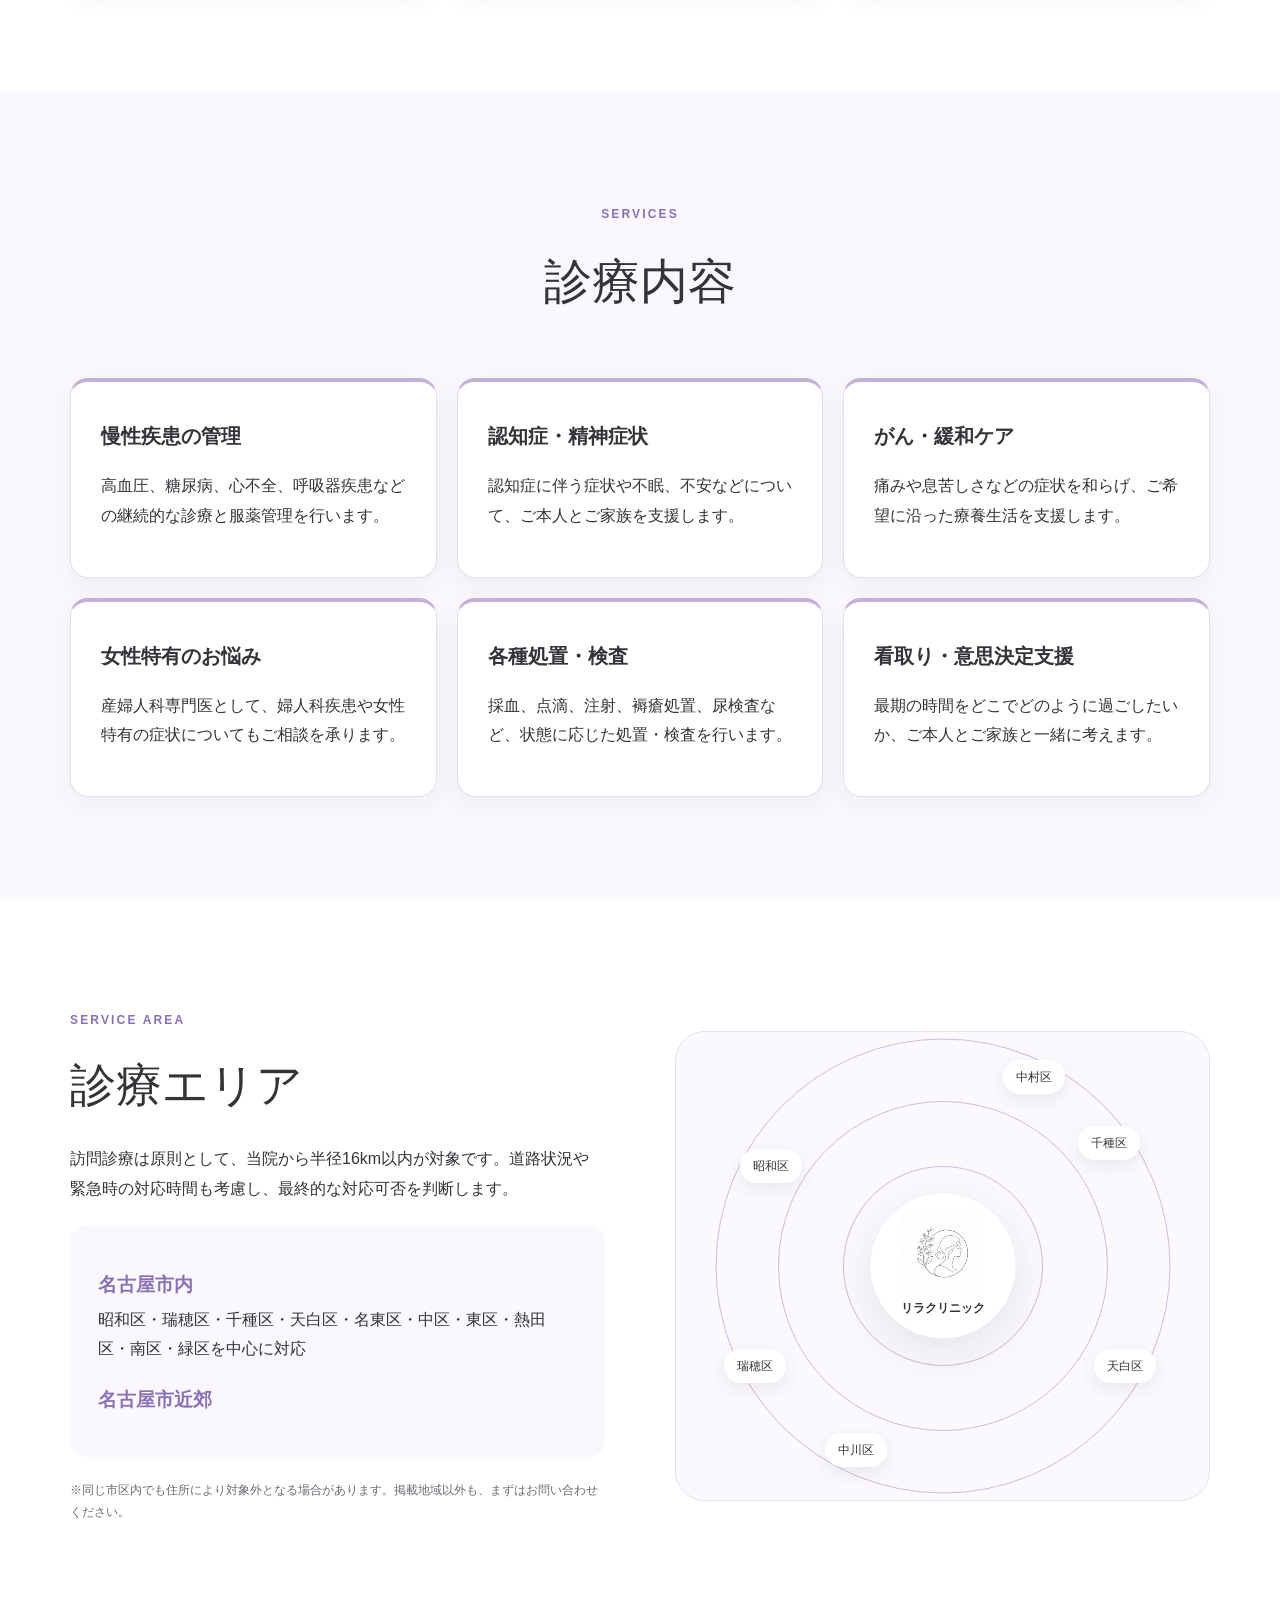
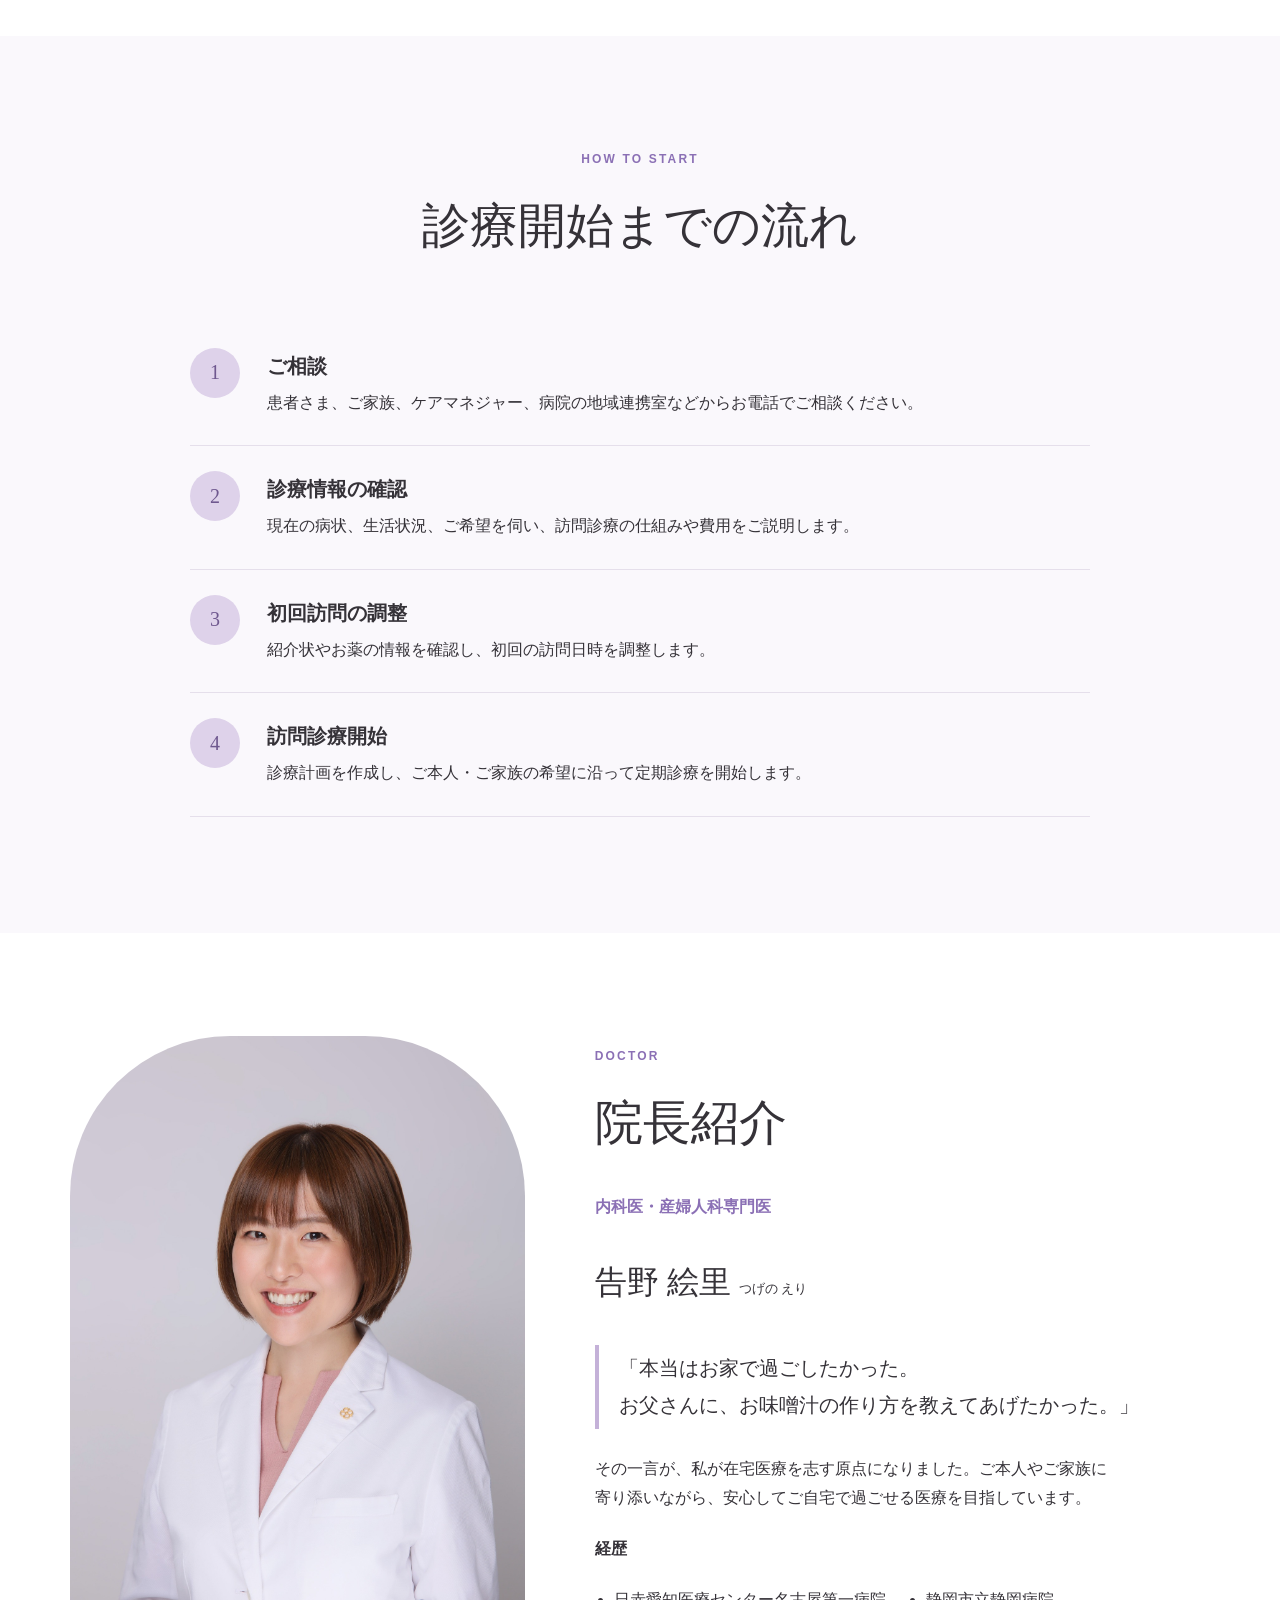
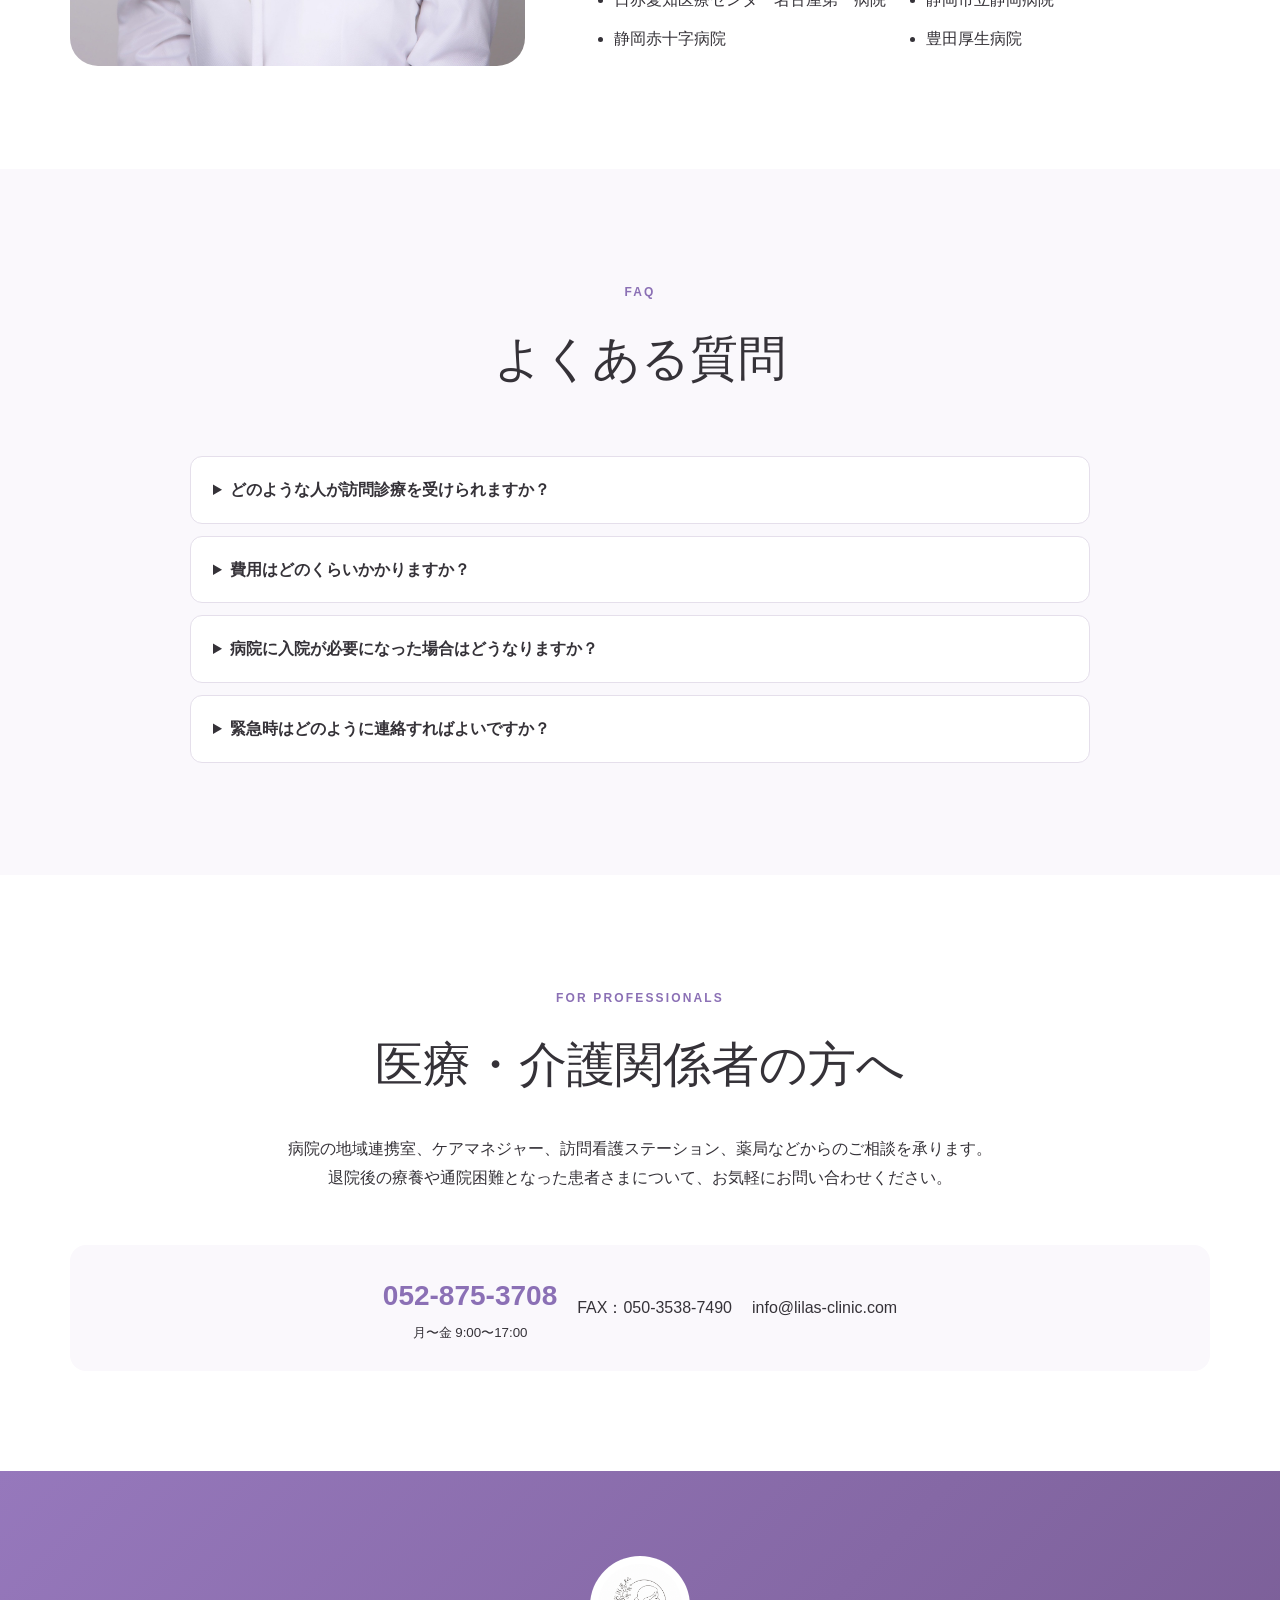
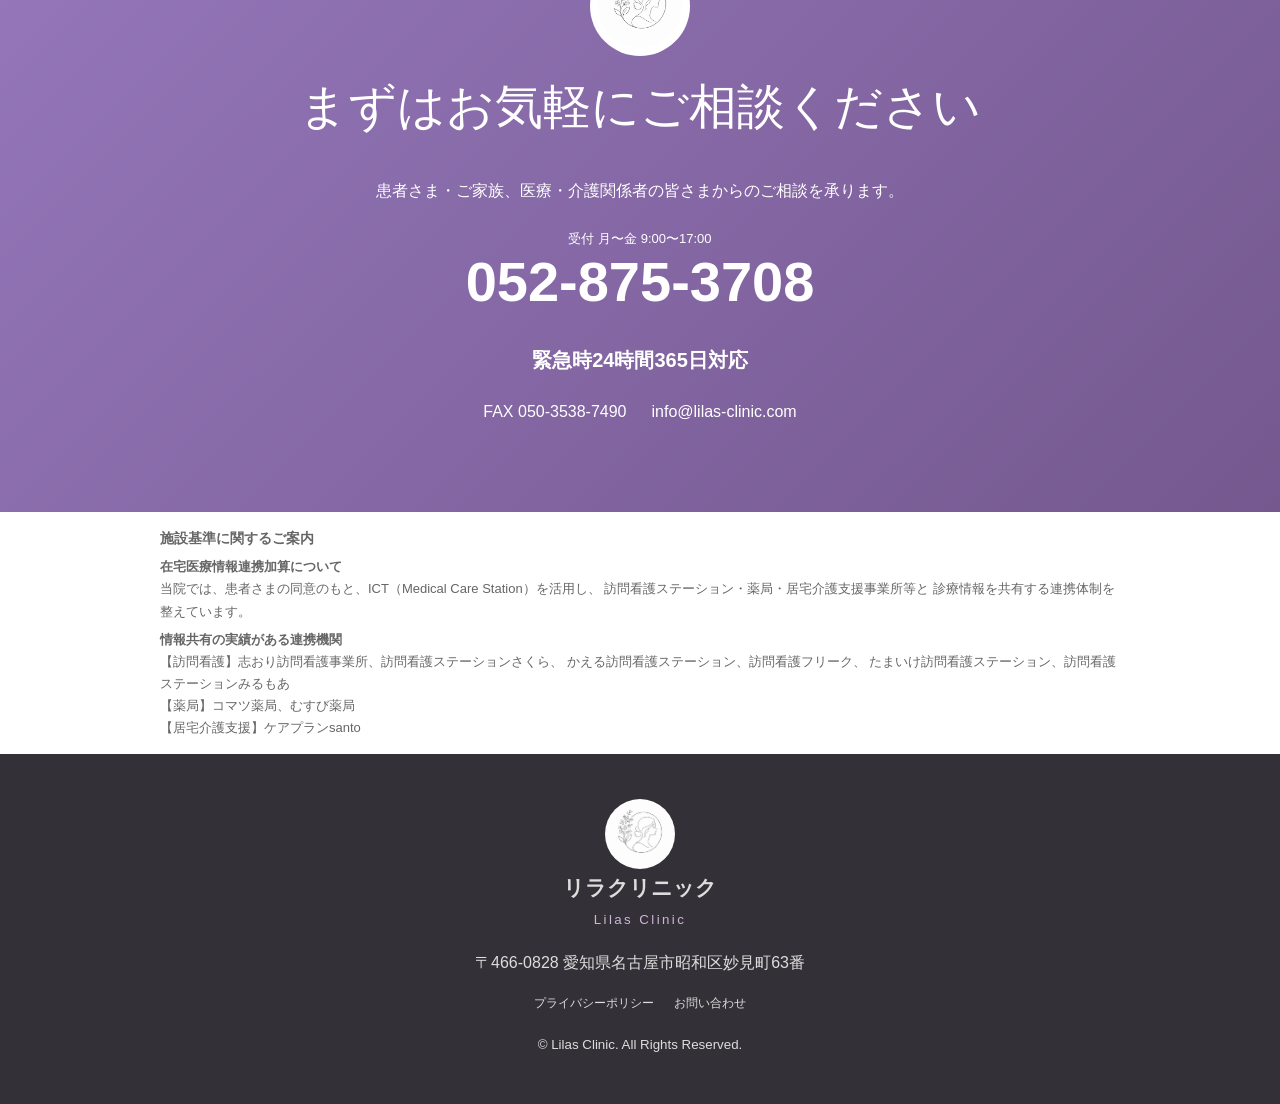
==== commit 5f5c5d9e: "Add medical info sharing section to index.html Added a section for medical information sharing regar" ====
--- a/index.html
+++ b/index.html
@@ -215,6 +215,34 @@
     <strong>緊急時24時間365日対応</strong>
     <div><span>FAX 050-3538-7490</span><a href="mailto:info@lilas-clinic.com">info@lilas-clinic.com</a></div>
   </section>
+
+<!-- 在宅医療情報連携加算に関する掲示 -->
+<section id="medical-info-sharing"
+  style="max-width:1000px; margin:0 auto; padding:15px 20px;
+  font-size:13px; line-height:1.7; color:#666;">
+
+  <h2 style="font-size:14px; font-weight:600; margin:0 0 6px;">
+    施設基準に関するご案内
+  </h2>
+
+  <p style="margin:0 0 6px;">
+    <strong>在宅医療情報連携加算について</strong><br>
+    当院では、患者さまの同意のもと、ICT（Medical Care Station）を活用し、
+    訪問看護ステーション・薬局・居宅介護支援事業所等と
+    診療情報を共有する連携体制を整えています。
+  </p>
+
+  <p style="margin:0;">
+    <strong>情報共有の実績がある連携機関</strong><br>
+    【訪問看護】志おり訪問看護事業所、訪問看護ステーションさくら、
+    かえる訪問看護ステーション、訪問看護フリーク、
+    たまいけ訪問看護ステーション、訪問看護ステーションみるもあ<br>
+    【薬局】コマツ薬局、むすび薬局<br>
+    【居宅介護支援】ケアプランsanto
+  </p>
+
+</section>
+<!-- 掲示ここまで -->
 </main>
 
 <footer>
